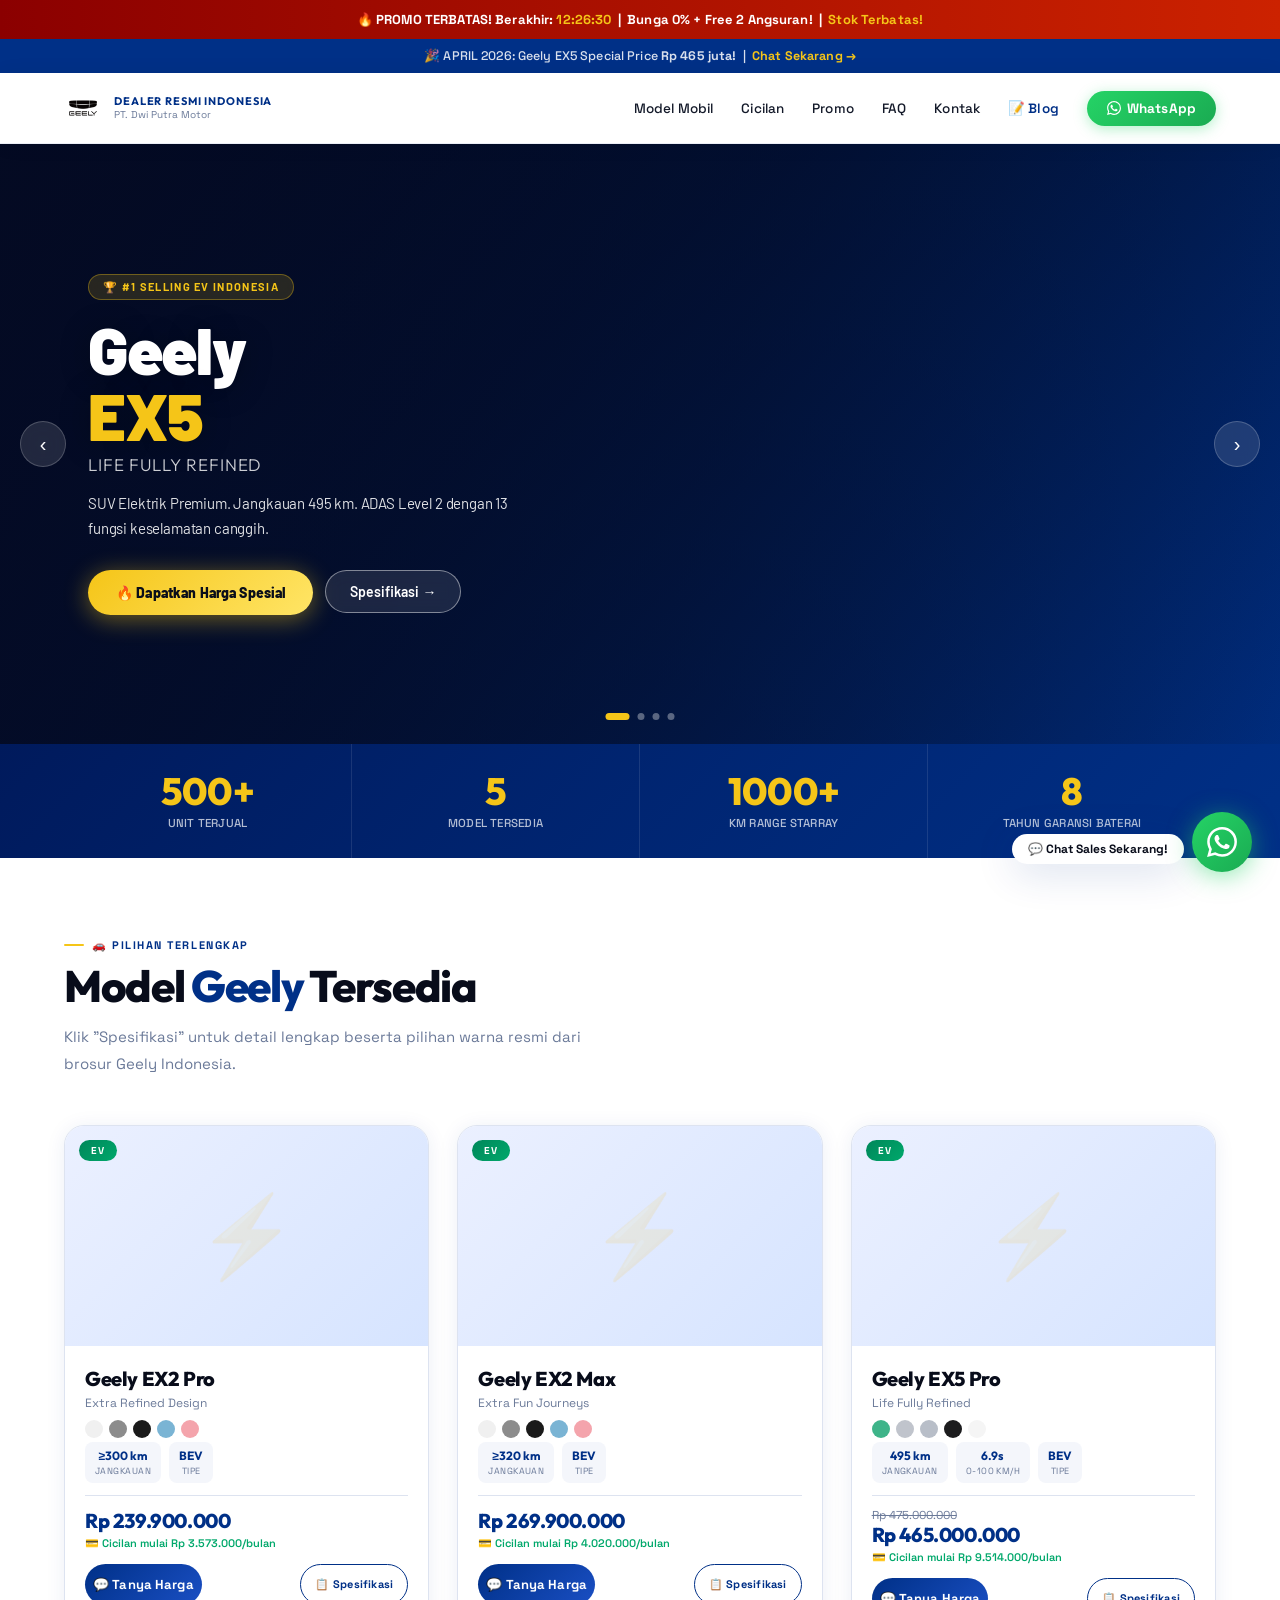
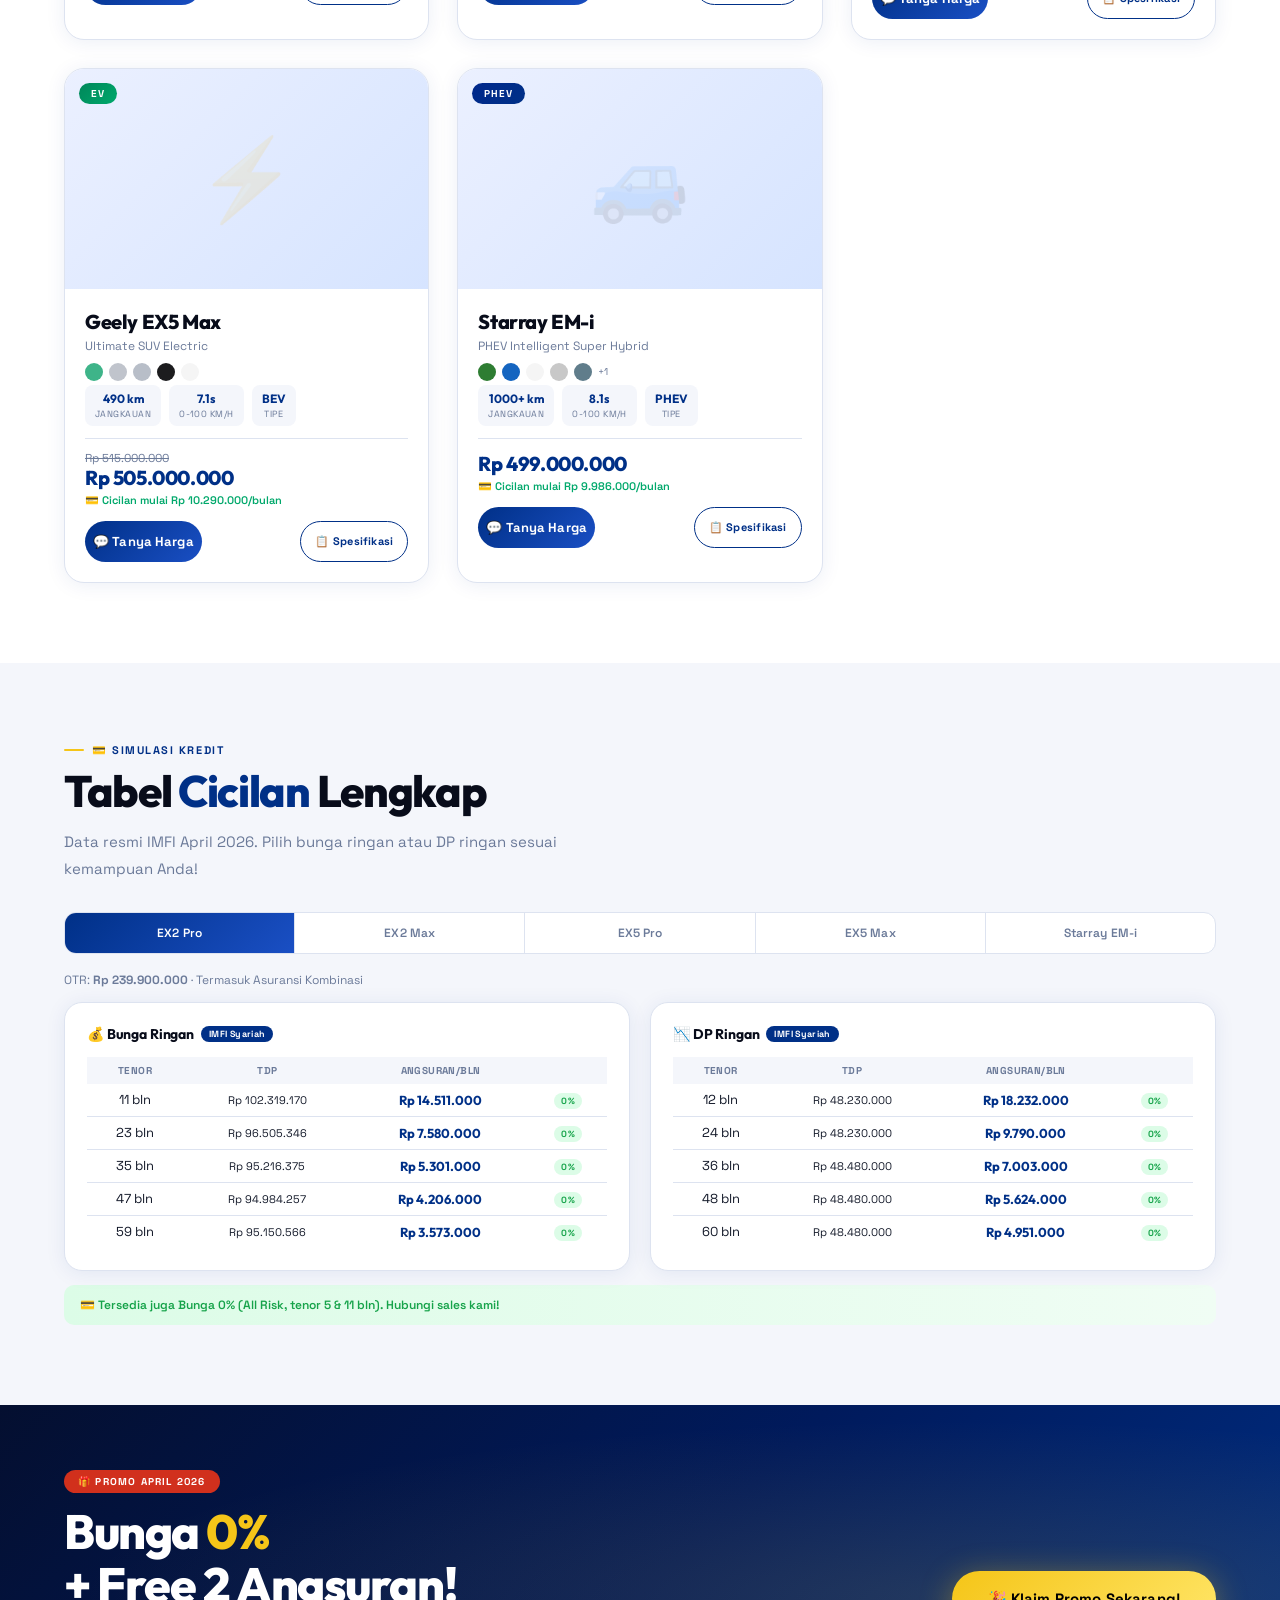
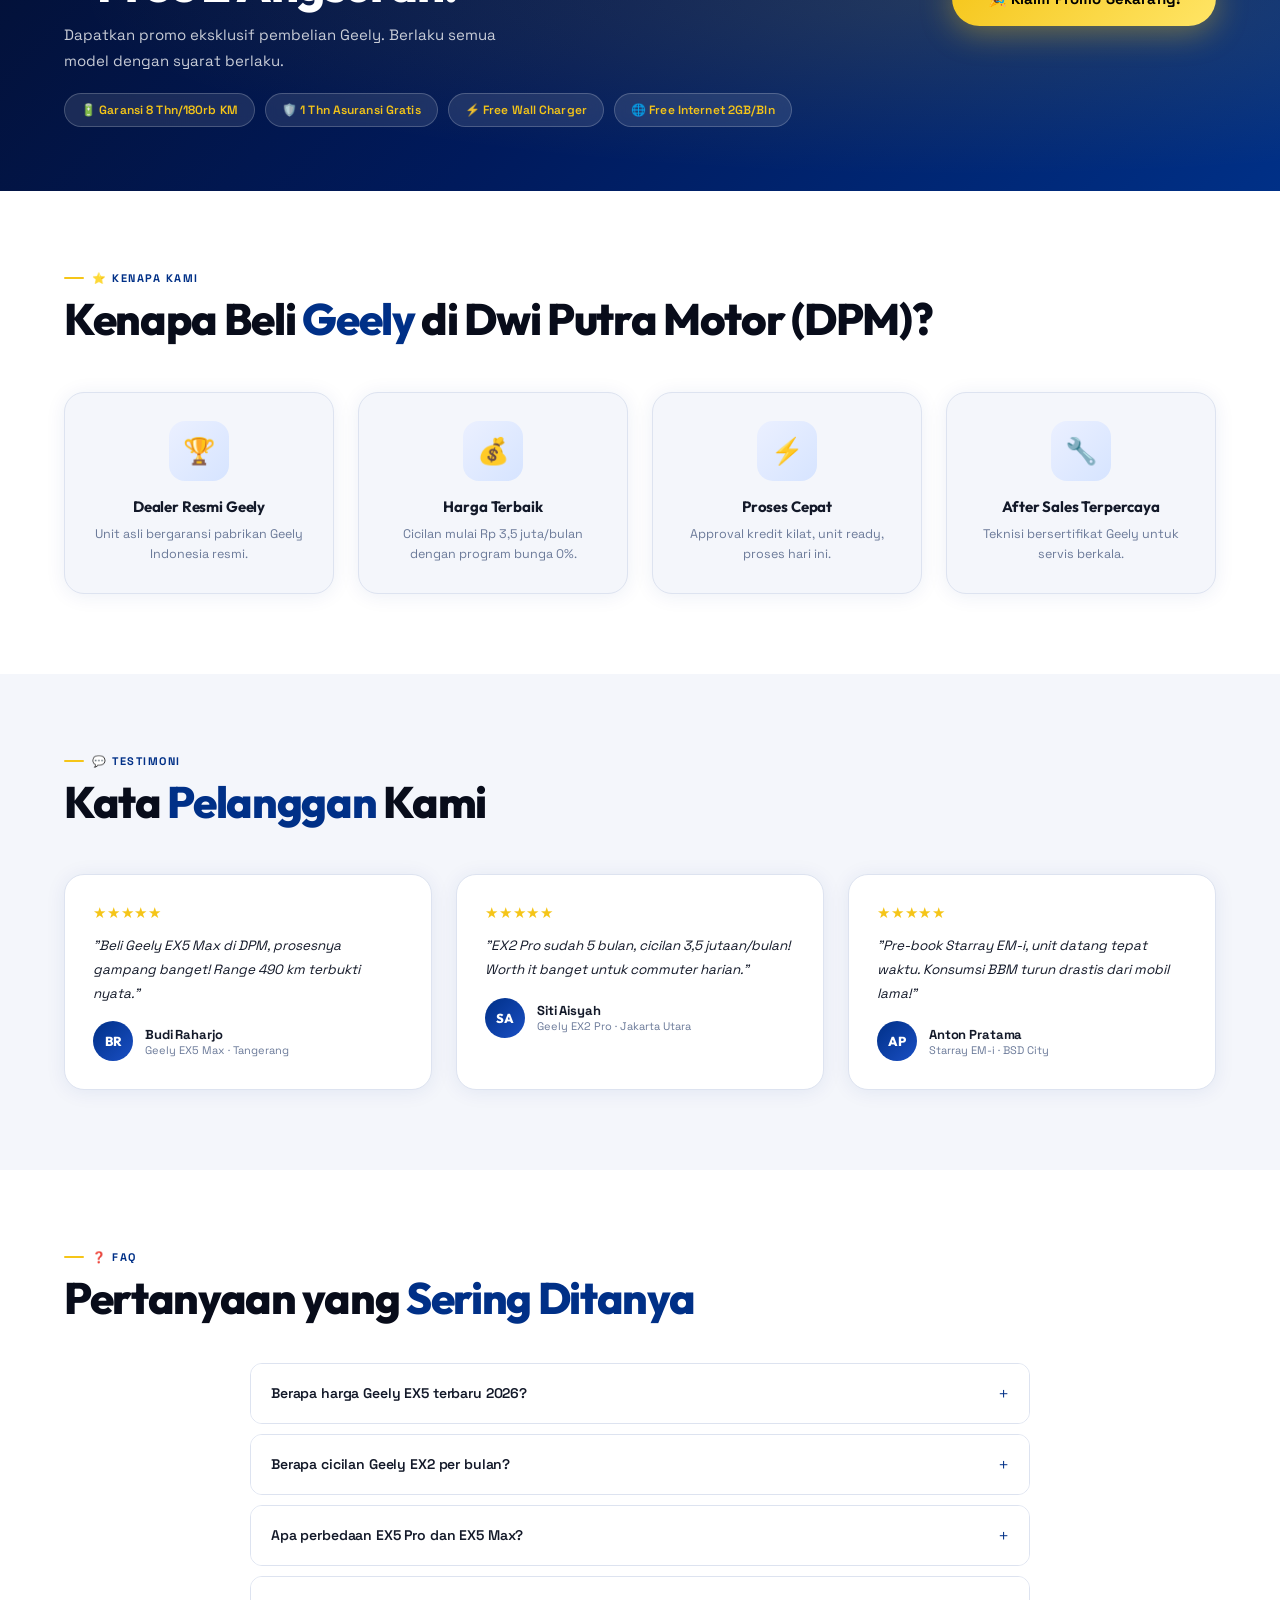
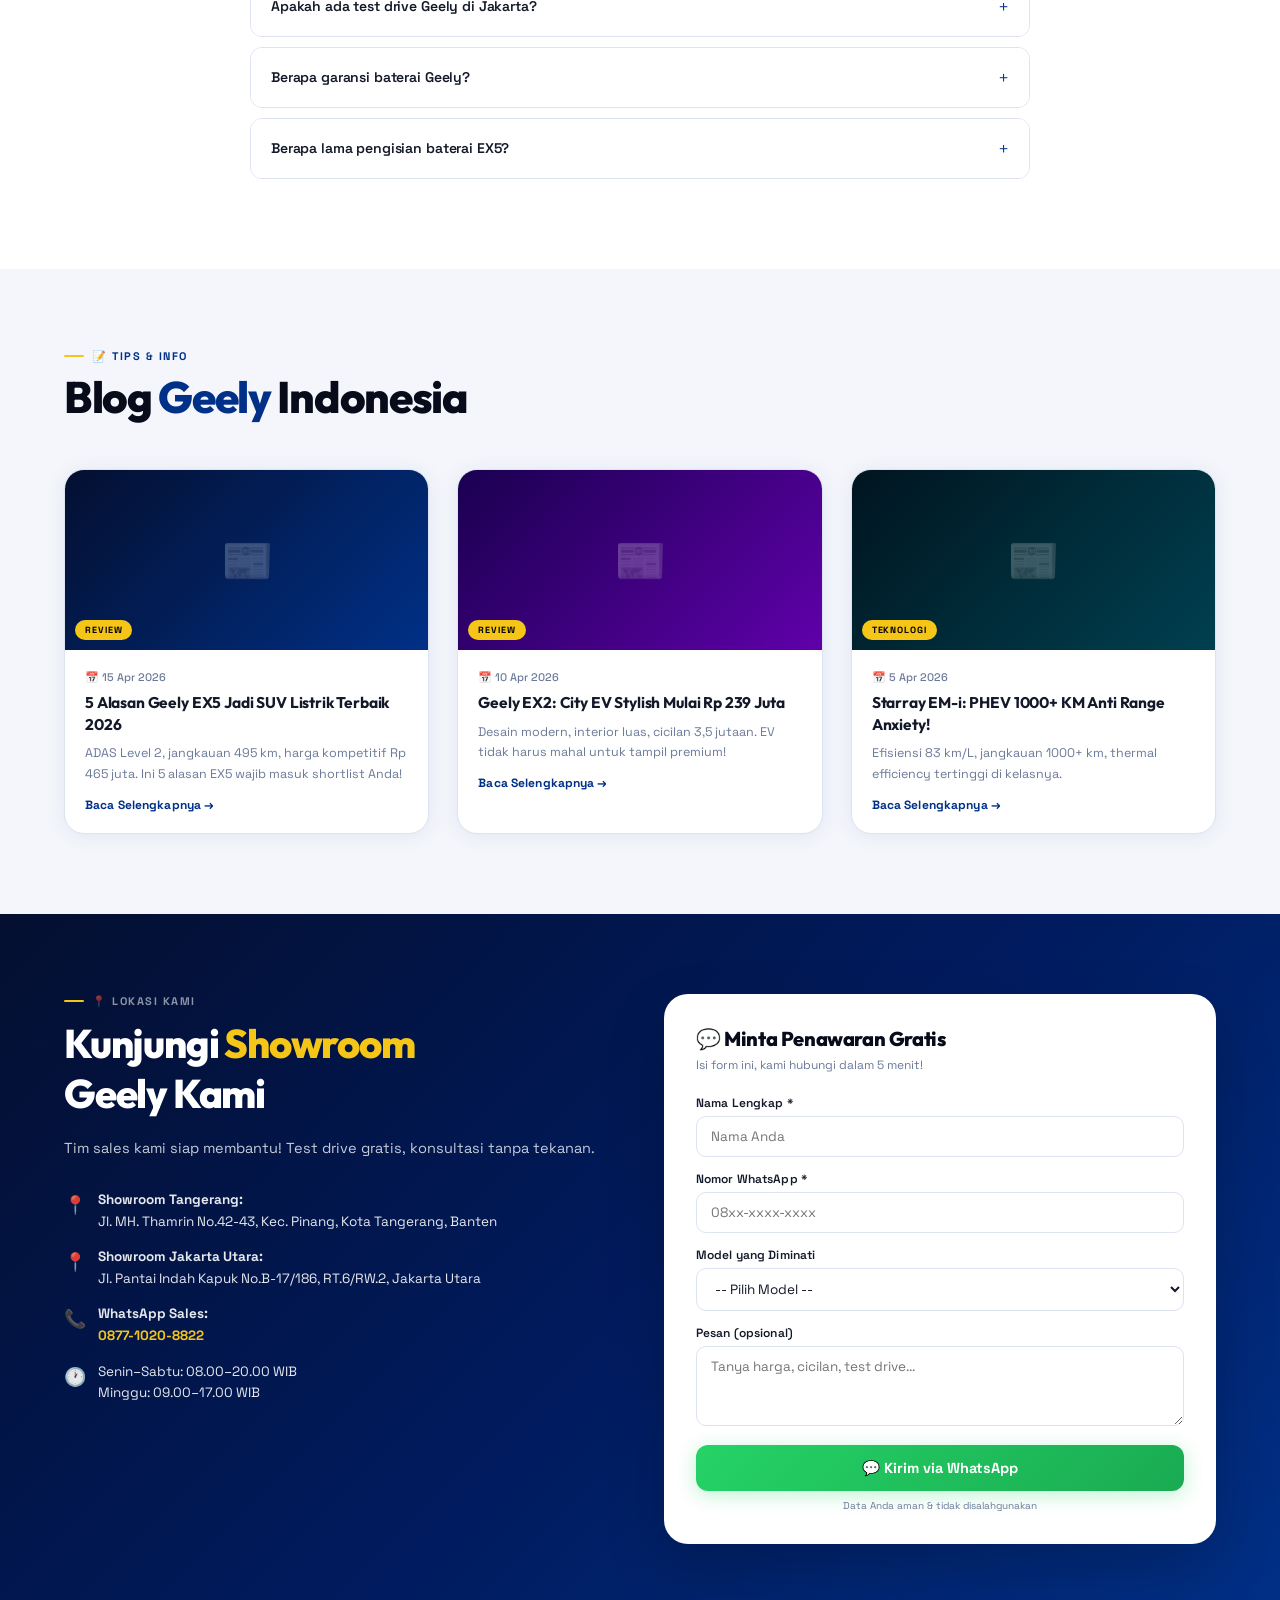
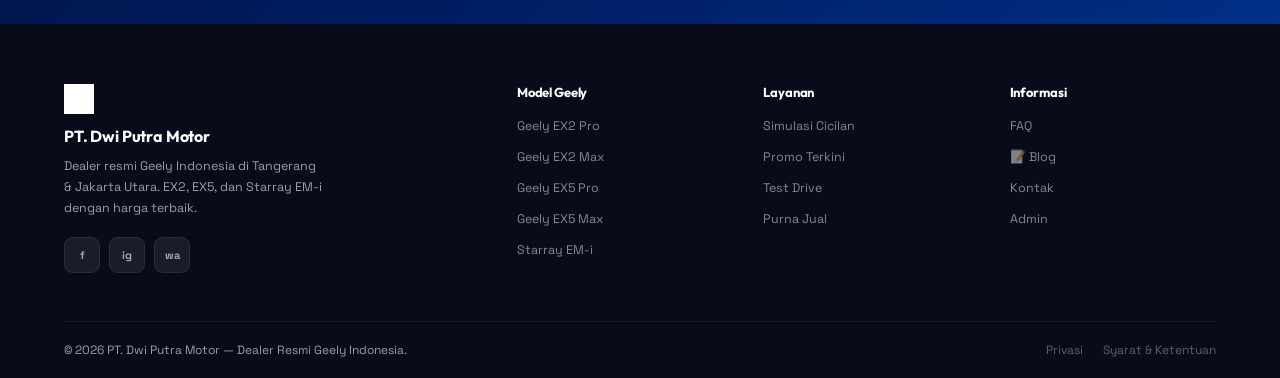
==== index.html @ 0bdcab48 "Add files via upload" ====
<!DOCTYPE html>
<html lang="id">
<head>
<meta charset="UTF-8">
<meta name="viewport" content="width=device-width, initial-scale=1.0">
<title>Geely Indonesia – Dealer Resmi EX2, EX5, Starray EM-i | PT. Dwi Putra Motor</title>
<meta name="description" content="Dealer resmi Geely Indonesia Tangerang & Jakarta. EX2 Rp239jt, EX5 Rp465jt, Starray EM-i Rp499jt. Bunga 0%, cicilan mulai Rp3,5juta/bln!">
<meta name="keywords" content="Geely Indonesia, dealer Geely Tangerang, Geely EX5, Geely EX2, Starray EM-i, mobil listrik, PHEV">
<meta name="robots" content="index,follow">
<meta name="google-site-verification" content="9gGgxhhx2_Hxkc61-1x2SbAyE_UDbtQhvjkhuqRLVvk">
<meta property="og:title" content="Geely Indonesia – Dealer Resmi | PT. Dwi Putra Motor">
<meta property="og:description" content="Geely EX2, EX5, Starray EM-i. Bunga 0% + Free 2 Angsuran!">
<meta property="og:type" content="website">
<link rel="preconnect" href="https://fonts.googleapis.com">
<link rel="preconnect" href="https://fonts.gstatic.com" crossorigin>
<link href="https://fonts.googleapis.com/css2?family=Space+Grotesk:wght@400;500;600;700&family=Outfit:wght@300;400;500;600;700;800;900&family=Barlow:ital,wght@0,400;0,500;0,600;0,700;0,800;0,900;1,400&display=swap" rel="stylesheet">
<!-- Google tag (gtag.js) -->
<script async src="https://www.googletagmanager.com/gtag/js?id=AW-18189932984"></script>
<script>
  window.dataLayer = window.dataLayer || [];
  function gtag(){dataLayer.push(arguments);}
  gtag('js', new Date());
  gtag('config', 'AW-18189932984');
</script>
<style>
:root{
  --blu:#003087;--blu2:#1a4fc4;--gld:#F5C518;--gld2:#FFE566;
  --red:#E8341A;--bg:#F4F6FB;--wh:#fff;--drk:#080C1A;
  --txt:#131929;--mut:#6B7A99;--brd:#DDE3F0;--grn:#00A86B;
  --r:18px;--r2:10px;
  --sh:0 2px 20px rgba(0,48,135,.08);--shl:0 8px 40px rgba(0,48,135,.16);
  --sh2:0 20px 60px rgba(0,0,0,.12);
}
*,*::before,*::after{box-sizing:border-box;margin:0;padding:0}
html{scroll-behavior:smooth;font-size:16px}
body{font-family:'Space Grotesk',sans-serif;background:var(--bg);color:var(--txt);overflow-x:hidden;-webkit-font-smoothing:antialiased}
h1,h2,h3,h4,h5{font-family:'Outfit',sans-serif;letter-spacing:-.02em}
.hero-font{font-family:'Barlow',sans-serif;letter-spacing:-.01em}
a{text-decoration:none;color:inherit}
img{max-width:100%;display:block}

/* URGENCY */
.urg{background:linear-gradient(90deg,#8B0000,#CC2200,#E83000,#CC2200,#8B0000);background-size:400% auto;animation:urg-a 4s linear infinite;padding:11px 0;text-align:center;color:#fff;font-weight:700;font-size:13px;letter-spacing:.01em}
@keyframes urg-a{0%{background-position:0 center}100%{background-position:400% center}}
.urg em{color:var(--gld);font-style:normal;font-weight:800}

/* TOPBAR */
.topbar{background:var(--blu);color:rgba(255,255,255,.85);text-align:center;padding:9px 16px;font-size:12.5px;font-weight:500;letter-spacing:.01em}
.topbar a{color:var(--gld);font-weight:700}

/* NAV */
nav{position:sticky;top:0;z-index:999;background:rgba(255,255,255,.96);backdrop-filter:blur(16px);-webkit-backdrop-filter:blur(16px);border-bottom:1px solid rgba(0,48,135,.08);box-shadow:0 1px 20px rgba(0,0,0,.06)}
.nav-in{max-width:1200px;margin:0 auto;display:flex;align-items:center;justify-content:space-between;padding:0 24px;height:70px}
.nav-brand{display:flex;align-items:center;gap:12px;cursor:pointer}
.nav-brand img{height:40px;width:auto;object-fit:contain}
.nav-brand-sub{display:flex;flex-direction:column;line-height:1.2}
.nav-brand-sub .d1{font-family:'Outfit',sans-serif;font-size:11px;font-weight:700;color:var(--blu);text-transform:uppercase;letter-spacing:.08em}
.nav-brand-sub .d2{font-size:10px;color:var(--mut);font-weight:400}
.nav-links{display:flex;gap:28px;align-items:center}
.nav-links a{font-size:13.5px;font-weight:500;color:var(--txt);transition:color .2s;letter-spacing:.01em}
.nav-links a:hover{color:var(--blu)}
.nav-wa{background:linear-gradient(135deg,#25D366,#1aab52);color:#fff!important;padding:9px 20px;border-radius:50px;font-weight:700!important;font-size:13px;display:flex;align-items:center;gap:6px;box-shadow:0 3px 14px rgba(37,211,102,.35);transition:all .2s}
.nav-wa:hover{transform:translateY(-2px);box-shadow:0 6px 20px rgba(37,211,102,.45)}
.ham{display:none;flex-direction:column;gap:5px;cursor:pointer;padding:4px}
.ham span{display:block;width:24px;height:2px;background:var(--blu);border-radius:2px;transition:all .3s}
.mob{display:none;position:absolute;top:100%;left:0;right:0;background:#fff;border-bottom:1px solid var(--brd);padding:18px 24px;flex-direction:column;gap:14px;box-shadow:var(--shl);z-index:998}
.mob.open{display:flex}
.mob a{font-size:15px;font-weight:500;color:var(--txt);padding:8px 0;border-bottom:1px solid var(--brd)}

/* HERO */
.hero{position:relative;overflow:hidden;height:600px}
@media(max-width:768px){.hero{height:460px}}
.slides{display:flex;height:100%;transition:transform .65s cubic-bezier(.76,0,.18,1)}
.slide{min-width:100%;position:relative;overflow:hidden;flex-shrink:0}
.slide-bg{position:absolute;inset:0;background-size:cover;background-position:center;transition:transform 8s ease}
.slide-ov{position:absolute;inset:0;background:linear-gradient(105deg,rgba(4,10,35,.9) 0%,rgba(4,10,35,.55) 55%,rgba(4,10,35,.1) 100%);display:flex;align-items:center;padding:0 88px}
@media(max-width:768px){.slide-ov{padding:0 28px}}
.slide-c{max-width:600px;color:#fff}
.s-lbl{display:inline-flex;align-items:center;gap:8px;background:rgba(245,197,24,.15);border:1px solid rgba(245,197,24,.35);color:var(--gld);font-size:11px;font-weight:700;letter-spacing:.12em;text-transform:uppercase;padding:5px 14px;border-radius:20px;margin-bottom:16px;backdrop-filter:blur(8px)}
.slide-c h1{font-family:'Barlow',sans-serif;font-size:clamp(34px,5.5vw,66px);font-weight:900;line-height:1.0;margin-bottom:6px;text-shadow:0 2px 30px rgba(0,0,0,.3)}
.slide-c h1 em{color:var(--gld);font-style:normal;display:block}
.slide-c .s-sub{font-family:'Outfit',sans-serif;font-size:clamp(13px,1.8vw,17px);font-weight:300;opacity:.8;letter-spacing:.05em;margin-bottom:16px;text-transform:uppercase}
.slide-c p{font-size:15px;line-height:1.7;opacity:.88;margin-bottom:28px;max-width:460px;font-weight:400}
.s-btns{display:flex;gap:12px;flex-wrap:wrap}
.btn-gld{background:linear-gradient(135deg,var(--gld),var(--gld2));color:#0A0E1A;padding:14px 28px;border-radius:50px;font-weight:800;font-size:14px;display:inline-flex;align-items:center;gap:8px;box-shadow:0 4px 24px rgba(245,197,24,.45);transition:all .25s;cursor:pointer;border:none;font-family:inherit;letter-spacing:.01em}
.btn-gld:hover{transform:translateY(-3px);box-shadow:0 8px 32px rgba(245,197,24,.6)}
.btn-out{background:rgba(255,255,255,.1);color:#fff;border:1.5px solid rgba(255,255,255,.45);padding:12px 24px;border-radius:50px;font-weight:600;font-size:14px;display:inline-flex;align-items:center;gap:8px;backdrop-filter:blur(8px);transition:all .25s;cursor:pointer;font-family:inherit}
.btn-out:hover{background:rgba(255,255,255,.2);border-color:rgba(255,255,255,.7)}
.h-dots{position:absolute;bottom:24px;left:50%;transform:translateX(-50%);display:flex;gap:8px}
.h-dot{width:7px;height:7px;border-radius:50%;background:rgba(255,255,255,.35);cursor:pointer;transition:all .3s}
.h-dot.on{background:var(--gld);width:24px;border-radius:4px}
.h-arr{position:absolute;top:50%;transform:translateY(-50%);background:rgba(255,255,255,.12);border:1px solid rgba(255,255,255,.2);color:#fff;width:46px;height:46px;border-radius:50%;cursor:pointer;display:flex;align-items:center;justify-content:center;backdrop-filter:blur(8px);transition:all .2s;font-size:20px;font-weight:300}
.h-arr:hover{background:var(--gld);color:#000;border-color:var(--gld)}
.h-arr.prev{left:20px}.h-arr.next{right:20px}
@media(max-width:768px){.h-arr{display:none}}

/* STATS */
.stats{background:linear-gradient(135deg,#001a5c,var(--blu));padding:0}
.stats-g{max-width:1200px;margin:0 auto;padding:0 24px;display:grid;grid-template-columns:repeat(4,1fr)}
@media(max-width:680px){.stats-g{grid-template-columns:repeat(2,1fr)}}
.stat{text-align:center;padding:28px 16px;color:#fff;border-right:1px solid rgba(255,255,255,.1);position:relative}
.stat:last-child{border-right:none}
.stat-n{font-family:'Outfit',sans-serif;font-size:38px;font-weight:800;color:var(--gld);line-height:1;letter-spacing:-.02em}
.stat-l{font-size:11.5px;opacity:.7;margin-top:6px;font-weight:500;letter-spacing:.02em;text-transform:uppercase}

/* SECTION */
section{padding:80px 0}
@media(max-width:768px){section{padding:52px 0}}
.wrap{max-width:1200px;margin:0 auto;padding:0 24px}
.slbl{font-size:11px;font-weight:700;letter-spacing:.14em;text-transform:uppercase;color:var(--blu);margin-bottom:10px;display:flex;align-items:center;gap:8px}
.slbl::before{content:'';display:block;width:20px;height:2px;background:var(--gld);border-radius:2px}
.sttl{font-size:clamp(26px,4vw,44px);font-weight:800;color:var(--drk);margin-bottom:14px;letter-spacing:-.03em;line-height:1.1}
.sttl span{color:var(--blu)}
.ssub{font-size:15px;color:var(--mut);max-width:540px;line-height:1.75;font-weight:400}

/* MODELS */
.models-sec{background:#fff}
.mg{display:grid;grid-template-columns:repeat(3,1fr);gap:28px;margin-top:48px}
@media(max-width:1024px){.mg{grid-template-columns:repeat(2,1fr)}}
@media(max-width:580px){.mg{grid-template-columns:1fr}}
.mc{background:#fff;border-radius:20px;overflow:hidden;box-shadow:var(--sh);transition:all .35s;border:1px solid var(--brd);position:relative}
.mc:hover{transform:translateY(-8px);box-shadow:var(--sh2)}
.mc-bdg{position:absolute;top:14px;left:14px;z-index:2;font-size:10px;font-weight:700;letter-spacing:.1em;text-transform:uppercase;padding:4px 12px;border-radius:20px;color:#fff;font-family:'Space Grotesk',sans-serif}
.mc-bdg.ev{background:linear-gradient(135deg,#00875a,var(--grn))}
.mc-bdg.phev{background:linear-gradient(135deg,#00288c,var(--blu))}
.mc-img{height:220px;overflow:hidden;background:linear-gradient(135deg,#EBF0FF,#D6E4FF);display:flex;align-items:center;justify-content:center;position:relative;cursor:pointer}
.mc-img img{width:100%;height:100%;object-fit:cover;transition:transform .6s cubic-bezier(.25,.46,.45,.94)}
.mc:hover .mc-img img{transform:scale(1.06)}
.mc-img-ph{font-size:80px;opacity:.12}
.mc-view{position:absolute;bottom:0;left:0;right:0;background:linear-gradient(0deg,rgba(0,48,135,.85),transparent);color:#fff;font-size:11px;font-weight:700;padding:12px 16px 10px;display:flex;align-items:center;gap:5px;opacity:0;transition:opacity .25s;letter-spacing:.02em}
.mc:hover .mc-view{opacity:1}
.sw-row{display:flex;gap:6px;margin:9px 0 4px;flex-wrap:wrap;align-items:center}
.sw{width:18px;height:18px;border-radius:50%;border:2px solid transparent;cursor:pointer;transition:all .2s;position:relative;flex-shrink:0}
.sw:hover{transform:scale(1.3);border-color:var(--blu)}
.sw-tip{position:absolute;bottom:125%;left:50%;transform:translateX(-50%);background:var(--drk);color:#fff;font-size:9px;white-space:nowrap;padding:3px 8px;border-radius:5px;opacity:0;pointer-events:none;transition:opacity .2s;z-index:10}
.sw:hover .sw-tip{opacity:1}
.mc-body{padding:20px}
.mc-name{font-family:'Outfit',sans-serif;font-size:20px;font-weight:800;color:var(--drk);letter-spacing:-.02em}
.mc-tag{font-size:12px;color:var(--mut);margin:4px 0 8px;font-weight:400}
.mc-specs{display:flex;gap:8px;flex-wrap:wrap;margin-bottom:10px}
.mc-sp{text-align:center;background:var(--bg);border-radius:8px;padding:6px 10px}
.mc-spv{font-weight:700;font-size:12px;color:var(--blu);font-family:'Outfit',sans-serif}
.mc-spk{font-size:9px;color:var(--mut);text-transform:uppercase;letter-spacing:.05em;margin-top:2px}
.mc-price{margin-top:12px;padding-top:12px;border-top:1px solid var(--brd)}
.mc-old{font-size:11.5px;color:var(--mut);text-decoration:line-through}
.mc-main{font-family:'Outfit',sans-serif;font-size:20px;font-weight:800;color:var(--blu);letter-spacing:-.02em}
.mc-cic{font-size:11px;color:var(--grn);font-weight:600;margin-top:3px}
.mc-acts{display:flex;gap:8px;margin-top:14px}
.btn-cta{flex:1;background:linear-gradient(135deg,var(--blu),var(--blu2));color:#fff;border:none;border-radius:50px;padding:12px 8px;font-weight:700;font-size:13px;cursor:pointer;display:flex;align-items:center;justify-content:center;gap:5px;transition:all .25s;font-family:inherit;letter-spacing:.01em}
.btn-cta:hover{transform:translateY(-2px);box-shadow:0 6px 20px rgba(0,48,135,.35)}
.btn-sp{background:transparent;color:var(--blu);border:1.5px solid var(--blu);border-radius:50px;padding:12px 14px;font-weight:700;font-size:11px;cursor:pointer;white-space:nowrap;transition:all .2s;font-family:inherit;letter-spacing:.02em}
.btn-sp:hover{background:var(--blu);color:#fff}

/* SPECS MODAL */
.sp-bk{display:none;position:fixed;inset:0;z-index:3000;background:rgba(0,0,0,.78);align-items:center;justify-content:center;padding:16px;backdrop-filter:blur(6px)}
.sp-bk.open{display:flex}
.sp-box{background:#fff;border-radius:24px;width:100%;max-width:680px;max-height:92vh;overflow-y:auto;box-shadow:0 24px 80px rgba(0,0,0,.35);animation:pop .3s ease}
@keyframes pop{from{transform:scale(.92);opacity:0}to{transform:scale(1);opacity:1}}
.sp-hero{position:relative;height:260px;overflow:hidden;background:linear-gradient(135deg,#dceeff,#e8f4fd);display:flex;align-items:center;justify-content:center}
.sp-hero img{width:100%;height:100%;object-fit:cover}
.sp-ph{font-size:110px;opacity:.12}
.sp-cls{position:absolute;top:14px;right:14px;background:rgba(0,0,0,.55);color:#fff;border:none;border-radius:50%;width:36px;height:36px;font-size:18px;cursor:pointer;display:flex;align-items:center;justify-content:center;z-index:1;transition:all .2s}
.sp-cls:hover{background:var(--red)}
.sp-body{padding:28px}
.sp-bdg{display:inline-block;font-size:9px;font-weight:800;letter-spacing:.12em;text-transform:uppercase;padding:4px 12px;border-radius:20px;margin-bottom:9px}
.sp-ttl{font-family:'Outfit',sans-serif;font-size:28px;font-weight:800;color:var(--drk);margin-bottom:3px;letter-spacing:-.03em}
.sp-tag{font-size:13px;color:var(--mut);margin-bottom:18px}
.sp-cols h4{font-size:10px;font-weight:700;color:var(--mut);text-transform:uppercase;letter-spacing:.08em;margin-bottom:8px}
.sp-col-row{display:flex;gap:10px;flex-wrap:wrap;margin-bottom:18px}
.sp-ci{display:flex;flex-direction:column;align-items:center;gap:4px;cursor:pointer}
.sp-cd{width:28px;height:28px;border-radius:50%;border:2px solid var(--brd);transition:all .2s}
.sp-ci:hover .sp-cd{border-color:var(--blu);transform:scale(1.15)}
.sp-cn{font-size:9px;color:var(--mut);text-align:center;max-width:50px;line-height:1.2}
.sp-tbl{width:100%;border-collapse:collapse;font-size:13px}
.sp-sec td{font-family:'Outfit',sans-serif;font-size:11px;font-weight:700;text-transform:uppercase;letter-spacing:.08em;color:var(--blu);background:linear-gradient(90deg,#EBF0FF,#F4F7FF);padding:7px 12px;border-radius:6px}
.sp-tbl tr td{padding:8px 12px;border-bottom:1px solid var(--brd)}
.sp-tbl tr:last-child td{border-bottom:none}
.sp-tbl tr td:first-child{color:var(--mut);width:50%;font-size:12px}
.sp-tbl tr td:last-child{font-weight:600;color:var(--drk)}
.btn-wa-f{background:linear-gradient(135deg,#25D366,#1aab52);color:#fff;padding:14px 22px;border-radius:50px;font-weight:800;font-size:14px;display:flex;align-items:center;justify-content:center;gap:8px;border:none;cursor:pointer;width:100%;font-family:inherit;transition:all .2s;margin-top:22px;box-shadow:0 4px 20px rgba(37,211,102,.3)}
.btn-wa-f:hover{transform:translateY(-2px);box-shadow:0 8px 28px rgba(37,211,102,.4)}

/* CICILAN */
.cic-sec{background:var(--bg)}
.cic-tabs{display:flex;margin:30px 0 0;border-radius:12px;overflow:hidden;border:1px solid var(--brd);background:#fff;flex-wrap:wrap}
.cic-tab{flex:1;padding:12px 14px;text-align:center;font-weight:600;font-size:12px;cursor:pointer;border-right:1px solid var(--brd);transition:all .2s;color:var(--mut);min-width:90px;letter-spacing:.01em}
.cic-tab:last-child{border-right:none}
.cic-tab.on{background:linear-gradient(135deg,var(--blu),var(--blu2));color:#fff}
.cic-pane{display:none;margin-top:18px}
.cic-pane.on{display:block}
.cic-g{display:grid;grid-template-columns:1fr 1fr;gap:20px}
@media(max-width:680px){.cic-g{grid-template-columns:1fr}}
.cic-card{background:#fff;border-radius:18px;padding:22px;box-shadow:var(--sh);border:1px solid var(--brd)}
.cic-ttl{font-family:'Outfit',sans-serif;font-size:14px;font-weight:700;margin-bottom:14px;color:var(--drk);display:flex;align-items:center;gap:7px;letter-spacing:-.01em}
.cic-ttl span{background:var(--blu);color:#fff;font-size:9px;padding:2px 8px;border-radius:10px;font-family:'Space Grotesk',sans-serif;letter-spacing:.04em}
.cic-tbl{width:100%;border-collapse:collapse;font-size:12px}
.cic-tbl th{background:var(--bg);padding:7px 8px;text-align:center;font-weight:700;color:var(--mut);font-size:10px;text-transform:uppercase;letter-spacing:.04em}
.cic-tbl td{padding:7px 8px;text-align:center;border-bottom:1px solid var(--brd)}
.cic-tbl tr:last-child td{border-bottom:none}
.cic-tbl td:nth-child(3){font-weight:700;color:var(--blu);font-family:'Outfit',sans-serif}
.cic-tbl tr:hover td{background:rgba(0,48,135,.03)}
.cic-bx{display:inline-block;background:#dcfce7;color:#16a34a;font-size:9px;font-weight:800;padding:2px 7px;border-radius:8px;letter-spacing:.04em}
.cic-note{margin-top:14px;padding:12px 16px;background:linear-gradient(90deg,#dcfce7,#f0fdf4);border-radius:10px;font-size:12px;color:#16a34a;font-weight:600}

/* PROMO */
.promo-sec{background:linear-gradient(135deg,#040F30,#001a5c,#003087);padding:64px 0;position:relative;overflow:hidden}
.promo-sec::before{content:'';position:absolute;inset:0;background:radial-gradient(ellipse at 75% 50%,rgba(245,197,24,.14) 0%,transparent 65%)}
.promo-in{display:grid;grid-template-columns:1fr auto;gap:40px;align-items:center;position:relative;z-index:1}
@media(max-width:768px){.promo-in{grid-template-columns:1fr;text-align:center}}
.promo-bdg{display:inline-flex;align-items:center;gap:6px;background:rgba(232,52,26,.9);color:#fff;font-size:10px;font-weight:800;letter-spacing:.12em;text-transform:uppercase;padding:5px 14px;border-radius:20px;margin-bottom:12px}
.promo-in h2{font-family:'Outfit',sans-serif;font-size:clamp(28px,4vw,48px);font-weight:800;color:#fff;margin-bottom:12px;letter-spacing:-.03em;line-height:1.1}
.promo-in h2 em{color:var(--gld);font-style:normal}
.promo-in p{color:rgba(255,255,255,.78);font-size:15px;line-height:1.7;max-width:480px}
.chips{display:flex;gap:10px;flex-wrap:wrap;margin-top:20px}
.chip{background:rgba(255,255,255,.1);border:1px solid rgba(255,255,255,.2);color:rgba(255,255,255,.9);font-size:12px;font-weight:600;padding:8px 16px;border-radius:50px;backdrop-filter:blur(6px);letter-spacing:.01em}
.chip em{color:var(--gld);font-style:normal}
.btn-promo{background:linear-gradient(135deg,var(--gld),var(--gld2));color:#000;padding:18px 36px;border-radius:50px;font-weight:900;font-size:15px;display:flex;align-items:center;gap:9px;white-space:nowrap;box-shadow:0 6px 32px rgba(245,197,24,.4);transition:all .25s;cursor:pointer;border:none;font-family:inherit;animation:pls 2s infinite;letter-spacing:.01em}
@keyframes pls{0%,100%{box-shadow:0 6px 32px rgba(245,197,24,.4)}50%{box-shadow:0 6px 48px rgba(245,197,24,.7)}}
.btn-promo:hover{transform:scale(1.04)}

/* WHY */
.why-sec{background:#fff}
.why-g{display:grid;grid-template-columns:repeat(4,1fr);gap:24px;margin-top:48px}
@media(max-width:1024px){.why-g{grid-template-columns:repeat(2,1fr)}}
@media(max-width:580px){.why-g{grid-template-columns:1fr}}
.why-c{background:var(--bg);border-radius:20px;padding:28px 24px;box-shadow:var(--sh);border:1px solid var(--brd);text-align:center;transition:all .3s}
.why-c:hover{transform:translateY(-7px);box-shadow:var(--sh2);border-color:var(--blu);background:#fff}
.why-ico{width:60px;height:60px;background:linear-gradient(135deg,#EBF0FF,#D6E4FF);border-radius:16px;display:flex;align-items:center;justify-content:center;margin:0 auto 16px;font-size:26px}
.why-ttl{font-family:'Outfit',sans-serif;font-size:15px;font-weight:700;margin-bottom:8px;letter-spacing:-.01em}
.why-dsc{font-size:12.5px;color:var(--mut);line-height:1.65}

/* TESTI */
.testi-sec{background:var(--bg)}
.testi-g{display:grid;grid-template-columns:repeat(3,1fr);gap:24px;margin-top:48px}
@media(max-width:1024px){.testi-g{grid-template-columns:repeat(2,1fr)}}
@media(max-width:580px){.testi-g{grid-template-columns:1fr}}
.tc{background:#fff;border-radius:20px;padding:28px;box-shadow:var(--sh);border:1px solid var(--brd);transition:all .3s}
.tc:hover{transform:translateY(-4px);box-shadow:var(--sh2)}
.tc-stars{color:#F5C518;font-size:15px;margin-bottom:12px;letter-spacing:.05em}
.tc-txt{font-size:13.5px;line-height:1.75;color:var(--txt);margin-bottom:16px;font-style:italic;font-weight:400}
.tc-auth{display:flex;align-items:center;gap:12px}
.tc-av{width:40px;height:40px;border-radius:50%;background:linear-gradient(135deg,var(--blu),var(--blu2));display:flex;align-items:center;justify-content:center;color:#fff;font-weight:800;font-size:13px;flex-shrink:0;font-family:'Outfit',sans-serif}
.tc-nm{font-weight:700;font-size:13px;letter-spacing:-.01em}
.tc-car{font-size:11px;color:var(--mut)}

/* FAQ */
.faq-sec{background:#fff}
.faq-list{max-width:780px;margin:40px auto 0}
.fi{border:1px solid var(--brd);border-radius:12px;margin-bottom:10px;overflow:hidden;transition:border-color .2s}
.fi.open{border-color:var(--blu)}
.fq{padding:18px 20px;font-weight:600;font-size:14px;cursor:pointer;display:flex;justify-content:space-between;align-items:center;background:#fff;transition:background .2s;gap:12px;letter-spacing:-.01em}
.fq:hover{background:var(--bg)}
.fi-ico{font-size:18px;transition:transform .3s;flex-shrink:0;color:var(--blu);font-weight:300}
.fi.open .fi-ico{transform:rotate(45deg)}
.fa{display:none;padding:0 20px 18px;font-size:13.5px;line-height:1.75;color:var(--mut)}
.fi.open .fa{display:block}

/* BLOG */
.blog-sec{background:var(--bg)}
.bg{display:grid;grid-template-columns:repeat(3,1fr);gap:28px;margin-top:48px}
@media(max-width:1024px){.bg{grid-template-columns:repeat(2,1fr)}}
@media(max-width:580px){.bg{grid-template-columns:1fr}}
.bl{background:#fff;border-radius:20px;overflow:hidden;box-shadow:var(--sh);border:1px solid var(--brd);transition:all .3s;cursor:pointer}
.bl:hover{transform:translateY(-6px);box-shadow:var(--sh2)}
.bl-img{height:180px;overflow:hidden;display:flex;align-items:center;justify-content:center;position:relative}
.bl-img img{width:100%;height:100%;object-fit:cover;transition:transform .5s}
.bl:hover .bl-img img{transform:scale(1.07)}
.bl-cat{position:absolute;bottom:10px;left:10px;background:var(--gld);color:#000;font-size:9px;font-weight:800;letter-spacing:.1em;text-transform:uppercase;padding:4px 10px;border-radius:20px}
.bl-body{padding:20px}
.bl-dt{font-size:11px;color:var(--mut);margin-bottom:8px;font-weight:500}
.bl-ttl{font-family:'Outfit',sans-serif;font-size:15.5px;font-weight:700;line-height:1.4;margin-bottom:8px;letter-spacing:-.01em}
.bl-ex{font-size:12.5px;color:var(--mut);line-height:1.65;margin-bottom:12px}
.bl-more{font-size:12px;font-weight:700;color:var(--blu);display:flex;align-items:center;gap:4px;letter-spacing:.01em}

/* CONTACT */
.contact-sec{background:linear-gradient(135deg,#040F30,#001a5c,var(--blu));padding:80px 0}
.contact-g{display:grid;grid-template-columns:1fr 1fr;gap:48px;align-items:start}
@media(max-width:768px){.contact-g{grid-template-columns:1fr}}
.ci h2{font-family:'Outfit',sans-serif;font-size:clamp(24px,3.5vw,40px);font-weight:800;color:#fff;margin-bottom:18px;letter-spacing:-.03em}
.ci h2 em{color:var(--gld);font-style:normal}
.ci p{color:rgba(255,255,255,.78);font-size:14.5px;line-height:1.75;margin-bottom:28px}
.ci-addrs{display:flex;flex-direction:column;gap:14px}
.ci-a{display:flex;align-items:flex-start;gap:12px;color:rgba(255,255,255,.9);font-size:13.5px;line-height:1.6}
.ci-a span:first-child{font-size:18px;flex-shrink:0;margin-top:2px}
.lf{background:#fff;border-radius:24px;padding:32px;box-shadow:0 24px 60px rgba(0,0,0,.2)}
.lf-ttl{font-family:'Outfit',sans-serif;font-size:20px;font-weight:800;color:var(--drk);margin-bottom:6px;letter-spacing:-.02em}
.lf-sub{font-size:12px;color:var(--mut);margin-bottom:22px}
.fg{margin-bottom:14px}
.fg label{font-size:12px;font-weight:600;color:var(--txt);display:block;margin-bottom:5px;letter-spacing:.01em}
.fg input,.fg select,.fg textarea{width:100%;border:1.5px solid var(--brd);border-radius:10px;padding:11px 14px;font-size:13.5px;color:var(--txt);font-family:inherit;transition:border-color .2s,box-shadow .2s;background:#fff}
.fg input:focus,.fg select:focus,.fg textarea:focus{outline:none;border-color:var(--blu);box-shadow:0 0 0 3px rgba(0,48,135,.08)}
.fg textarea{min-height:80px;resize:vertical}
.btn-sub{width:100%;background:linear-gradient(135deg,#25D366,#1aab52);color:#fff;border:none;border-radius:12px;padding:14px;font-weight:800;font-size:14.5px;cursor:pointer;font-family:inherit;display:flex;align-items:center;justify-content:center;gap:8px;transition:all .2s;box-shadow:0 4px 20px rgba(37,211,102,.3)}
.btn-sub:hover{transform:translateY(-2px);box-shadow:0 8px 28px rgba(37,211,102,.4)}

/* FOOTER */
footer{background:var(--drk);color:rgba(255,255,255,.6);padding:60px 0 0}
.ft-g{display:grid;grid-template-columns:2fr 1fr 1fr 1fr;gap:40px;margin-bottom:48px}
@media(max-width:1024px){.ft-g{grid-template-columns:1fr 1fr}}
@media(max-width:580px){.ft-g{grid-template-columns:1fr}}
.ft-brand h3{font-family:'Outfit',sans-serif;font-size:16px;font-weight:700;color:#fff;margin-bottom:10px;letter-spacing:-.01em}
.ft-brand p{font-size:12.5px;line-height:1.7;max-width:260px}
.ft-soc{display:flex;gap:9px;margin-top:18px}
.ft-soc a{width:36px;height:36px;background:rgba(255,255,255,.07);border-radius:9px;display:flex;align-items:center;justify-content:center;font-size:11px;font-weight:700;color:rgba(255,255,255,.6);transition:all .2s;border:1px solid rgba(255,255,255,.08)}
.ft-soc a:hover{background:var(--blu);color:#fff;border-color:var(--blu)}
.ft-col h4{font-family:'Outfit',sans-serif;font-size:13px;font-weight:700;color:#fff;margin-bottom:14px;letter-spacing:-.01em}
.ft-col ul{list-style:none}
.ft-col ul li{margin-bottom:10px}
.ft-col ul li a{font-size:12.5px;color:rgba(255,255,255,.5);transition:color .2s}
.ft-col ul li a:hover{color:var(--gld)}
.ft-bot{border-top:1px solid rgba(255,255,255,.07);padding:20px 0;display:flex;justify-content:space-between;align-items:center;flex-wrap:wrap;gap:10px}
.ft-bot p{font-size:12px}
.ft-lnks{display:flex;gap:20px}
.ft-lnks a{font-size:12px;color:rgba(255,255,255,.35);transition:color .2s}
.ft-lnks a:hover{color:rgba(255,255,255,.7)}

/* WA FLOAT */
.wa-f{position:fixed;bottom:28px;right:28px;z-index:900;width:60px;height:60px;background:linear-gradient(135deg,#25D366,#1aab52);border-radius:50%;display:flex;align-items:center;justify-content:center;box-shadow:0 4px 24px rgba(37,211,102,.5);transition:transform .2s;animation:wap 3s infinite}
@keyframes wap{0%,100%{box-shadow:0 4px 24px rgba(37,211,102,.5)}50%{box-shadow:0 4px 44px rgba(37,211,102,.75)}}
.wa-f:hover{transform:scale(1.1)}
.wa-tip{position:fixed;bottom:36px;right:96px;z-index:900;background:#fff;color:var(--drk);font-size:12px;font-weight:700;padding:7px 16px;border-radius:50px;box-shadow:var(--shl);white-space:nowrap}

/* EXIT POPUP */
.ep-bk{display:none;position:fixed;inset:0;z-index:5000;background:rgba(0,0,0,.75);align-items:center;justify-content:center;padding:18px;backdrop-filter:blur(6px)}
.ep-bk.open{display:flex}
.ep-box{background:#fff;border-radius:24px;padding:40px 36px;max-width:440px;width:100%;text-align:center;box-shadow:0 24px 80px rgba(0,0,0,.3);animation:pop .3s ease;position:relative}
.ep-cls{position:absolute;top:16px;right:16px;background:none;border:none;font-size:20px;cursor:pointer;color:var(--mut)}
.ep-box h3{font-family:'Outfit',sans-serif;font-size:22px;font-weight:800;color:var(--drk);margin:14px 0 8px;letter-spacing:-.02em}
.ep-box p{font-size:13.5px;color:var(--mut);line-height:1.65;margin-bottom:22px}
.ep-skip{margin-top:12px;font-size:11px;color:var(--mut);cursor:pointer}

/* BLOG DETAIL */
#pg-blog{display:none}
.bd-hdr{background:linear-gradient(135deg,#040F30,#001a5c,var(--blu));padding:60px 0 40px}
.bd-meta{color:rgba(255,255,255,.65);font-size:12px;margin-bottom:12px}
.bd-ttl{font-family:'Outfit',sans-serif;font-size:clamp(22px,4vw,40px);font-weight:800;color:#fff;line-height:1.2;letter-spacing:-.02em}
.bd-body{max-width:720px;margin:0 auto;padding:40px 24px 80px;font-size:15px;line-height:1.85;color:var(--txt)}
.bd-body h2{font-family:'Outfit',sans-serif;font-size:24px;font-weight:800;margin:32px 0 12px;letter-spacing:-.02em}
.bd-body h3{font-family:'Outfit',sans-serif;font-size:19px;font-weight:700;margin:26px 0 10px}
.bd-body ul{padding-left:20px;margin-bottom:20px}
.bd-body ul li{margin-bottom:8px}
.back-btn{display:inline-flex;align-items:center;gap:8px;color:var(--blu);font-weight:700;font-size:13px;margin-bottom:32px;cursor:pointer}

/* ADMIN */
#pg-admin{display:none}
.adm-wrap{display:flex;min-height:100vh}
.adm-side{width:260px;background:#0B1020;flex-shrink:0;display:flex;flex-direction:column;padding:24px 0;position:fixed;top:0;left:0;bottom:0;z-index:200;transition:transform .3s;overflow-y:auto;border-right:1px solid rgba(255,255,255,.06)}
.adm-logo{padding:0 24px 24px;border-bottom:1px solid rgba(255,255,255,.07)}
.adm-logo h2{font-family:'Outfit',sans-serif;font-size:15px;font-weight:800;color:#fff;letter-spacing:-.01em}
.adm-logo p{font-size:11px;color:rgba(255,255,255,.35);margin-top:2px}
.adm-nav{padding:16px 0;flex:1}
.adm-ni{display:flex;align-items:center;gap:11px;padding:12px 24px;color:rgba(255,255,255,.5);font-size:13.5px;font-weight:500;cursor:pointer;transition:all .2s;border-left:3px solid transparent}
.adm-ni:hover,.adm-ni.on{background:rgba(255,255,255,.06);color:#fff}
.adm-ni.on{border-left-color:var(--gld)}
.adm-ni span:first-child{font-size:18px}
.adm-main{margin-left:260px;flex:1;padding:32px;background:var(--bg);min-height:100vh}
@media(max-width:768px){.adm-side{transform:translateX(-260px)}.adm-side.open{transform:translateX(0)}.adm-main{margin-left:0}}
.adm-hdr{display:flex;justify-content:space-between;align-items:center;margin-bottom:32px;flex-wrap:wrap;gap:14px}
.adm-hdr h1{font-family:'Outfit',sans-serif;font-size:24px;font-weight:800;color:var(--drk);letter-spacing:-.02em}
.adm-s{display:none}
.adm-s.on{display:block}
.sc-cards{display:grid;grid-template-columns:repeat(4,1fr);gap:20px;margin-bottom:32px}
@media(max-width:1024px){.sc-cards{grid-template-columns:repeat(2,1fr)}}
@media(max-width:580px){.sc-cards{grid-template-columns:1fr}}
.sc{background:#fff;border-radius:16px;padding:20px;box-shadow:var(--sh);border:1px solid var(--brd)}
.sc-l{font-size:11px;color:var(--mut);text-transform:uppercase;letter-spacing:.06em;font-weight:600}
.sc-v{font-family:'Outfit',sans-serif;font-size:32px;font-weight:800;color:var(--blu);margin-top:4px;letter-spacing:-.02em}
.sc-chg{font-size:11px;color:var(--grn);margin-top:4px;font-weight:600}
.tbl-w{background:#fff;border-radius:16px;box-shadow:var(--sh);border:1px solid var(--brd);overflow:hidden;margin-top:24px}
.tbl-h{display:flex;justify-content:space-between;align-items:center;padding:20px 24px;border-bottom:1px solid var(--brd);flex-wrap:wrap;gap:10px}
.tbl-h h3{font-family:'Outfit',sans-serif;font-size:15px;font-weight:700;letter-spacing:-.01em}
.ba{background:linear-gradient(135deg,var(--blu),var(--blu2));color:#fff;border:none;padding:9px 18px;border-radius:9px;font-size:12px;font-weight:700;cursor:pointer;display:inline-flex;align-items:center;gap:5px;transition:all .2s;font-family:inherit;letter-spacing:.01em}
.ba:hover{transform:translateY(-1px);box-shadow:0 4px 14px rgba(0,48,135,.3)}
.ba.red{background:linear-gradient(135deg,#dc2626,#ef4444)}.ba.red:hover{box-shadow:0 4px 14px rgba(220,38,38,.3)}
.ba.grn{background:linear-gradient(135deg,#059669,var(--grn))}
.ba.sec{background:linear-gradient(135deg,#4b5563,#6b7280)}
table{width:100%;border-collapse:collapse}
th{background:var(--bg);font-size:11px;font-weight:700;text-transform:uppercase;letter-spacing:.06em;color:var(--mut);padding:10px 16px;text-align:left}
td{padding:12px 16px;font-size:13px;border-bottom:1px solid var(--brd);vertical-align:middle}
tr:last-child td{border-bottom:none}
tr:hover td{background:rgba(0,48,135,.02)}
.sb{font-size:10px;font-weight:700;padding:3px 10px;border-radius:20px;display:inline-block;letter-spacing:.04em}
.sb.pub{background:#dcfce7;color:#16a34a}
.sb.dft{background:#fef3c7;color:#d97706}
.afc{background:#fff;border-radius:16px;padding:26px;box-shadow:var(--sh);border:1px solid var(--brd);margin-top:24px}
.fr{display:grid;grid-template-columns:1fr 1fr;gap:18px}
@media(max-width:580px){.fr{grid-template-columns:1fr}}
.fg2{display:flex;flex-direction:column;gap:5px;margin-bottom:14px}
.fg2 label{font-size:12px;font-weight:600;color:var(--txt);letter-spacing:.01em}
.fg2 input,.fg2 textarea,.fg2 select{border:1.5px solid var(--brd);border-radius:10px;padding:10px 14px;font-size:13px;color:var(--txt);font-family:inherit;transition:border-color .2s;background:#fff}
.fg2 input:focus,.fg2 textarea:focus,.fg2 select:focus{outline:none;border-color:var(--blu);box-shadow:0 0 0 3px rgba(0,48,135,.08)}
.fg2 textarea{min-height:100px;resize:vertical}
.img-up{border:2px dashed var(--brd);border-radius:14px;padding:20px;text-align:center;cursor:pointer;transition:all .2s;background:var(--bg)}
.img-up:hover{border-color:var(--blu);background:#EBF0FF}
.img-up.has{border-style:solid;border-color:var(--grn)}
.img-prev{max-height:140px;width:100%;object-fit:contain;border-radius:10px;margin-bottom:8px;display:block}
.img-up-txt{font-size:12px;color:var(--mut)}
.img-up-txt strong{color:var(--blu)}
.cr{display:flex;flex-direction:column;gap:8px}
.cr-row{display:flex;gap:8px;align-items:center}
.cr-row input[type=text]{flex:1}
.cr-row input[type=color]{width:40px;height:36px;padding:2px;border-radius:8px;border:1.5px solid var(--brd);cursor:pointer}
.add-c{background:transparent;border:1.5px dashed var(--brd);color:var(--blu);font-size:12px;font-weight:600;padding:8px 14px;border-radius:10px;cursor:pointer;font-family:inherit;margin-top:7px;transition:all .2s}
.add-c:hover{border-color:var(--blu);background:#EBF0FF}
.sp-ta{min-height:160px!important;font-family:monospace!important;font-size:11px!important}

/* CAROUSEL ADMIN PREVIEW */
.car-prev{background:var(--bg);border-radius:14px;padding:16px;margin-top:8px;position:relative;overflow:hidden;min-height:100px}
.car-prev-bg{position:absolute;inset:0;border-radius:14px;opacity:.6}
.car-prev-content{position:relative;z-index:1}
.car-prev-badge{display:inline-block;background:rgba(245,197,24,.2);border:1px solid rgba(245,197,24,.4);color:var(--gld);font-size:9px;font-weight:700;padding:3px 9px;border-radius:12px;margin-bottom:6px}
.car-prev-title{font-family:'Outfit',sans-serif;font-size:14px;font-weight:800;color:#fff;letter-spacing:-.01em}
.car-prev-title em{color:var(--gld);font-style:normal}

/* ADMIN CAROUSEL SECTION */
.car-admin-list{display:grid;grid-template-columns:repeat(2,1fr);gap:18px;margin-top:20px}
@media(max-width:680px){.car-admin-list{grid-template-columns:1fr}}
.car-admin-item{background:#fff;border-radius:14px;overflow:hidden;box-shadow:var(--sh);border:1px solid var(--brd)}
.car-admin-thumb{height:120px;display:flex;align-items:center;justify-content:center;position:relative}
.car-admin-thumb img{width:100%;height:100%;object-fit:cover}
.car-admin-thumb-ph{font-size:36px;opacity:.3}
.car-admin-body{padding:14px}
.car-admin-title{font-family:'Outfit',sans-serif;font-size:14px;font-weight:700;margin-bottom:4px;letter-spacing:-.01em}
.car-admin-badge{font-size:10px;color:var(--mut);margin-bottom:10px}
.car-admin-actions{display:flex;gap:6px}

/* LOGIN */
#pg-login{display:none}
.lw{min-height:100vh;background:linear-gradient(135deg,#040F30,#001a5c,var(--blu));display:flex;align-items:center;justify-content:center;padding:20px}
.lc{background:#fff;border-radius:24px;padding:48px 40px;width:100%;max-width:420px;box-shadow:0 24px 60px rgba(0,0,0,.25)}
.ll{text-align:center;margin-bottom:32px}
.ll h2{font-family:'Outfit',sans-serif;font-size:22px;font-weight:800;color:var(--blu);letter-spacing:-.02em}
.ll p{font-size:12px;color:var(--mut);margin-top:4px}
.l-ttl{font-family:'Outfit',sans-serif;font-size:24px;font-weight:800;color:var(--drk);margin-bottom:24px;letter-spacing:-.02em}
.l-btn{width:100%;background:linear-gradient(135deg,var(--blu),var(--blu2));color:#fff;border:none;padding:14px;border-radius:12px;font-weight:700;font-size:14.5px;cursor:pointer;font-family:inherit;transition:all .2s;box-shadow:0 4px 20px rgba(0,48,135,.3)}
.l-btn:hover{box-shadow:0 8px 28px rgba(0,48,135,.4);transform:translateY(-1px)}
.frgt{text-align:center;margin-top:14px;font-size:12px;color:var(--blu);cursor:pointer;font-weight:600}
.frgt:hover{text-decoration:underline}
.alrt{padding:12px 16px;border-radius:10px;font-size:12px;font-weight:600;margin-bottom:14px}
.alrt.err{background:#fee2e2;color:#dc2626}
.alrt.ok{background:#dcfce7;color:#16a34a}

/* MODAL */
.mb{display:none;position:fixed;inset:0;z-index:2000;background:rgba(0,0,0,.6);align-items:center;justify-content:center;padding:20px;backdrop-filter:blur(4px)}
.mb.open{display:flex}
.mdl{background:#fff;border-radius:20px;padding:30px;width:100%;max-width:580px;max-height:92vh;overflow-y:auto;box-shadow:0 24px 60px rgba(0,0,0,.25);animation:pop .3s ease}
.mdl.lg{max-width:680px}
.mdl-h{display:flex;justify-content:space-between;align-items:center;margin-bottom:22px}
.mdl-h h3{font-family:'Outfit',sans-serif;font-size:20px;font-weight:800;letter-spacing:-.02em}
.mdl-cls{background:none;border:none;font-size:22px;cursor:pointer;color:var(--mut);transition:color .2s}
.mdl-cls:hover{color:var(--txt)}
.mdl-btns{display:flex;gap:12px;margin-top:22px;justify-content:flex-end}
.et{display:flex;gap:3px;flex-wrap:wrap;padding:8px;border:1.5px solid var(--brd);border-bottom:none;border-radius:10px 10px 0 0;background:var(--bg)}
.eb{background:none;border:1px solid transparent;border-radius:5px;padding:4px 8px;cursor:pointer;font-size:12px;font-weight:600;color:var(--txt);font-family:inherit;transition:all .15s}
.eb:hover{background:var(--brd)}
.ed{border:1.5px solid var(--brd);border-radius:0 0 10px 10px;padding:14px;min-height:130px;outline:none;font-size:13.5px;line-height:1.75;color:var(--txt)}
.ed:focus{border-color:var(--blu)}

/* ANIMATIONS */
.fu{opacity:0;transform:translateY(30px);transition:opacity .7s,transform .7s}
.fu.vis{opacity:1;transform:translateY(0)}

/* HTML EDITOR */
.html-editor-wrap{background:#1e1e2e;border-radius:12px;overflow:hidden;margin-top:16px}
.html-editor-toolbar{display:flex;gap:8px;padding:10px 14px;background:#2a2a3e;flex-wrap:wrap;align-items:center}
.html-editor-toolbar span{font-size:11px;color:rgba(255,255,255,.5);font-weight:600;text-transform:uppercase;letter-spacing:.06em}
.html-editor-toolbar button{background:rgba(255,255,255,.1);border:none;color:rgba(255,255,255,.8);padding:5px 12px;border-radius:6px;font-size:11px;cursor:pointer;font-family:inherit;font-weight:600;transition:all .2s}
.html-editor-toolbar button:hover{background:rgba(255,255,255,.2)}
.html-editor-toolbar .btn-preview{background:linear-gradient(135deg,var(--blu),var(--blu2))}
.html-editor-toolbar .btn-save{background:linear-gradient(135deg,#059669,var(--grn))}
.html-editor-area{width:100%;min-height:400px;background:#1e1e2e;color:#e2e8f0;font-family:monospace;font-size:12px;line-height:1.6;padding:16px;border:none;outline:none;resize:vertical;letter-spacing:.01em}
.html-editor-area:focus{outline:none}
.html-preview-frame{width:100%;height:500px;border:none;border-radius:0 0 12px 12px;background:#fff}
.editor-tabs{display:flex;background:#2a2a3e}
.editor-tab{padding:10px 20px;font-size:12px;font-weight:700;color:rgba(255,255,255,.5);cursor:pointer;border-bottom:2px solid transparent;transition:all .2s;letter-spacing:.02em}
.editor-tab.on{color:#fff;border-bottom-color:var(--gld)}
.section-selector{background:rgba(255,255,255,.08);border:1px solid rgba(255,255,255,.15);color:#fff;padding:6px 12px;border-radius:7px;font-size:12px;font-family:inherit;cursor:pointer}
.section-selector option{background:#2a2a3e;color:#fff}
.save-indicator{font-size:11px;color:var(--grn);margin-left:8px;opacity:0;transition:opacity .3s}
.save-indicator.show{opacity:1}

@media(max-width:768px){
  .nav-links{display:none}
  .ham{display:flex}
  .h-arr{display:none}
  .ft-g{grid-template-columns:1fr 1fr}
  .testi-g{grid-template-columns:1fr}
  .bg{grid-template-columns:1fr}
}
@media(max-width:480px){.ft-g{grid-template-columns:1fr}}
</style>
</head>
<body>

<!-- WA Float -->
<div class="wa-tip" id="waTip">💬 Chat Sales Sekarang!</div>
<a href="https://wa.me/6287710208822?text=Halo%2C%20saya%20tertarik%20Geely.%20Minta%20info%3F" target="_blank" rel="noopener" class="wa-f">
  <svg viewBox="0 0 24 24" fill="white" width="30" height="30"><path d="M17.472 14.382c-.297-.149-1.758-.867-2.03-.967-.273-.099-.471-.148-.67.15-.197.297-.767.966-.94 1.164-.173.199-.347.223-.644.075-.297-.15-1.255-.463-2.39-1.475-.883-.788-1.48-1.761-1.653-2.059-.173-.297-.018-.458.13-.606.134-.133.298-.347.446-.52.149-.174.198-.298.298-.497.099-.198.05-.371-.025-.52-.075-.149-.669-1.612-.916-2.207-.242-.579-.487-.5-.669-.51-.173-.008-.371-.01-.57-.01-.198 0-.52.074-.792.372-.272.297-1.04 1.016-1.04 2.479 0 1.462 1.065 2.875 1.213 3.074.149.198 2.096 3.2 5.077 4.487.709.306 1.262.489 1.694.625.712.227 1.36.195 1.871.118.571-.085 1.758-.719 2.006-1.413.248-.694.248-1.289.173-1.413-.074-.124-.272-.198-.57-.347m-5.421 7.403h-.004a9.87 9.87 0 01-5.031-1.378l-.361-.214-3.741.982.998-3.648-.235-.374a9.86 9.86 0 01-1.51-5.26c.001-5.45 4.436-9.884 9.888-9.884 2.64 0 5.122 1.03 6.988 2.898a9.825 9.825 0 012.893 6.994c-.003 5.45-4.437 9.884-9.885 9.884m8.413-18.297A11.815 11.815 0 0012.05 0C5.495 0 .16 5.335.157 11.892c0 2.096.547 4.142 1.588 5.945L.057 24l6.305-1.654a11.882 11.882 0 005.683 1.448h.005c6.554 0 11.89-5.335 11.893-11.893a11.821 11.821 0 00-3.48-8.413z"/></svg>
</a>

<!-- Exit Popup -->
<div class="ep-bk" id="epBk">
  <div class="ep-box">
    <button class="ep-cls" onclick="closeEP()">×</button>
    <div style="font-size:48px">🚗</div>
    <h3>Tunggu! Ada Promo Spesial!</h3>
    <p>Jangan lewatkan <strong>Bunga 0%</strong> + <strong>Free 2 Angsuran</strong>! Berlaku terbatas. Chat sekarang!</p>
    <a href="https://wa.me/6287710208822?text=Halo%2C%20mau%20klaim%20promo%20spesial%20Geely" target="_blank" rel="noopener">
      <button class="btn-wa-f">💬 Klaim Promo Sekarang!</button>
    </a>
    <div class="ep-skip" onclick="closeEP()">Tidak, terima kasih</div>
  </div>
</div>

<!-- Specs Modal -->
<div class="sp-bk" id="spBk">
  <div class="sp-box">
    <div class="sp-hero" id="spHero"></div>
    <div class="sp-body" id="spBody"></div>
  </div>
</div>

<!-- ===== MAIN PAGE ===== -->
<div id="pg-main">

<div class="urg">🔥 PROMO TERBATAS! Berakhir: <em id="urgT">20:00:00</em> &nbsp;|&nbsp; Bunga 0% + Free 2 Angsuran! &nbsp;|&nbsp; <em>Stok Terbatas!</em></div>

<div class="topbar">🎉 APRIL 2026: Geely EX5 Special Price <strong>Rp 465 juta!</strong> &nbsp;|&nbsp; <a href="https://wa.me/6287710208822?text=Halo%2C%20minta%20info%20promo" target="_blank" rel="noopener">Chat Sekarang →</a></div>

<nav>
  <div class="nav-in">
    <div class="nav-brand" onclick="showPg('main')">
      <img src="[data-uri]" alt="Geely Logo" style="height:38px;width:auto;object-fit:contain">
      <div class="nav-brand-sub">
        <span class="d1">Dealer Resmi Indonesia</span>
        <span class="d2">PT. Dwi Putra Motor</span>
      </div>
    </div>
    <div class="nav-links">
      <a href="#models">Model Mobil</a>
      <a href="#cicilan">Cicilan</a>
      <a href="#promo">Promo</a>
      <a href="#faq">FAQ</a>
      <a href="#contact">Kontak</a>
      <a href="/blog" style="color:var(--blu);font-weight:600">📝 Blog</a>
      <a href="https://wa.me/6287710208822?text=Halo%2C%20mau%20test%20drive%20Geely" target="_blank" rel="noopener" class="nav-wa">
        <svg width="14" height="14" viewBox="0 0 24 24" fill="currentColor"><path d="M17.472 14.382c-.297-.149-1.758-.867-2.03-.967-.273-.099-.471-.148-.67.15-.197.297-.767.966-.94 1.164-.173.199-.347.223-.644.075-.297-.15-1.255-.463-2.39-1.475-.883-.788-1.48-1.761-1.653-2.059-.173-.297-.018-.458.13-.606.134-.133.298-.347.446-.52.149-.174.198-.298.298-.497.099-.198.05-.371-.025-.52-.075-.149-.669-1.612-.916-2.207-.242-.579-.487-.5-.669-.51-.173-.008-.371-.01-.57-.01-.198 0-.52.074-.792.372-.272.297-1.04 1.016-1.04 2.479 0 1.462 1.065 2.875 1.213 3.074.149.198 2.096 3.2 5.077 4.487.709.306 1.262.489 1.694.625.712.227 1.36.195 1.871.118.571-.085 1.758-.719 2.006-1.413.248-.694.248-1.289.173-1.413-.074-.124-.272-.198-.57-.347m-5.421 7.403h-.004a9.87 9.87 0 01-5.031-1.378l-.361-.214-3.741.982.998-3.648-.235-.374a9.86 9.86 0 01-1.51-5.26c.001-5.45 4.436-9.884 9.888-9.884 2.64 0 5.122 1.03 6.988 2.898a9.825 9.825 0 012.893 6.994c-.003 5.45-4.437 9.884-9.885 9.884m8.413-18.297A11.815 11.815 0 0012.05 0C5.495 0 .16 5.335.157 11.892c0 2.096.547 4.142 1.588 5.945L.057 24l6.305-1.654a11.882 11.882 0 005.683 1.448h.005c6.554 0 11.89-5.335 11.893-11.893a11.821 11.821 0 00-3.48-8.413z"/></svg>
        WhatsApp
      </a>
    </div>
    <div class="ham" id="ham" onclick="togM()"><span></span><span></span><span></span></div>
  </div>
  <div class="mob" id="mob">
    <a href="#models" onclick="clsM()">🚗 Model Mobil</a>
    <a href="#cicilan" onclick="clsM()">💳 Cicilan</a>
    <a href="#promo" onclick="clsM()">🎁 Promo</a>
    <a href="#faq" onclick="clsM()">❓ FAQ</a>
    <a href="#contact" onclick="clsM()">📍 Kontak</a>
    <a href="/blog" onclick="clsM()">📝 Blog</a>
    <a href="https://wa.me/6287710208822" target="_blank" rel="noopener" style="color:#25D366;font-weight:700">💬 WhatsApp Sales</a>
  </div>
</nav>

<!-- HERO — 100% STATIC -->
<div class="hero">
  <div class="slides" id="slides">
    <div class="slide">
      <div class="slide-bg" id="slide-bg-0" style="background:linear-gradient(135deg,#020A20 0%,#001540 40%,#003087 100%)"></div>
      <div class="slide-ov">
        <div class="slide-c hero-font">
          <div class="s-lbl">🏆 #1 Selling EV Indonesia</div>
          <h1>Geely<em>EX5</em></h1>
          <div class="s-sub">Life Fully Refined</div>
          <p>SUV Elektrik Premium. Jangkauan 495 km. ADAS Level 2 dengan 13 fungsi keselamatan canggih.</p>
          <div class="s-btns">
            <a href="https://wa.me/6287710208822?text=Halo%2C%20tertarik%20Geely%20EX5.%20Info%20harga%3F" target="_blank" rel="noopener"><button class="btn-gld">🔥 Dapatkan Harga Spesial</button></a>
            <a href="#models"><button class="btn-out">Spesifikasi →</button></a>
          </div>
        </div>
      </div>
    </div>
    <div class="slide">
      <div class="slide-bg" id="slide-bg-1" style="background:linear-gradient(135deg,#150020 0%,#3a0060 40%,#7000BB 100%)"></div>
      <div class="slide-ov">
        <div class="slide-c hero-font">
          <div class="s-lbl">💫 Extra Fun Journeys</div>
          <h1>Geely<em>EX2</em></h1>
          <div class="s-sub">Extra Everything</div>
          <p>City EV penuh gaya. Interior luas, Flyme Auto. Mulai Rp 239,9 juta!</p>
          <div class="s-btns">
            <a href="https://wa.me/6287710208822?text=Halo%2C%20tertarik%20Geely%20EX2.%20Info%20harga%3F" target="_blank" rel="noopener"><button class="btn-gld">💬 Tanya Harga Sekarang</button></a>
            <a href="#models"><button class="btn-out">Selengkapnya →</button></a>
          </div>
        </div>
      </div>
    </div>
    <div class="slide">
      <div class="slide-bg" id="slide-bg-2" style="background:linear-gradient(135deg,#001520 0%,#003040 40%,#005060 100%)"></div>
      <div class="slide-ov">
        <div class="slide-c hero-font">
          <div class="s-lbl">🚀 PHEV Super Hybrid</div>
          <h1>Starray<em>EM-i</em></h1>
          <div class="s-sub">1000+ KM Range</div>
          <p>Plug-in Hybrid — efisiensi 83 km/L. Jangkauan total 1000+ km. Solusi anti range anxiety!</p>
          <div class="s-btns">
            <a href="https://wa.me/6287710208822?text=Halo%2C%20tertarik%20Starray%20EM-i.%20Info%20pre-book%3F" target="_blank" rel="noopener"><button class="btn-gld">⚡ Pre-Book Sekarang!</button></a>
            <a href="#models"><button class="btn-out">Lihat Detail →</button></a>
          </div>
        </div>
      </div>
    </div>
    <div class="slide">
      <div class="slide-bg" id="slide-bg-3" style="background:linear-gradient(135deg,#200000 0%,#6B0000 40%,#B81800 100%)"></div>
      <div class="slide-ov">
        <div class="slide-c hero-font">
          <div class="s-lbl">🎁 PROMO APRIL 2026</div>
          <h1>Bunga<em>0%</em></h1>
          <div class="s-sub">Free 2 Angsuran!</div>
          <p>Cicilan mulai Rp 3,5 juta/bulan. Garansi baterai 8 tahun/180.000 km!</p>
          <div class="s-btns">
            <a href="https://wa.me/6287710208822?text=Halo%2C%20mau%20klaim%20promo%20bunga%200%25" target="_blank" rel="noopener"><button class="btn-gld">🎉 Klaim Promo Sekarang</button></a>
            <a href="#promo"><button class="btn-out">Detail Promo →</button></a>
          </div>
        </div>
      </div>
    </div>
  </div>
  <button class="h-arr prev" onclick="sMove(-1)">&#8249;</button>
  <button class="h-arr next" onclick="sMove(1)">&#8250;</button>
  <div class="h-dots">
    <div class="h-dot on" onclick="sGo(0)"></div>
    <div class="h-dot" onclick="sGo(1)"></div>
    <div class="h-dot" onclick="sGo(2)"></div>
    <div class="h-dot" onclick="sGo(3)"></div>
  </div>
</div>

<!-- Stats -->
<div class="stats">
  <div class="stats-g">
    <div class="stat"><div class="stat-n">500+</div><div class="stat-l">Unit Terjual</div></div>
    <div class="stat"><div class="stat-n">5</div><div class="stat-l">Model Tersedia</div></div>
    <div class="stat"><div class="stat-n">1000+</div><div class="stat-l">KM Range Starray</div></div>
    <div class="stat"><div class="stat-n">8</div><div class="stat-l">Tahun Garansi Baterai</div></div>
  </div>
</div>

<!-- Models -->
<section id="models" class="models-sec">
  <div class="wrap">
    <div class="slbl">🚗 Pilihan Terlengkap</div>
    <h2 class="sttl">Model <span>Geely</span> Tersedia</h2>
    <p class="ssub">Klik "Spesifikasi" untuk detail lengkap beserta pilihan warna resmi dari brosur Geely Indonesia.</p>
    <div class="mg" id="mGrid"></div>
  </div>
</section>

<!-- Cicilan -->
<section id="cicilan" class="cic-sec">
  <div class="wrap">
    <div class="slbl">💳 Simulasi Kredit</div>
    <h2 class="sttl">Tabel <span>Cicilan</span> Lengkap</h2>
    <p class="ssub">Data resmi IMFI April 2026. Pilih bunga ringan atau DP ringan sesuai kemampuan Anda!</p>
    <div class="cic-tabs" id="cicTabs"></div>
    <div id="cicPanes"></div>
  </div>
</section>

<!-- Promo -->
<section id="promo" class="promo-sec">
  <div class="wrap">
    <div class="promo-in">
      <div>
        <div class="promo-bdg">🎁 PROMO APRIL 2026</div>
        <h2>Bunga <em>0%</em><br>+ Free 2 Angsuran!</h2>
        <p>Dapatkan promo eksklusif pembelian Geely. Berlaku semua model dengan syarat berlaku.</p>
        <div class="chips">
          <div class="chip">🔋 <em>Garansi 8 Thn/180rb KM</em></div>
          <div class="chip">🛡️ <em>1 Thn Asuransi Gratis</em></div>
          <div class="chip">⚡ <em>Free Wall Charger</em></div>
          <div class="chip">🌐 <em>Free Internet 2GB/Bln</em></div>
        </div>
      </div>
      <a href="https://wa.me/6287710208822?text=Halo%2C%20mau%20klaim%20promo%20bunga%200%25%20April%202026" target="_blank" rel="noopener">
        <button class="btn-promo">🎉 Klaim Promo Sekarang!</button>
      </a>
    </div>
  </div>
</section>

<!-- Why -->
<section class="why-sec">
  <div class="wrap">
    <div class="slbl">⭐ Kenapa Kami</div>
    <h2 class="sttl">Kenapa Beli <span>Geely</span> di Dwi Putra Motor (DPM)?</h2>
    <div class="why-g">
      <div class="why-c fu"><div class="why-ico">🏆</div><div class="why-ttl">Dealer Resmi Geely</div><div class="why-dsc">Unit asli bergaransi pabrikan Geely Indonesia resmi.</div></div>
      <div class="why-c fu"><div class="why-ico">💰</div><div class="why-ttl">Harga Terbaik</div><div class="why-dsc">Cicilan mulai Rp 3,5 juta/bulan dengan program bunga 0%.</div></div>
      <div class="why-c fu"><div class="why-ico">⚡</div><div class="why-ttl">Proses Cepat</div><div class="why-dsc">Approval kredit kilat, unit ready, proses hari ini.</div></div>
      <div class="why-c fu"><div class="why-ico">🔧</div><div class="why-ttl">After Sales Terpercaya</div><div class="why-dsc">Teknisi bersertifikat Geely untuk servis berkala.</div></div>
    </div>
  </div>
</section>

<!-- Testi -->
<section class="testi-sec">
  <div class="wrap">
    <div class="slbl">💬 Testimoni</div>
    <h2 class="sttl">Kata <span>Pelanggan</span> Kami</h2>
    <div class="testi-g">
      <div class="tc fu"><div class="tc-stars">★★★★★</div><p class="tc-txt">"Beli Geely EX5 Max di DPM, prosesnya gampang banget! Range 490 km terbukti nyata."</p><div class="tc-auth"><div class="tc-av">BR</div><div><div class="tc-nm">Budi Raharjo</div><div class="tc-car">Geely EX5 Max · Tangerang</div></div></div></div>
      <div class="tc fu"><div class="tc-stars">★★★★★</div><p class="tc-txt">"EX2 Pro sudah 5 bulan, cicilan 3,5 jutaan/bulan! Worth it banget untuk commuter harian."</p><div class="tc-auth"><div class="tc-av">SA</div><div><div class="tc-nm">Siti Aisyah</div><div class="tc-car">Geely EX2 Pro · Jakarta Utara</div></div></div></div>
      <div class="tc fu"><div class="tc-stars">★★★★★</div><p class="tc-txt">"Pre-book Starray EM-i, unit datang tepat waktu. Konsumsi BBM turun drastis dari mobil lama!"</p><div class="tc-auth"><div class="tc-av">AP</div><div><div class="tc-nm">Anton Pratama</div><div class="tc-car">Starray EM-i · BSD City</div></div></div></div>
    </div>
  </div>
</section>

<!-- FAQ -->
<section id="faq" class="faq-sec">
  <div class="wrap">
    <div class="slbl">❓ FAQ</div>
    <h2 class="sttl">Pertanyaan yang <span>Sering Ditanya</span></h2>
    <div class="faq-list">
      <div class="fi"><div class="fq" onclick="togFaq(this)"><span>Berapa harga Geely EX5 terbaru 2026?</span><span class="fi-ico">+</span></div><div class="fa">EX5 Pro harga spesial <strong>Rp 465 juta</strong> (OTR Jakarta, normal Rp 475 juta). EX5 Max spesial <strong>Rp 505 juta</strong> (normal Rp 515 juta). Hubungi WA 0877-1020-8822 untuk promo terkini.</div></div>
      <div class="fi"><div class="fq" onclick="togFaq(this)"><span>Berapa cicilan Geely EX2 per bulan?</span><span class="fi-ico">+</span></div><div class="fa">EX2 Pro mulai <strong>Rp 3.573.000/bulan</strong> (tenor 59 bln bunga ringan) atau Rp 4.951.000/bulan (tenor 60 bln DP ringan). Ada juga program bunga 0%.</div></div>
      <div class="fi"><div class="fq" onclick="togFaq(this)"><span>Apa perbedaan EX5 Pro dan EX5 Max?</span><span class="fi-ico">+</span></div><div class="fa">EX5 Max punya: Panoramic Power Sunroof, Power Tailgate, Windshield HUD, kursi pijat depan, sandaran kaki elektrik 2-way. Range EX5 Pro 495 km, Max 490 km.</div></div>
      <div class="fi"><div class="fq" onclick="togFaq(this)"><span>Apakah ada test drive Geely di Jakarta?</span><span class="fi-ico">+</span></div><div class="fa">Ya! Test drive tersedia di showroom kami. Buka Senin–Sabtu 08.00–20.00 WIB. Booking via WA 0877-1020-8822 untuk jadwal test drive gratis.</div></div>
      <div class="fi"><div class="fq" onclick="togFaq(this)"><span>Berapa garansi baterai Geely?</span><span class="fi-ico">+</span></div><div class="fa">Garansi motor listrik & baterai <strong>8 tahun / 180.000 km</strong>. Starray EM-i: garansi kendaraan 6 tahun/150.000 km + 3 tahun emergency roadside assistance.</div></div>
      <div class="fi"><div class="fq" onclick="togFaq(this)"><span>Berapa lama pengisian baterai EX5?</span><span class="fi-ico">+</span></div><div class="fa">DC Fast Charging (30–80%): hanya <strong>20 menit</strong>. AC Slow Charging (10–100%): 6,1 jam. Cocok untuk pengisian di rumah semalaman.</div></div>
    </div>
  </div>
</section>

<!-- Blog -->
<section id="blog" class="blog-sec">
  <div class="wrap">
    <div class="slbl">📝 Tips & Info</div>
    <h2 class="sttl">Blog <span>Geely</span> Indonesia</h2>
    <div class="bg" id="blGrid"></div>
  </div>
</section>

<!-- Contact -->
<section id="contact" class="contact-sec">
  <div class="wrap">
    <div class="contact-g">
      <div class="ci">
        <div class="slbl" style="color:rgba(255,255,255,.55)">📍 Lokasi Kami</div>
        <h2>Kunjungi <em>Showroom</em><br>Geely Kami</h2>
        <p>Tim sales kami siap membantu! Test drive gratis, konsultasi tanpa tekanan.</p>
        <div class="ci-addrs">
          <div class="ci-a"><span>📍</span><div><strong>Showroom Tangerang:</strong><br>Jl. MH. Thamrin No.42-43, Kec. Pinang, Kota Tangerang, Banten</div></div>
          <div class="ci-a"><span>📍</span><div><strong>Showroom Jakarta Utara:</strong><br>Jl. Pantai Indah Kapuk No.B-17/186, RT.6/RW.2, Jakarta Utara</div></div>
          <div class="ci-a"><span>📞</span><div><strong>WhatsApp Sales:</strong><br><a href="https://wa.me/6287710208822" style="color:var(--gld);font-weight:700">0877-1020-8822</a></div></div>
          <div class="ci-a"><span>🕐</span><div>Senin–Sabtu: 08.00–20.00 WIB<br>Minggu: 09.00–17.00 WIB</div></div>
        </div>
      </div>
      <div class="lf">
        <div class="lf-ttl">💬 Minta Penawaran Gratis</div>
        <div class="lf-sub">Isi form ini, kami hubungi dalam 5 menit!</div>
        <div class="fg"><label>Nama Lengkap *</label><input type="text" id="lfN" placeholder="Nama Anda"></div>
        <div class="fg"><label>Nomor WhatsApp *</label><input type="tel" id="lfP" placeholder="08xx-xxxx-xxxx"></div>
        <div class="fg"><label>Model yang Diminati</label>
          <select id="lfM"><option value="">-- Pilih Model --</option><option>Geely EX2 Pro</option><option>Geely EX2 Max</option><option>Geely EX5 Pro</option><option>Geely EX5 Max</option><option>Starray EM-i</option></select>
        </div>
        <div class="fg"><label>Pesan (opsional)</label><textarea id="lfMsg" placeholder="Tanya harga, cicilan, test drive..."></textarea></div>
        <button class="btn-sub" onclick="submitLF()">💬 Kirim via WhatsApp</button>
        <p style="font-size:10px;color:var(--mut);margin-top:8px;text-align:center">Data Anda aman & tidak disalahgunakan</p>
      </div>
    </div>
  </div>
</section>

<footer>
  <div class="wrap">
    <div class="ft-g">
      <div class="ft-brand">
        <div style="margin-bottom:12px"><img src="[data-uri]" alt="Geely" style="height:30px;width:auto;filter:brightness(0) invert(1);object-fit:contain"></div>
        <h3>PT. Dwi Putra Motor</h3>
        <p>Dealer resmi Geely Indonesia di Tangerang & Jakarta Utara. EX2, EX5, dan Starray EM-i dengan harga terbaik.</p>
        <div class="ft-soc">
          <a href="#" aria-label="Facebook">f</a>
          <a href="#" aria-label="Instagram">ig</a>
          <a href="https://wa.me/6287710208822" target="_blank" rel="noopener" aria-label="WhatsApp">wa</a>
        </div>
      </div>
      <div class="ft-col"><h4>Model Geely</h4><ul>
        <li><a href="#models">Geely EX2 Pro</a></li>
        <li><a href="#models">Geely EX2 Max</a></li>
        <li><a href="#models">Geely EX5 Pro</a></li>
        <li><a href="#models">Geely EX5 Max</a></li>
        <li><a href="#models">Starray EM-i</a></li>
      </ul></div>
      <div class="ft-col"><h4>Layanan</h4><ul>
        <li><a href="#cicilan">Simulasi Cicilan</a></li>
        <li><a href="#promo">Promo Terkini</a></li>
        <li><a href="https://wa.me/6287710208822" target="_blank" rel="noopener">Test Drive</a></li>
        <li><a href="#contact">Purna Jual</a></li>
      </ul></div>
      <div class="ft-col"><h4>Informasi</h4><ul>
        <li><a href="#faq">FAQ</a></li>
        <li><a href="/blog">📝 Blog</a></li>
        <li><a href="#contact">Kontak</a></li>
        <li><a href="#" onclick="showPg('login')">Admin</a></li>
      </ul></div>
    </div>
    <div class="ft-bot">
      <p>© 2026 PT. Dwi Putra Motor — Dealer Resmi Geely Indonesia.</p>
      <div class="ft-lnks"><a href="#">Privasi</a><a href="#">Syarat & Ketentuan</a></div>
    </div>
  </div>
</footer>
</div>

<!-- Blog Detail -->
<div id="pg-blog">
  <nav><div class="nav-in"><div class="nav-brand" onclick="showPg('main')" style="cursor:pointer">
    <img src="" id="blogNavLogo" alt="Geely" style="height:38px;object-fit:contain">
    <div class="nav-brand-sub"><span class="d1">Dealer Resmi Indonesia</span><span class="d2">PT. Dwi Putra Motor</span></div>
  </div><div class="nav-links"><a href="#" onclick="showPg('main')">← Kembali</a></div></div></nav>
  <div class="bd-hdr"><div class="wrap"><div class="bd-meta" id="bdMeta"></div><h1 class="bd-ttl" id="bdTtl"></h1></div></div>
  <div class="bd-body" id="bdBody"></div>
</div>

<!-- Login -->
<div id="pg-login">
  <div class="lw"><div class="lc">
    <div class="ll"><h2>GEELY</h2><p>Admin Panel – PT. Dwi Putra Motor</p></div>
    <h2 class="l-ttl" id="lTtl">Masuk ke Dashboard</h2>
    <div id="lAlrt"></div>
    <div id="lFrm">
      <div class="fg2" style="margin-bottom:14px"><label>Username</label><input type="text" id="lU" placeholder="Username" autocomplete="off"></div>
      <div class="fg2" style="margin-bottom:16px"><label>Password</label><input type="password" id="lP" placeholder="Password"></div>
      <button class="l-btn" onclick="doLogin()">Masuk →</button>
      <div class="frgt" onclick="showFrgt()">Lupa Password?</div>
      <div class="frgt" onclick="showPg('main')" style="color:var(--mut);margin-top:7px">← Kembali ke Website</div>
    </div>
    <div id="fFrm" style="display:none">
      <div class="fg2" style="margin-bottom:14px"><label>Username</label><input type="text" id="fU" placeholder="Username"></div>
      <div class="fg2" style="margin-bottom:14px"><label>Password Baru</label><input type="password" id="fP" placeholder="Password baru"></div>
      <div class="fg2" style="margin-bottom:14px"><label>Konfirmasi</label><input type="password" id="fP2" placeholder="Ulangi password"></div>
      <button class="l-btn" onclick="doFrgt()">Reset →</button>
      <div class="frgt" onclick="hideFrgt()" style="color:var(--mut)">← Kembali</div>
    </div>
  </div></div>
</div>

<!-- Admin -->
<div id="pg-admin">
  <div class="adm-wrap">
    <div class="adm-side" id="admSide">
      <div class="adm-logo"><h2>⚡ GEELY ADMIN</h2><p id="admU">PT. Dwi Putra Motor</p></div>
      <div class="adm-nav">
        <div class="adm-ni on" onclick="aN('dash',this)"><span>📊</span><span>Dashboard</span></div>
        <div class="adm-ni" onclick="aN('leads',this)"><span>🎯</span><span>Leads</span></div>
        <div class="adm-ni" onclick="aN('posts',this)"><span>📝</span><span>Blog Posts</span></div>
        <div class="adm-ni" onclick="aN('models',this)"><span>🚗</span><span>Model Mobil</span></div>
        <div class="adm-ni" onclick="aN('carousel',this)"><span>🖼️</span><span>Carousel Hero</span></div>
        <div class="adm-ni" onclick="aN('html-editor',this)"><span>💻</span><span>HTML Editor</span></div>
        <div class="adm-ni" onclick="aN('settings',this)"><span>⚙️</span><span>Pengaturan</span></div>
      </div>
      <div style="padding:18px 24px;border-top:1px solid rgba(255,255,255,.07)">
        <div class="adm-ni" onclick="doLogout()" style="padding:9px 0"><span>🚪</span><span>Logout</span></div>
        <div class="adm-ni" onclick="showPg('main')" style="padding:9px 0"><span>🌐</span><span>Lihat Website</span></div>
      </div>
    </div>
    <div class="adm-main">
      <!-- Dashboard -->
      <div class="adm-s on" id="adm-dash">
        <div class="adm-hdr"><h1>📊 Dashboard</h1><a href="https://wa.me/6287710208822" target="_blank"><button class="ba grn">💬 WA Sales</button></a></div>
        <div class="sc-cards">
          <div class="sc"><div class="sc-l">Total Leads</div><div class="sc-v" id="dcL">0</div><div class="sc-chg">↑ Prospek baru</div></div>
          <div class="sc"><div class="sc-l">Blog Posts</div><div class="sc-v" id="dcP">0</div><div class="sc-chg">↑ Aktif</div></div>
          <div class="sc"><div class="sc-l">Model Mobil</div><div class="sc-v" id="dcM">0</div><div class="sc-chg">↑ Tersedia</div></div>
          <div class="sc"><div class="sc-l">Slide Carousel</div><div class="sc-v" id="dcC">0</div><div class="sc-chg">↑ Aktif</div></div>
        </div>
        <div class="tbl-w"><div class="tbl-h"><h3>Leads Terbaru</h3><button class="ba" onclick="aN('leads',null)">Lihat Semua</button></div><div id="dcLT"></div></div>
      </div>
      <!-- Leads -->
      <div class="adm-s" id="adm-leads">
        <div class="adm-hdr"><h1>🎯 Leads / Prospek</h1><button class="ba red" onclick="clrLeads()">🗑️ Hapus Semua</button></div>
        <div class="tbl-w"><div class="tbl-h"><h3>Semua Leads</h3><span id="lCnt" style="font-size:12px;color:var(--mut)"></span></div><div id="lTbl"></div></div>
      </div>
      <!-- Posts -->
      <div class="adm-s" id="adm-posts">
        <div class="adm-hdr"><h1>📝 Blog Posts</h1><button class="ba" onclick="openPM()">+ Tambah Post</button></div>
        <div class="tbl-w"><div class="tbl-h"><h3>Semua Post</h3></div><div id="pTbl"></div></div>
      </div>
      <!-- Models -->
      <div class="adm-s" id="adm-models">
        <div class="adm-hdr"><h1>🚗 Model Mobil</h1><button class="ba" onclick="openMM()">+ Tambah Model</button></div>
        <div class="tbl-w"><div class="tbl-h"><h3>Semua Model</h3></div><div id="mTbl"></div></div>
      </div>
      <!-- CAROUSEL EDITOR -->
      <div class="adm-s" id="adm-carousel">
        <div class="adm-hdr"><h1>🖼️ Carousel Hero</h1><button class="ba" onclick="openCM()">+ Tambah Slide</button></div>
        <p style="font-size:13px;color:var(--mut);margin-bottom:16px">Edit slide hero carousel. Setiap slide bisa punya gambar latar, teks, dan tombol sendiri.</p>
        <div class="car-admin-list" id="carAdminList"></div>
      </div>
      <!-- HTML EDITOR -->
      <div class="adm-s" id="adm-html-editor">
        <div class="adm-hdr">
          <h1>💻 HTML Editor</h1>
          <div style="display:flex;gap:8px;align-items:center">
            <span class="save-indicator" id="saveIndicator">✅ Tersimpan!</span>
            <button class="ba" onclick="previewHTML()">👁️ Preview</button>
            <button class="ba grn" onclick="saveHTMLChanges()">💾 Simpan & Terapkan</button>
          </div>
        </div>
        <div class="afc" style="padding:16px">
          <p style="font-size:13px;color:var(--mut);margin-bottom:16px">Edit HTML section website langsung dari sini. Perubahan akan tersimpan ke localStorage dan langsung terlihat di website.</p>
          <div class="fg2">
            <label>Pilih Section yang Ingin Diedit</label>
            <select class="section-selector" id="sectionSelector" onchange="loadSectionHTML()">
              <option value="urgency">🔥 Urgency Bar (Teks Promo Atas)</option>
              <option value="topbar">📢 Topbar (Informasi Harga)</option>
              <option value="hero_text">🖼️ Hero Slide - Teks & Tombol</option>
              <option value="promo_section">🎁 Section Promo</option>
              <option value="why_section">⭐ Section Kenapa Kami</option>
              <option value="faq_section">❓ Section FAQ</option>
              <option value="contact_info">📍 Info Kontak & Alamat</option>
              <option value="footer_text">📝 Teks Footer</option>
              <option value="custom_css">🎨 Custom CSS Tambahan</option>
            </select>
          </div>
          <div class="html-editor-wrap">
            <div class="html-editor-toolbar">
              <span>Code Editor</span>
              <button onclick="formatHTML()">✨ Format</button>
              <button onclick="copyEditorContent()">📋 Copy</button>
              <button onclick="resetSection()">↩️ Reset</button>
            </div>
            <div class="editor-tabs">
              <div class="editor-tab on" onclick="switchEditorTab('code',this)">📝 HTML Code</div>
              <div class="editor-tab" onclick="switchEditorTab('preview',this)">👁️ Preview</div>
            </div>
            <textarea class="html-editor-area" id="htmlEditorArea" spellcheck="false" placeholder="Pilih section di atas untuk mulai edit..."></textarea>
            <iframe class="html-preview-frame" id="htmlPreviewFrame" style="display:none"></iframe>
          </div>
          <div style="margin-top:16px;padding:14px;background:linear-gradient(90deg,#fef3c7,#fffbeb);border-radius:10px;font-size:12px;color:#92400e">
            ⚠️ <strong>Tips:</strong> Edit dengan hati-hati. Jangan hapus class/id penting. Gunakan Preview sebelum Simpan. Tekan Reset untuk kembali ke versi asli.
          </div>
        </div>
      </div>

      <!-- Settings -->
      <div class="adm-s" id="adm-settings">
        <div class="adm-hdr"><h1>⚙️ Pengaturan</h1></div>
        <div class="afc">
          <h3 style="font-family:'Outfit',sans-serif;font-size:17px;font-weight:700;margin-bottom:20px">Pengaturan Umum</h3>
          <div class="fg2"><label>Nomor WhatsApp</label><input type="text" id="sWa" placeholder="62877..."></div>
          <div class="fg2"><label>Nama Dealer</label><input type="text" id="sNm"></div>
          <div class="fg2"><label>Alamat 1</label><input type="text" id="sA1"></div>
          <div class="fg2"><label>Alamat 2</label><input type="text" id="sA2"></div>
          <button class="ba" onclick="saveSet()">💾 Simpan</button>
        </div>
        <div class="afc" style="margin-top:24px">
          <h3 style="font-family:'Outfit',sans-serif;font-size:17px;font-weight:700;margin-bottom:20px">Ubah Kredensial Login</h3>
          <div class="fr">
            <div class="fg2"><label>Username Baru</label><input type="text" id="nU"></div>
            <div class="fg2"><label>Password Saat Ini</label><input type="password" id="cP"></div>
          </div>
          <div class="fr">
            <div class="fg2"><label>Password Baru</label><input type="password" id="nP"></div>
            <div class="fg2"><label>Konfirmasi</label><input type="password" id="nP2"></div>
          </div>
          <div id="sAlrt"></div>
          <button class="ba" onclick="saveCreds()">🔑 Update</button>
        </div>
      </div>
    </div>
  </div>
</div>

<!-- POST MODAL -->
<div class="mb" id="pMdl">
  <div class="mdl">
    <div class="mdl-h"><h3 id="pMTtl">Tambah Blog Post</h3><button class="mdl-cls" onclick="clsMdl('pMdl')">×</button></div>
    <input type="hidden" id="pId">
    <div class="fg2"><label>Judul</label><input type="text" id="pTtl" placeholder="Judul artikel..."></div>
    <div class="fg2"><label>Kategori</label><select id="pCat"><option>Tips EV</option><option>Review</option><option>Promo</option><option>Berita</option><option>Teknologi</option></select></div>
    <div class="fg2"><label>Gambar Cover (URL)</label><input type="text" id="pImg" placeholder="https://..."></div>
    <div class="fg2"><label>Ringkasan</label><textarea id="pEx" style="min-height:65px" placeholder="Deskripsi singkat..."></textarea></div>
    <div class="fg2"><label>Konten Artikel</label>
      <div class="et"><button class="eb" onclick="eC('bold')"><b>B</b></button><button class="eb" onclick="eC('italic')"><i>I</i></button><button class="eb" onclick="eC('insertOrderedList')">OL</button><button class="eb" onclick="eC('insertUnorderedList')">UL</button><button class="eb" onclick="eC('formatBlock','h2')">H2</button><button class="eb" onclick="eC('formatBlock','h3')">H3</button><button class="eb" onclick="eC('removeFormat')">Tx</button></div>
      <div class="ed" id="pCont" contenteditable="true"></div>
    </div>
    <div class="fg2"><label>Status</label><select id="pStat"><option value="published">Publik</option><option value="draft">Draft</option></select></div>
    <div class="mdl-btns"><button class="ba sec" onclick="clsMdl('pMdl')">Batal</button><button class="ba" onclick="savePost()">💾 Simpan</button></div>
  </div>
</div>

<!-- MODEL MODAL -->
<div class="mb" id="mMdl">
  <div class="mdl lg">
    <div class="mdl-h"><h3 id="mMTtl">Tambah Model Mobil</h3><button class="mdl-cls" onclick="clsMdl('mMdl')">×</button></div>
    <input type="hidden" id="mId">
    <div class="fr">
      <div class="fg2"><label>Nama Model *</label><input type="text" id="mNm" placeholder="Geely EX5 Pro"></div>
      <div class="fg2"><label>Tipe</label><select id="mTp"><option value="ev">EV (Full Electric)</option><option value="phev">PHEV (Hybrid)</option></select></div>
    </div>
    <div class="fr">
      <div class="fg2"><label>Harga OTR (Rp) *</label><input type="text" id="mPr" placeholder="475000000"></div>
      <div class="fg2"><label>Harga Spesial (Rp) – opsional</label><input type="text" id="mPS" placeholder="465000000"></div>
    </div>
    <div class="fr">
      <div class="fg2"><label>Jangkauan (km)</label><input type="text" id="mRg" placeholder="495"></div>
      <div class="fg2"><label>Akselerasi 0-100</label><input type="text" id="mAc" placeholder="6.9s"></div>
    </div>
    <div class="fg2"><label>Tagline</label><input type="text" id="mTg" placeholder="Life Fully Refined"></div>
    <div class="fg2"><label>Info Cicilan (teks)</label><input type="text" id="mCc" placeholder="Cicilan mulai Rp 9.514.000/bulan"></div>
    <div class="fg2">
      <label>📷 Gambar Mobil</label>
      <div class="img-up" id="mIA" onclick="document.getElementById('mIF').click()">
        <img id="mIPv" class="img-prev" style="display:none" alt="Preview">
        <div class="img-up-txt" id="mITxt"><strong>🖼️ Klik untuk pilih gambar</strong><br><span style="font-size:10px;color:var(--mut)">JPG / PNG / WEBP · Rekomendasi 800×450px</span></div>
      </div>
      <input type="file" id="mIF" accept="image/*" style="display:none" onchange="hImgUp(this)">
      <input type="text" id="mIU" placeholder="atau masukkan URL gambar" style="margin-top:8px;width:100%;border:1.5px solid var(--brd);border-radius:10px;padding:10px 14px;font-size:13px;font-family:inherit" onblur="prvImgUrl(this.value)">
      <input type="hidden" id="mID">
    </div>
    <div class="fg2">
      <label>🎨 Pilihan Warna (nama + kode hex)</label>
      <div class="cr" id="colorRows"></div>
      <button type="button" class="add-c" onclick="addCR()">+ Tambah Warna</button>
    </div>
    <div class="fg2">
      <label>📋 Spesifikasi (JSON format)</label>
      <textarea class="sp-ta" id="mSp" placeholder='{&#10;  "Motor & Baterai": {&#10;    "Daya Maksimal": "160 kW",&#10;    "Torsi": "320 Nm"&#10;  }&#10;}'></textarea>
      <div style="font-size:10px;color:var(--mut);margin-top:4px">Format: {{"Kategori":{{"Label":"Nilai"}}}}</div>
    </div>
    <div class="mdl-btns"><button class="ba sec" onclick="clsMdl('mMdl')">Batal</button><button class="ba" onclick="saveModel()">💾 Simpan</button></div>
  </div>
</div>

<!-- CAROUSEL MODAL - WITH IMAGE UPLOAD -->
<div class="mb" id="cMdl">
  <div class="mdl lg">
    <div class="mdl-h"><h3 id="cMTtl">Tambah Slide Carousel</h3><button class="mdl-cls" onclick="clsMdl('cMdl')">×</button></div>
    <input type="hidden" id="cId">
    <div class="fg2"><label>Badge (teks kecil di atas)</label><input type="text" id="cBadge" placeholder="🏆 #1 Selling EV Indonesia"></div>
    <div class="fr">
      <div class="fg2"><label>Judul Baris 1</label><input type="text" id="cT1" placeholder="Geely"></div>
      <div class="fg2"><label>Judul Baris 2 (warna emas)</label><input type="text" id="cT2" placeholder="EX5"></div>
    </div>
    <div class="fg2"><label>Sub Judul</label><input type="text" id="cSub" placeholder="Life Fully Refined"></div>
    <div class="fg2"><label>Deskripsi</label><textarea id="cDesc" style="min-height:70px" placeholder="Deskripsi singkat..."></textarea></div>
    <div class="fg2"><label>Teks Tombol Utama</label><input type="text" id="cBtn" placeholder="🔥 Dapatkan Harga Spesial"></div>
    <div class="fg2">
      <label>🖼️ Gambar Background Slide</label>
      <div class="img-up" id="cIA" onclick="document.getElementById('cIF').click()">
        <img id="cIPv" class="img-prev" style="display:none" alt="Preview">
        <div class="img-up-txt" id="cITxt"><strong>🖼️ Klik untuk pilih gambar</strong><br><span style="font-size:10px;color:var(--mut)">JPG / PNG · Rekomendasi 1920×600px (landscape)</span></div>
      </div>
      <input type="file" id="cIF" accept="image/*" style="display:none" onchange="hCarImgUp(this)">
      <input type="text" id="cIU" placeholder="atau masukkan URL gambar background" style="margin-top:8px;width:100%;border:1.5px solid var(--brd);border-radius:10px;padding:10px 14px;font-size:13px;font-family:inherit" onblur="prvCarImgUrl(this.value)">
      <input type="hidden" id="cID">
    </div>
    <div class="fg2"><label>Warna Background (CSS gradient) – digunakan jika tidak ada gambar</label><input type="text" id="cBg" placeholder="linear-gradient(135deg,#001a5c,#003087)"></div>
    <div class="fg2"><label>Preview Slide</label>
      <div class="car-prev" id="cPrev">
        <div class="car-prev-bg" id="cPrevBg"></div>
        <div class="car-prev-content">
          <div class="car-prev-badge" id="cPrevBadge">Badge</div>
          <div class="car-prev-title"><span id="cPrevT1">Judul</span> <em id="cPrevT2">Highlight</em></div>
        </div>
      </div>
    </div>
    <div class="mdl-btns"><button class="ba sec" onclick="clsMdl('cMdl')">Batal</button><button class="ba" onclick="saveCar()">💾 Simpan Slide</button></div>
  </div>
</div>

<script>
// ====== SUPABASE CONFIG ======
var SB_URL='https://ypzrpbrxxytywbwiwsiy.supabase.co';
var SB_KEY='eyJhbGciOiJIUzI1NiIsInR5cCI6IkpXVCJ9.eyJpc3MiOiJzdXBhYmFzZSIsInJlZiI6InlwenJwYnJ4eHl0eXdid2l3c2l5Iiwicm9sZSI6ImFub24iLCJpYXQiOjE3Nzk5Mzk4MDksImV4cCI6MjA5NTUxNTgwOX0.B4TZhQbLyp40H6Klnvr33kbRjkYQm81NfDveYN4k3cE';

var SBH={'Content-Type':'application/json','apikey':SB_KEY,'Authorization':'Bearer '+SB_KEY};

async function sbGet(table){
  try{
    var r=await fetch(SB_URL+'/rest/v1/'+table+'?order=id.asc',{headers:SBH});
    return await r.json()||[];
  }catch(e){console.error('sbGet',e);return[];}
}
async function sbGetSingle(table){
  try{
    var r=await fetch(SB_URL+'/rest/v1/'+table+'?id=eq.1',{headers:SBH});
    var rows=await r.json();
    return(rows&&rows[0])?rows[0].data:null;
  }catch(e){return null;}
}
async function sbSetSingle(table,data){
  try{
    await fetch(SB_URL+'/rest/v1/'+table,{
      method:'POST',
      headers:{...SBH,'Prefer':'resolution=merge-duplicates'},
      body:JSON.stringify({id:1,data:data,updated_at:new Date().toISOString()})
    });
  }catch(e){console.error('sbSet',e);}
}
async function sbInsert(table,row){
  try{
    var r=await fetch(SB_URL+'/rest/v1/'+table,{
      method:'POST',
      headers:{...SBH,'Prefer':'return=representation'},
      body:JSON.stringify(row)
    });
    return await r.json();
  }catch(e){console.error('sbInsert',e);return null;}
}
async function sbDelete(table,id){
  try{
    await fetch(SB_URL+'/rest/v1/'+table+'?id=eq.'+id,{method:'DELETE',headers:SBH});
  }catch(e){console.error('sbDelete',e);}
}

// UPSERT: insert or update based on id (most reliable approach)
async function sbUpsert(table,row){
  try{
    var r=await fetch(SB_URL+'/rest/v1/'+table,{
      method:'POST',
      headers:Object.assign({},SBH,{'Prefer':'resolution=merge-duplicates,return=representation'}),
      body:JSON.stringify(row)
    });
    var result=await r.json();
    if(!r.ok){console.error('sbUpsert error:',result);}
    return result;
  }catch(e){console.error('sbUpsert',e);throw e;}
}
async function sbUpdateSingleArray(table,arr){
  // Store entire array as data in row id=1
  try{
    await fetch(SB_URL+'/rest/v1/'+table,{
      method:'POST',
      headers:{...SBH,'Prefer':'resolution=merge-duplicates'},
      body:JSON.stringify({id:1,data:arr,updated_at:new Date().toISOString()})
    });
  }catch(e){console.error('sbUpdateArr',e);}
}

// LOCAL DB — hanya untuk auth (tetap lokal, lebih aman)
var DB={
  get:function(k,d){try{var v=localStorage.getItem('gv4_'+k);return v?JSON.parse(v):d;}catch(e){return d;}},
  set:function(k,v){try{localStorage.setItem('gv4_'+k,JSON.stringify(v));}catch(e){}}
};

// CACHE
var CACHE={models:null,posts:null,carousel:null,settings:null};

function showLoad(el){if(el)el.innerHTML='<div style="padding:40px;text-align:center;color:var(--mut);font-size:13px">⏳ Memuat data...</div>';}

var DM=[
  {id:1,name:'Geely EX2 Pro',type:'ev',tagline:'Extra Refined Design',price:239900000,priceS:0,range:'≥300',accel:'N/A',cicilan:'Cicilan mulai Rp 3.573.000/bulan',img:'',imgData:'',
   colors:[{name:'Cloudy White',hex:'#F0F0F0'},{name:'Cosmic Grey',hex:'#8C8C8C'},{name:'Starry Black',hex:'#1A1A1A'},{name:'Sky Blue',hex:'#7AB4D4'},{name:'Blossom Pink',hex:'#F4A4AC'}],
   specs:{"Dimensi":{"P x L x T":"4020 x 1822 x 1549 mm","Wheelbase":"2600 mm"},"Baterai":{"Tipe":"LFP","Jangkauan":"≥300 km (NEDC)"},"Fitur":{"Layar":"15.4\" HD + 10.2\" Cluster","Sistem":"Flyme Auto","Ambient Light":"256 Warna"}}},
  {id:2,name:'Geely EX2 Max',type:'ev',tagline:'Extra Fun Journeys',price:269900000,priceS:0,range:'≥320',accel:'N/A',cicilan:'Cicilan mulai Rp 4.020.000/bulan',img:'',imgData:'',
   colors:[{name:'Cloudy White',hex:'#F0F0F0'},{name:'Cosmic Grey',hex:'#8C8C8C'},{name:'Starry Black',hex:'#1A1A1A'},{name:'Sky Blue',hex:'#7AB4D4'},{name:'Blossom Pink',hex:'#F4A4AC'}],
   specs:{"Dimensi":{"P x L x T":"4020 x 1822 x 1549 mm"},"Baterai":{"Tipe":"LFP","Jangkauan":"≥320 km (NEDC)"},"Fitur Tambahan":{"Sunroof":"Ada","Sistem":"Flyme Auto","Ambient Light":"256 Warna"}}},
  {id:3,name:'Geely EX5 Pro',type:'ev',tagline:'Life Fully Refined',price:475000000,priceS:465000000,range:'495',accel:'6.9s',cicilan:'Cicilan mulai Rp 9.514.000/bulan',img:'',imgData:'',
   colors:[{name:'Turquoise Green',hex:'#3EB489'},{name:'Moonlight Silver',hex:'#C0C4CC'},{name:'Frost Grey',hex:'#B8BEC8'},{name:'Carbon Black',hex:'#1C1C1E'},{name:'Snowy White',hex:'#F5F5F5'}],
   specs:{"Dimensi":{"P x L x T":"4615 x 1901 x 1680 mm","Wheelbase":"2750 mm","Kapasitas Bagasi":"520 L / 1600 L"},"Motor & Baterai":{"Daya Maksimal":"160 kW","Torsi Maksimal":"320 N·m","Baterai":"60.22 kWh LFP","Jangkauan NEDC":"495 km","DC Fast Charging 30-80%":"20 menit","AC Slow Charging 10-100%":"6.1 jam"},"Performa":{"0-100 km/h":"6.9 detik","Top Speed":"180 km/h"},"Keselamatan":{"ADAS":"Level 2 (13 Fungsi)","ACC":"✓","LKA":"✓","BSD":"✓","AEB":"✓","RCTA":"✓"},"Interior":{"Layar":"15.4\" HD + 10.2\" Cluster","Speaker":"16 Speaker Flyme Sound","Kursi Pengemudi":"6-way Power","Ambient Light":"256 Warna"}}},
  {id:4,name:'Geely EX5 Max',type:'ev',tagline:'Ultimate SUV Electric',price:515000000,priceS:505000000,range:'490',accel:'7.1s',cicilan:'Cicilan mulai Rp 10.290.000/bulan',img:'',imgData:'',
   colors:[{name:'Turquoise Green',hex:'#3EB489'},{name:'Moonlight Silver',hex:'#C0C4CC'},{name:'Frost Grey',hex:'#B8BEC8'},{name:'Carbon Black',hex:'#1C1C1E'},{name:'Snowy White',hex:'#F5F5F5'}],
   specs:{"Dimensi":{"P x L x T":"4615 x 1901 x 1680 mm","Wheelbase":"2750 mm"},"Motor & Baterai":{"Daya Maksimal":"160 kW","Torsi Maksimal":"320 N·m","Baterai":"60.22 kWh LFP","Jangkauan NEDC":"490 km","DC Fast Charging 30-80%":"20 menit"},"Performa":{"0-100 km/h":"7.1 detik","Top Speed":"180 km/h"},"Eksklusif vs Pro":{"Panoramic Sunroof":"✓","Power Tailgate":"✓","Windshield HUD":"✓","Kursi Pijat":"✓","Sandaran Kaki 2-way":"✓"},"Interior":{"Layar":"15.4\" HD + Windshield HUD","Speaker":"16 Speaker Flyme Sound","Ambient Light":"256 Warna"}}},
  {id:5,name:'Starray EM-i',type:'phev',tagline:'PHEV Intelligent Super Hybrid',price:499000000,priceS:0,range:'1000+',accel:'8.1s',cicilan:'Cicilan mulai Rp 9.986.000/bulan',img:'',imgData:'',
   colors:[{name:'Supersonic Green',hex:'#2E7D32'},{name:'Bright Blue',hex:'#1565C0'},{name:'Snowy White',hex:'#F5F5F5'},{name:'Pearl Silver',hex:'#C8C8C8'},{name:'Twilight Gray',hex:'#607D8B'},{name:'Marble Black',hex:'#212121'}],
   specs:{"Dimensi":{"P x L x T":"4740 x 1905 x 1685 mm","Bagasi":"528–2085 L","Tangki BBM":"51 L"},"Powertrain":{"Tipe":"Plug-in Hybrid (PHEV)","Mesin":"1.5L 4-Cyl 73 kW","Motor Listrik":"160 kW / 282 N·m","Mode":"Pure / Hybrid / Power"},"Baterai":{"Kapasitas":"18.4 kWh LFP","DC Fast 30-80%":"<20 menit","AC 25-100%":"<3 jam"},"Performa":{"Jangkauan Kombi":"1000+ km (NEDC)","Jangkauan Listrik":"105 km","Efisiensi":"1.2 L/100km","0-100 km/h":"8.1 detik","Top Speed":"170 km/h"},"Teknologi":{"ADAS":"Level 2 (14 Fungsi)","Thermal Efficiency":"46.5%","Layar":"15.4\" HD","Speaker":"16 Speaker + 2 Headrest"}}}
];

var DP=[
  {id:1,title:'5 Alasan Geely EX5 Jadi SUV Listrik Terbaik 2026',category:'Review',excerpt:'ADAS Level 2, jangkauan 495 km, harga kompetitif Rp 465 juta. Ini 5 alasan EX5 wajib masuk shortlist Anda!',content:'<h2>Geely EX5: SUV Listrik Premium Terjangkau</h2><p>Harga spesial Rp 465 juta dengan fitur kelas premium.</p><h3>1. ADAS Level 2 – 13 Fungsi</h3><p>ACC, LKA, BSD, AEB dan lainnya untuk keselamatan maksimal.</p><h3>2. Jangkauan 495 km</h3><p>Baterai 60.22 kWh LFP. DC Fast Charging hanya 20 menit.</p><h3>3. Interior Premium</h3><p>256 warna ambient, audio 16 speaker Flyme Sound, layar 15.4".</p><h3>4. Promo April 2026</h3><p>Bunga 0%, cicilan mulai Rp 9.514.000/bulan!</p>',status:'published',date:'2026-04-15',img:''},
  {id:2,title:'Geely EX2: City EV Stylish Mulai Rp 239 Juta',category:'Review',excerpt:'Desain modern, interior luas, cicilan 3,5 jutaan. EV tidak harus mahal untuk tampil premium!',content:'<h2>Geely EX2: Urban EV yang Memukau</h2><p>Mulai Rp 239,9 juta – EV city car terbaik di kelasnya.</p><h3>Desain Refined</h3><p>Extra Refined Design – modern dan premium untuk city car.</p><h3>Cicilan Super Terjangkau</h3><p>EX2 Pro mulai Rp 3.573.000/bulan dengan bunga 0%!</p>',status:'published',date:'2026-04-10',img:''},
  {id:3,title:'Starray EM-i: PHEV 1000+ KM Anti Range Anxiety!',category:'Teknologi',excerpt:'Efisiensi 83 km/L, jangkauan 1000+ km, thermal efficiency tertinggi di kelasnya.',content:'<h2>Starray EM-i: Plug-in Hybrid Terdepan</h2><p>Jangkauan 1000+ km kombinasi – tidak perlu khawatir kehabisan!</p><h3>Efisiensi 83 km/L</h3><p>Thermal efficiency 46.5% terbaik di kelasnya di dunia.</p><h3>ADAS Level 2 – 14 Fungsi</h3><p>Fitur keselamatan paling lengkap di segmennya.</p>',status:'published',date:'2026-04-05',img:''}
];

var DC=[
  {id:1,badge:'🏆 #1 Selling EV Indonesia',t1:'Geely',t2:'EX5',sub:'Life Fully Refined',desc:'SUV Elektrik Premium. Jangkauan 495 km. ADAS Level 2 – 13 fungsi keselamatan canggih.',btn:'🔥 Dapatkan Harga Spesial',bg:'linear-gradient(135deg,#020A20 0%,#001540 40%,#003087 100%)',imgData:'',img:''},
  {id:2,badge:'💫 Extra Fun Journeys',t1:'Geely',t2:'EX2',sub:'Extra Everything',desc:'City EV penuh gaya. Interior luas, Flyme Auto. Mulai Rp 239,9 juta!',btn:'💬 Tanya Harga Sekarang',bg:'linear-gradient(135deg,#150020 0%,#3a0060 40%,#7000BB 100%)',imgData:'',img:''},
  {id:3,badge:'🚀 PHEV Super Hybrid',t1:'Starray',t2:'EM-i',sub:'1000+ KM Range',desc:'Plug-in Hybrid – efisiensi 83 km/L. Jangkauan 1000+ km. Anti range anxiety!',btn:'⚡ Pre-Book Sekarang!',bg:'linear-gradient(135deg,#001520 0%,#003040 40%,#005060 100%)',imgData:'',img:''},
  {id:4,badge:'🎁 PROMO APRIL 2026',t1:'Bunga',t2:'0%',sub:'Free 2 Angsuran!',desc:'Cicilan mulai Rp 3,5 juta/bulan. Garansi baterai 8 tahun/180.000 km!',btn:'🎉 Klaim Promo Sekarang',bg:'linear-gradient(135deg,#200000 0%,#6B0000 40%,#B81800 100%)',imgData:'',img:''}
];

var CIC={
  'EX2 Pro':{otr:239900000,br:[{t:11,dp:102319170,a:14511000},{t:23,dp:96505346,a:7580000},{t:35,dp:95216375,a:5301000},{t:47,dp:94984257,a:4206000},{t:59,dp:95150566,a:3573000}],dr:[{t:12,dp:48230000,a:18232000},{t:24,dp:48230000,a:9790000},{t:36,dp:48480000,a:7003000},{t:48,dp:48480000,a:5624000},{t:60,dp:48480000,a:4951000}]},
  'EX2 Max':{otr:269900000,br:[{t:11,dp:114283170,a:16326000},{t:23,dp:107492034,a:8528000},{t:35,dp:106028363,a:5963000},{t:47,dp:105755645,a:4732000},{t:59,dp:105930404,a:4020000}],dr:[{t:12,dp:54230000,a:20442000},{t:24,dp:54480000,a:10965000},{t:36,dp:54480000,a:7843000},{t:48,dp:54480000,a:6298000},{t:60,dp:54480000,a:5544000}]},
  'EX5 Pro':{otr:475000000,br:[{t:11,dp:192143500,a:28731000},{t:23,dp:180115500,a:15007000},{t:35,dp:177100000,a:10495000},{t:47,dp:176229000,a:8327000},{t:59,dp:176173250,a:7074000}],dr:[{t:12,dp:95500000,a:35175000},{t:24,dp:95500000,a:18865000},{t:36,dp:95500000,a:13480000},{t:48,dp:95900000,a:10816000},{t:60,dp:95900000,a:9514000}]},
  'EX5 Max':{otr:515000000,br:[{t:11,dp:207743500,a:31151000},{t:23,dp:194199500,a:16271000},{t:35,dp:190920600,a:11378000},{t:47,dp:189968400,a:9028000},{t:59,dp:189900050,a:7670000}],dr:[{t:12,dp:103500000,a:38089000},{t:24,dp:103500000,a:20405000},{t:36,dp:103900000,a:14580000},{t:48,dp:103900000,a:11698000},{t:60,dp:103900000,a:10290000}]},
  'Starray EM-i':{otr:499000000,br:[{t:11,dp:201503500,a:30183000},{t:23,dp:188863140,a:15766000},{t:35,dp:185689200,a:11025000},{t:47,dp:184769680,a:8748000},{t:59,dp:184706370,a:7432000}],dr:[{t:12,dp:100300000,a:36923000},{t:24,dp:100300000,a:19803000},{t:36,dp:100700000,a:14150000},{t:48,dp:100700000,a:11353000},{t:60,dp:100700000,a:9986000}]}
};

function rp(n){return'Rp '+parseInt(n).toLocaleString('id-ID');}
function fd(d){if(!d)return'';var M=['Jan','Feb','Mar','Apr','Mei','Jun','Jul','Ags','Sep','Okt','Nov','Des'],dt=new Date(d);return dt.getDate()+' '+M[dt.getMonth()]+' '+dt.getFullYear();}

// SYNC: instant load from localStorage cache or defaults
function initDB_sync(){
  if(!DB.get('auth',null))DB.set('auth',{u:'admin',p:'admin'});
  // One-time cleanup: clear old duplicate data (version check)
  if(!DB.get('data_version_4',null)){
    DB.set('sb_models',null);DB.set('sb_posts',null);DB.set('sb_carousel',null);
    DB.set('data_version_4','1');
  }
  // Try localStorage cache first (very fast)
  var lsModels=DB.get('sb_models',null);
  var lsPosts=DB.get('sb_posts',null);
  var lsCarousel=DB.get('sb_carousel',null);
  var lsSettings=DB.get('sb_settings',null);
  CACHE.models=lsModels||DM;
  CACHE.posts=lsPosts||DP;
  CACHE.carousel=lsCarousel||DC;
  CACHE.settings=lsSettings||{wa:'6287710208822',name:'PT. Dwi Putra Motor',a1:'Kav. Commercial de Park, Jl. Boulevard Utara No.lot 2 no.17, Lengkong Wetan, Kec. Pagedangan, Kabupaten Tangerang, Banten 15331',a2:'Jl. Pantai Indah Kapuk No.B-17/186, Jakarta Utara'};
  // Apply locally cached HTML edits instantly
  var cachedEdits = DB.get('all_html_edits', {});
  if(Object.keys(cachedEdits).length > 1) {
    // Defer slightly so DOM is ready
    setTimeout(function(){ applyHTMLEdits(cachedEdits); }, 50);
  }
}

// ASYNC: background sync from Supabase + update localStorage cache
async function initDB_async(){
  try{
    var [mRows,pRows,cRows,sData]=await Promise.all([
      sbGet('models'),sbGet('posts'),sbGet('carousel'),sbGetSingle('settings')
    ]);
    var changed=false;

    if(mRows&&mRows.length){
      // Deduplicate by id
      var seen={};
      var newM=[];
      mRows.forEach(function(r){
        if(r&&r.data&&r.data.id&&!seen[r.data.id]){
          seen[r.data.id]=true;newM.push(r.data);
        }
      });
      newM.sort(function(a,b){return a.id-b.id;});
      var oldStr=JSON.stringify(CACHE.models);
      var newStr=JSON.stringify(newM);
      if(oldStr!==newStr){CACHE.models=newM;DB.set('sb_models',newM);changed=true;}
    } else {
      for(var i=0;i<DM.length;i++){await sbInsert('models',{data:DM[i]});}
      DB.set('sb_models',DM);
    }

    if(pRows&&pRows.length){
      var seenP={};var newP=[];
      pRows.forEach(function(r){
        if(r&&r.data&&r.data.id&&!seenP[r.data.id]){seenP[r.data.id]=true;newP.push(r.data);}
      });
      var oldPStr=JSON.stringify(CACHE.posts);
      var newPStr=JSON.stringify(newP);
      if(oldPStr!==newPStr){CACHE.posts=newP;DB.set('sb_posts',newP);changed=true;}
    } else {
      for(var i=0;i<DP.length;i++){await sbInsert('posts',{data:DP[i]});}
      DB.set('sb_posts',DP);
    }

    if(cRows&&cRows.length){
      var seenC={};var newC=[];
      cRows.forEach(function(r){
        if(r&&r.data&&r.data.id&&!seenC[r.data.id]){seenC[r.data.id]=true;newC.push(r.data);}
      });
      var oldCStr=JSON.stringify(CACHE.carousel);
      var newCStr=JSON.stringify(newC);
      if(oldCStr!==newCStr){CACHE.carousel=newC;DB.set('sb_carousel',newC);changed=true;}
    } else {
      for(var i=0;i<DC.length;i++){await sbInsert('carousel',{data:DC[i]});}
      DB.set('sb_carousel',DC);
    }

    if(sData){CACHE.settings=sData;DB.set('sb_settings',sData);}
    return changed;
  }catch(e){
    console.warn('Background Supabase sync failed:',e);
    return false;
  }
}

// Keep old initDB for admin panel (needs fresh data)
async function initDB(){
  initDB_sync();
  await initDB_async();
}

// CAROUSEL
var sIdx=0,sT,sTOT=4;
function sUpd(){
  var el=document.getElementById('slides');if(!el)return;
  el.style.transform='translateX(-'+(sIdx*100)+'%)';
  document.querySelectorAll('.h-dot').forEach(function(d,i){d.classList.toggle('on',i===sIdx);});
}
function sMove(d){sIdx=(sIdx+d+sTOT)%sTOT;sUpd();sRst();}
function sGo(i){sIdx=i;sUpd();sRst();}
function sRst(){clearInterval(sT);sT=setInterval(function(){sMove(1);},5500);}

// Apply carousel data from DB to static HTML slides
function applyCarouselData(){
  var cars=CACHE.carousel||DC;
  cars.forEach(function(s,i){
    // Update background
    var bg=document.getElementById('slide-bg-'+i);
    if(!bg)return;
    var imgSrc=s.imgData||s.img||'';
    if(imgSrc){
      bg.style.background='url('+imgSrc+') center/cover no-repeat';
    } else {
      bg.style.background=s.bg||'linear-gradient(135deg,#001a5c,#003087)';
    }
  });
}

// CICILAN
function renderCicilan(){
  var ks=Object.keys(CIC);
  var tabs=document.getElementById('cicTabs');
  var panes=document.getElementById('cicPanes');
  if(!tabs||!panes)return;
  tabs.innerHTML=ks.map(function(k,i){return'<div class="cic-tab'+(i===0?' on':'')+'" onclick="swCic(\''+k+'\',this)">'+k+'</div>';}).join('');
  panes.innerHTML=ks.map(function(k,i){
    var d=CIC[k];
    function rows(arr){return arr.map(function(r){return'<tr><td>'+r.t+' bln</td><td style="font-size:11px">'+rp(r.dp)+'</td><td>'+rp(r.a)+'</td><td><span class="cic-bx">0%</span></td></tr>';}).join('');}
    return'<div class="cic-pane'+(i===0?' on':'')+'" id="cp_'+k.replace(/\s/g,'_')+'">'+
      '<div style="font-size:12px;color:var(--mut);margin-bottom:14px">OTR: <strong>'+rp(d.otr)+'</strong> · Termasuk Asuransi Kombinasi</div>'+
      '<div class="cic-g">'+
        '<div class="cic-card"><div class="cic-ttl">💰 Bunga Ringan <span>IMFI Syariah</span></div><table class="cic-tbl"><thead><tr><th>Tenor</th><th>TDP</th><th>Angsuran/Bln</th><th></th></tr></thead><tbody>'+rows(d.br)+'</tbody></table></div>'+
        '<div class="cic-card"><div class="cic-ttl">📉 DP Ringan <span>IMFI Syariah</span></div><table class="cic-tbl"><thead><tr><th>Tenor</th><th>TDP</th><th>Angsuran/Bln</th><th></th></tr></thead><tbody>'+rows(d.dr)+'</tbody></table></div>'+
      '</div>'+
      '<div class="cic-note">💳 Tersedia juga Bunga 0% (All Risk, tenor 5 & 11 bln). Hubungi sales kami!</div>'+
    '</div>';
  }).join('');
}
function swCic(k,el){document.querySelectorAll('.cic-tab').forEach(function(t){t.classList.remove('on');});document.querySelectorAll('.cic-pane').forEach(function(p){p.classList.remove('on');});if(el)el.classList.add('on');var p=document.getElementById('cp_'+k.replace(/\s/g,'_'));if(p)p.classList.add('on');}

// MODELS
function renderModels(){
  var models=CACHE.models||DM;var g=document.getElementById('mGrid');if(!g)return;
  var wa=(CACHE.settings&&CACHE.settings.wa)||'6287710208822';
  g.innerHTML=models.map(function(m){
    var price=m.priceS>0?m.priceS:m.price,pOld=m.priceS>0?m.price:0;
    var img=m.imgData||m.img||'';
    var imgH=img?'<img src="'+img+'" alt="'+m.name+'" style="width:100%;height:100%;object-fit:cover">':'<div class="mc-img-ph">'+(m.type==='phev'?'🚙':'⚡')+'</div>';
    var colors=m.colors||[];
    var sw=colors.length?'<div class="sw-row">'+colors.slice(0,5).map(function(c){return'<div class="sw" style="background:'+c.hex+'"><span class="sw-tip">'+c.name+'</span></div>';}).join('')+(colors.length>5?'<span style="font-size:10px;color:var(--mut)">+'+( colors.length-5)+'</span>':'')+'</div>':'';
    return'<article class="mc">'+
      '<div class="mc-bdg '+(m.type==='phev'?'phev':'ev')+'">'+(m.type==='phev'?'PHEV':'EV')+'</div>'+
      '<div class="mc-img" onclick="openSp('+m.id+')">'+imgH+'<div class="mc-view">🔍 Lihat Spesifikasi Lengkap</div></div>'+
      '<div class="mc-body">'+
        '<div class="mc-name">'+m.name+'</div>'+
        '<div class="mc-tag">'+m.tagline+'</div>'+sw+
        '<div class="mc-specs">'+
          (m.range?'<div class="mc-sp"><div class="mc-spv">'+m.range+' km</div><div class="mc-spk">Jangkauan</div></div>':'')+
          (m.accel&&m.accel!='N/A'?'<div class="mc-sp"><div class="mc-spv">'+m.accel+'</div><div class="mc-spk">0-100 km/h</div></div>':'')+
          '<div class="mc-sp"><div class="mc-spv">'+(m.type==='phev'?'PHEV':'BEV')+'</div><div class="mc-spk">Tipe</div></div>'+
        '</div>'+
        '<div class="mc-price">'+
          (pOld>0?'<div class="mc-old">'+rp(pOld)+'</div>':'')+
          '<div class="mc-main">'+rp(price)+'</div>'+
          '<div class="mc-cic">💳 '+m.cicilan+'</div>'+
        '</div>'+
        '<div class="mc-acts">'+
          '<a href="https://wa.me/'+wa+'?text='+encodeURIComponent('Halo, saya tertarik '+m.name+'. Info harga & promo?')+'" target="_blank" rel="noopener" style="flex:1;display:block"><button class="btn-cta">💬 Tanya Harga</button></a>'+
          '<button class="btn-sp" onclick="openSp('+m.id+')">📋 Spesifikasi</button>'+
        '</div>'+
      '</div></article>';
  }).join('');
  obFu();
}

// SPECS MODAL
function openSp(id){
  var models=CACHE.models||DM,m=models.find(function(x){return x.id===id;});if(!m)return;
  var wa=(CACHE.settings&&CACHE.settings.wa)||'6287710208822',price=m.priceS>0?m.priceS:m.price;
  var img=m.imgData||m.img||'';
  var bc=m.type==='phev'?{bg:'#EBF0FF',c:'#003087'}:{bg:'#dcfce7',c:'#16a34a'};
  document.getElementById('spHero').innerHTML='<button class="sp-cls" onclick="closeSp()">×</button>'+(img?'<img src="'+img+'" alt="'+m.name+'" style="width:100%;height:100%;object-fit:cover">':'<div class="sp-ph">'+(m.type==='phev'?'🚙':'⚡')+'</div>');
  var colors=m.colors||[];
  var colH=colors.length?'<div class="sp-cols"><h4>Pilihan Warna</h4><div class="sp-col-row">'+colors.map(function(c){return'<div class="sp-ci"><div class="sp-cd" style="background:'+c.hex+'"></div><div class="sp-cn">'+c.name+'</div></div>';}).join('')+'</div></div>':'';
  var specs=m.specs||{},tH='';
  for(var cat in specs){tH+='<tr class="sp-sec"><td colspan="2">'+cat+'</td></tr>';var its=specs[cat];for(var lb in its){tH+='<tr><td>'+lb+'</td><td>'+its[lb]+'</td></tr>';}}
  document.getElementById('spBody').innerHTML='<span class="sp-bdg" style="background:'+bc.bg+';color:'+bc.c+'">'+(m.type==='phev'?'PHEV':'EV')+'</span><div class="sp-ttl">'+m.name+'</div><div class="sp-tag">'+m.tagline+'</div>'+colH+(tH?'<table class="sp-tbl">'+tH+'</table>':'<p style="color:var(--mut);font-size:13px">Spesifikasi belum tersedia.</p>')+'<a href="https://wa.me/'+wa+'?text='+encodeURIComponent('Halo, tertarik '+m.name+' ('+rp(price)+'). Info lebih lanjut?')+'" target="_blank" rel="noopener"><button class="btn-wa-f">💬 Tanya Harga & Promo – '+rp(price)+'</button></a>';
  document.getElementById('spBk').classList.add('open');document.body.style.overflow='hidden';
}
function closeSp(){document.getElementById('spBk').classList.remove('open');document.body.style.overflow='';}

// BLOG
function renderBlog(){
  var posts=(CACHE.posts||DP).filter(function(p){return p.status==='published';});
  var g=document.getElementById('blGrid');if(!g)return;
  var cols=['linear-gradient(135deg,#040F30,#003087)','linear-gradient(135deg,#1a0050,#6000aa)','linear-gradient(135deg,#001520,#004050)','linear-gradient(135deg,#200000,#8B0000)'];
  g.innerHTML=posts.map(function(p,i){return'<article class="bl fu" onclick="showBlog('+p.id+')"><div class="bl-img" style="background:'+cols[i%cols.length]+'">'+(p.img?'<img src="'+p.img+'" alt="'+p.title+'" style="width:100%;height:100%;object-fit:cover">':'<div style="font-size:42px;opacity:.25">📰</div>')+'<div class="bl-cat">'+p.category+'</div></div><div class="bl-body"><div class="bl-dt">📅 '+fd(p.date)+'</div><div class="bl-ttl">'+p.title+'</div><div class="bl-ex">'+p.excerpt+'</div><div class="bl-more">Baca Selengkapnya →</div></div></article>';}).join('');
  obFu();
}
function showBlog(id){
  var p=(CACHE.posts||DP).find(function(x){return x.id===id;});if(!p)return;
  var wa=(CACHE.settings&&CACHE.settings.wa)||'6287710208822';
  document.getElementById('bdMeta').textContent='📅 '+fd(p.date)+' · '+p.category;
  document.getElementById('bdTtl').textContent=p.title;
  document.getElementById('bdBody').innerHTML='<p class="back-btn" onclick="showPg(\'main\')">← Kembali ke Blog</p>'+p.content+'<div style="margin-top:44px;padding:28px;background:linear-gradient(135deg,#040F30,var(--blu));border-radius:18px;text-align:center"><p style="color:#fff;font-family:\'Outfit\',sans-serif;font-size:18px;font-weight:700;margin-bottom:12px">Tertarik? Chat Sales Kami!</p><a href="https://wa.me/'+wa+'?text='+encodeURIComponent('Halo, baca artikel: '+p.title+'. Mau info lebih lanjut')+'" target="_blank" rel="noopener"><button class="btn-gld" style="margin:0 auto">💬 Chat WhatsApp Sekarang</button></a></div>';
  showPg('blog');window.scrollTo(0,0);
}

// LEAD FORM
function submitLF(){
  var n=document.getElementById('lfN').value.trim(),p=document.getElementById('lfP').value.trim();
  var m=document.getElementById('lfM').value,msg=document.getElementById('lfMsg').value.trim();
  if(!n||!p){alert('Nama dan nomor WA wajib diisi!');return;}
  // Save to Supabase
  sbInsert('leads',{name:n,phone:p,model:m,msg:msg,created_at:new Date().toISOString()});
  var wa=(CACHE.settings&&CACHE.settings.wa)||'6287710208822';
  window.open('https://wa.me/'+wa+'?text='+encodeURIComponent('Halo, saya '+n+' (WA: '+p+').\nTertarik '+(m||'Geely')+'.\n'+(msg?'Pesan: '+msg:'Mohon info harga & promo.')),'_blank');
  document.getElementById('lfN').value='';document.getElementById('lfP').value='';
  document.getElementById('lfM').value='';document.getElementById('lfMsg').value='';
  alert('✅ Terima kasih! Kami segera membalas.');
}

// FAQ
function togFaq(el){var fi=el.closest('.fi'),was=fi.classList.contains('open');document.querySelectorAll('.fi').forEach(function(i){i.classList.remove('open');});if(!was)fi.classList.add('open');}

// URGENCY
function startTimer(){
  var end=new Date();end.setHours(20,0,0,0);if(new Date()>end)end.setDate(end.getDate()+1);
  function tick(){var now=new Date(),diff=end-now;if(diff<=0){var e=document.getElementById('urgT');if(e)e.textContent='00:00:00';return;}var h=Math.floor(diff/3600000).toString().padStart(2,'0'),m=Math.floor(diff%3600000/60000).toString().padStart(2,'0'),s=Math.floor(diff%60000/1000).toString().padStart(2,'0');var e=document.getElementById('urgT');if(e)e.textContent=h+':'+m+':'+s;}
  tick();setInterval(tick,1000);
}

// EXIT POPUP
var epD=false;
function setupEP(){if(typeof sessionStorage!=='undefined'&&sessionStorage.getItem('ep'))return;document.addEventListener('mouseleave',function(e){if(e.clientY<10&&!epD)showEP();});setTimeout(function(){if(!epD)showEP();},90000);}
function showEP(){if(epD)return;epD=true;if(typeof sessionStorage!=='undefined')sessionStorage.setItem('ep','1');document.getElementById('epBk').classList.add('open');document.body.style.overflow='hidden';}
function closeEP(){document.getElementById('epBk').classList.remove('open');document.body.style.overflow='';}

// PAGE
function showPg(pg){['main','blog','login','admin'].forEach(function(p){var e=document.getElementById('pg-'+p);if(e)e.style.display='none';});var t=document.getElementById('pg-'+pg);if(t)t.style.display='block';window.scrollTo(0,0);}

// AUTH
function doLogin(){var u=document.getElementById('lU').value.trim(),p=document.getElementById('lP').value,auth=DB.get('auth',{u:'admin',p:'admin'}),al=document.getElementById('lAlrt');if(u===auth.u&&p===auth.p){DB.set('sess',{ok:true,u:u,t:Date.now()});al.innerHTML='';showAdmin();}else{al.innerHTML='<div class="alrt err">Username atau password salah.</div>';}}
function doFrgt(){var u=document.getElementById('fU').value.trim(),np=document.getElementById('fP').value,cp=document.getElementById('fP2').value,auth=DB.get('auth',{u:'admin',p:'admin'}),al=document.getElementById('lAlrt');if(u!==auth.u){al.innerHTML='<div class="alrt err">Username tidak ditemukan.</div>';return;}if(!np||np.length<4){al.innerHTML='<div class="alrt err">Password minimal 4 karakter.</div>';return;}if(np!==cp){al.innerHTML='<div class="alrt err">Password tidak cocok.</div>';return;}DB.set('auth',{u:auth.u,p:np});al.innerHTML='<div class="alrt ok">Password berhasil direset!</div>';hideFrgt();}
function showFrgt(){document.getElementById('lFrm').style.display='none';document.getElementById('fFrm').style.display='block';document.getElementById('lTtl').textContent='Reset Password';document.getElementById('lAlrt').innerHTML='';}
function hideFrgt(){document.getElementById('lFrm').style.display='block';document.getElementById('fFrm').style.display='none';document.getElementById('lTtl').textContent='Masuk ke Dashboard';}
function doLogout(){DB.set('sess',null);showPg('main');}
function hasSess(){var s=DB.get('sess',null);return s&&s.ok;}
function showAdmin(){if(!hasSess()){showPg('login');return;}var s=DB.get('sess',{});document.getElementById('admU').textContent='👤 '+(s.u||'admin');showPg('admin');loadAdmin();}

// ADMIN
function loadAdmin(){updDash();renderPTbl();renderMTbl();renderCarAdminList();renderLTbl();loadSet();}
async function updDash(){
  var leads=[],posts=CACHE.posts||DP,models=CACHE.models||DM,cars=CACHE.carousel||DC;
  try{var lRows=await sbGet('leads');leads=lRows||[];}catch(e){leads=[];}
  var s;s=document.getElementById('dcL');if(s)s.textContent=leads.length;
  s=document.getElementById('dcP');if(s)s.textContent=posts.filter(function(p){return p.status==='published';}).length;
  s=document.getElementById('dcM');if(s)s.textContent=models.length;
  s=document.getElementById('dcC');if(s)s.textContent=cars.length;
  var r=document.getElementById('dcLT');
  if(r){var ll=leads.slice(0,5);if(!ll.length){r.innerHTML='<p style="padding:18px;color:var(--mut);text-align:center">Belum ada leads.</p>';return;}r.innerHTML='<table><thead><tr><th>Nama</th><th>WA</th><th>Model</th><th>Aksi</th></tr></thead><tbody>'+ll.map(function(l){return'<tr><td style="font-weight:600">'+l.name+'</td><td>'+l.phone+'</td><td>'+(l.model||'-')+'</td><td><a href="https://wa.me/'+l.phone.replace(/\D/g,'')+'?text='+encodeURIComponent('Halo '+l.name+'!')+'" target="_blank"><button class="ba grn" style="padding:5px 10px;font-size:11px">💬</button></a></td></tr>';}).join('')+'</tbody></table>';}
}
async function renderLTbl(){
  var c=document.getElementById('lTbl');if(!c)return;
  showLoad(c);
  var leads=[];
  try{var rows=await sbGet('leads');leads=rows||[];}catch(e){leads=[];}
  var cnt=document.getElementById('lCnt');if(cnt)cnt.textContent='Total: '+leads.length+' leads';
  if(!leads.length){c.innerHTML='<p style="padding:18px;text-align:center;color:var(--mut)">Belum ada leads.</p>';return;}
  // Sort newest first
  leads.sort(function(a,b){return new Date(b.created_at)-new Date(a.created_at);});
  c.innerHTML='<table><thead><tr><th>Nama</th><th>WA</th><th>Model</th><th>Pesan</th><th>Tgl</th><th>Aksi</th></tr></thead><tbody>'+leads.map(function(l){
    var phone=(l.phone||'').replace(/\D/g,'');
    return'<tr><td style="font-weight:600">'+(l.name||'-')+'</td><td>'+(l.phone||'-')+'</td><td>'+(l.model||'-')+'</td><td style="max-width:140px;font-size:11px;color:var(--mut)">'+(l.msg||'-')+'</td><td style="font-size:11px">'+fd(l.created_at)+'</td><td style="display:flex;gap:4px"><a href="https://wa.me/'+phone+'?text='+encodeURIComponent('Halo '+(l.name||'')+', saya dari DPM Geely!')+'" target="_blank"><button class="ba grn" style="padding:5px 10px;font-size:11px">💬 WA</button></a><button class="ba red" style="padding:5px 10px;font-size:11px" onclick="delLead('+l.id+')">🗑️</button></td></tr>';
  }).join('')+'</tbody></table>';
}
async function delLead(id){if(!confirm('Hapus lead ini?'))return;await sbDelete('leads',id);renderLTbl();updDash();}
async function clrLeads(){
  if(!confirm('Hapus SEMUA leads? Tidak bisa dibatalkan!'))return;
  try{
    var rows=await sbGet('leads');
    for(var i=0;i<rows.length;i++){await sbDelete('leads',rows[i].id);}
    renderLTbl();updDash();
  }catch(e){alert('Gagal hapus leads: '+e.message);}
}
function renderPTbl(){var posts=CACHE.posts||DP,c=document.getElementById('pTbl');if(!c)return;if(!posts.length){c.innerHTML='<p style="padding:18px;text-align:center;color:var(--mut)">Belum ada post.</p>';return;}c.innerHTML='<table><thead><tr><th>Judul</th><th>Kat</th><th>Status</th><th>Aksi</th></tr></thead><tbody>'+posts.map(function(p){return'<tr><td style="font-weight:600;max-width:200px">'+p.title+'</td><td>'+p.category+'</td><td><span class="sb '+(p.status==='published'?'pub':'dft')+'">'+(p.status==='published'?'Publik':'Draft')+'</span></td><td style="display:flex;gap:5px"><button class="ba" style="padding:5px 10px;font-size:11px" onclick="editP('+p.id+')">✏️</button><button class="ba red" style="padding:5px 10px;font-size:11px" onclick="delP('+p.id+')">🗑️</button></td></tr>';}).join('')+'</tbody></table>';}
function renderMTbl(){var models=CACHE.models||DM,c=document.getElementById('mTbl');if(!c)return;c.innerHTML='<table><thead><tr><th>Foto</th><th>Nama</th><th>Tipe</th><th>Harga</th><th>Warna</th><th>Aksi</th></tr></thead><tbody>'+models.map(function(m){var img=m.imgData||m.img||'';return'<tr><td>'+(img?'<img src="'+img+'" style="width:56px;height:38px;object-fit:cover;border-radius:7px">':'<div style="width:56px;height:38px;background:var(--bg);border-radius:7px;display:flex;align-items:center;justify-content:center;font-size:18px">'+(m.type==='phev'?'🚙':'⚡')+'</div>')+'</td><td style="font-weight:600">'+m.name+'</td><td><span class="sb '+(m.type==='ev'?'pub':'dft')+'">'+m.type.toUpperCase()+'</span></td><td style="font-size:12px">'+rp(m.price)+'</td><td style="font-size:11px">'+(m.colors||[]).length+' warna</td><td style="display:flex;gap:5px"><button class="ba" style="padding:5px 10px;font-size:11px" onclick="editM('+m.id+')">✏️ Edit</button><button class="ba red" style="padding:5px 10px;font-size:11px" onclick="delM('+m.id+')">🗑️</button></td></tr>';}).join('')+'</tbody></table>';}

// CAROUSEL ADMIN
function renderCarAdminList(){
  var cars=CACHE.carousel||DC,c=document.getElementById('carAdminList');if(!c)return;
  c.innerHTML=cars.map(function(s,i){
    var img=s.imgData||s.img||'';
    return'<div class="car-admin-item">'+
      '<div class="car-admin-thumb" style="background:'+(img?'url('+img+') center/cover':s.bg||'#003087')+'">'+(img?'':'<div class="car-admin-thumb-ph">'+(i===0?'⚡':'🚗')+'</div>')+'</div>'+
      '<div class="car-admin-body">'+
        '<div class="car-admin-title">'+s.t1+' '+s.t2+' – '+s.sub+'</div>'+
        '<div class="car-admin-badge">'+s.badge+'</div>'+
        '<div class="car-admin-actions">'+
          '<button class="ba" style="padding:6px 12px;font-size:11px" onclick="editCar('+s.id+')">✏️ Edit</button>'+
          '<button class="ba red" style="padding:6px 12px;font-size:11px" onclick="delCar('+s.id+')">🗑️</button>'+
          (i>0?'<button class="ba sec" style="padding:6px 10px;font-size:11px" onclick="moveCarUp('+i+')">↑</button>':'')+
          (i<cars.length-1?'<button class="ba sec" style="padding:6px 10px;font-size:11px" onclick="moveCarDown('+i+')">↓</button>':'')+
        '</div>'+
      '</div>'+
    '</div>';
  }).join('');
  // update total count
  var dc=document.getElementById('dcC');if(dc)dc.textContent=cars.length;
}
function moveCarUp(i){var cars=CACHE.carousel||DC;if(i<=0)return;var tmp=cars[i];cars[i]=cars[i-1];cars[i-1]=tmp;CACHE.carousel=cars;renderCarAdminList();}
function moveCarDown(i){var cars=CACHE.carousel||DC;if(i>=cars.length-1)return;var tmp=cars[i];cars[i]=cars[i+1];cars[i+1]=tmp;CACHE.carousel=cars;renderCarAdminList();}

function loadSet(){var s=CACHE.settings||{};document.getElementById('sWa').value=s.wa||'';document.getElementById('sNm').value=s.name||'';document.getElementById('sA1').value=s.a1||'';document.getElementById('sA2').value=s.a2||'';}
async function saveSet(){
  var s={wa:document.getElementById('sWa').value.trim(),name:document.getElementById('sNm').value.trim(),a1:document.getElementById('sA1').value.trim(),a2:document.getElementById('sA2').value.trim()};
  try{
    await sbUpsert('settings',{id:1,data:s,updated_at:new Date().toISOString()});
    CACHE.settings=s;
    DB.set('sb_settings',s);
    updDash();
    alert('✅ Pengaturan tersimpan dan langsung aktif!');
  }catch(e){alert('Gagal simpan pengaturan: '+e.message);}
}
function saveCreds(){var auth=DB.get('auth',{u:'admin',p:'admin'}),nu=document.getElementById('nU').value.trim(),cp=document.getElementById('cP').value,np=document.getElementById('nP').value,cnp=document.getElementById('nP2').value,al=document.getElementById('sAlrt');if(cp!==auth.p){al.innerHTML='<div class="alrt err">Password saat ini salah.</div>';return;}if(np&&np!==cnp){al.innerHTML='<div class="alrt err">Password baru tidak cocok.</div>';return;}if(np&&np.length<4){al.innerHTML='<div class="alrt err">Minimal 4 karakter.</div>';return;}var na={u:nu||auth.u,p:np||auth.p};DB.set('auth',na);DB.set('sess',{ok:true,u:na.u,t:Date.now()});document.getElementById('admU').textContent='👤 '+na.u;al.innerHTML='<div class="alrt ok">✅ Berhasil diperbarui!</div>';['cP','nP','nP2'].forEach(function(id){document.getElementById(id).value='';});}
function aN(sec,el){
  document.querySelectorAll('.adm-s').forEach(function(s){s.classList.remove('on');});
  document.querySelectorAll('.adm-ni').forEach(function(i){i.classList.remove('on');});
  document.getElementById('adm-'+sec).classList.add('on');
  if(el)el.classList.add('on');
  // Auto-load section HTML when opening editor
  if(sec==='html-editor'){
    setTimeout(function(){loadSectionHTML();},50);
  }
}

// POST CRUD
function openPM(){document.getElementById('pMTtl').textContent='Tambah Post';document.getElementById('pId').value='';['pTtl','pImg','pEx'].forEach(function(id){document.getElementById(id).value='';});document.getElementById('pCont').innerHTML='';document.getElementById('pStat').value='published';opMdl('pMdl');}
function editP(id){var p=(CACHE.posts||DP).find(function(x){return x.id===id;});if(!p)return;document.getElementById('pMTtl').textContent='Edit Post';document.getElementById('pId').value=id;document.getElementById('pTtl').value=p.title;document.getElementById('pCat').value=p.category;document.getElementById('pImg').value=p.img||'';document.getElementById('pEx').value=p.excerpt;document.getElementById('pCont').innerHTML=p.content;document.getElementById('pStat').value=p.status;opMdl('pMdl');}
async function savePost(){
  var posts=CACHE.posts||DP;
  var id=parseInt(document.getElementById('pId').value);
  var data={title:document.getElementById('pTtl').value.trim(),category:document.getElementById('pCat').value,img:document.getElementById('pImg').value.trim(),excerpt:document.getElementById('pEx').value.trim(),content:document.getElementById('pCont').innerHTML,status:document.getElementById('pStat').value,date:new Date().toISOString().split('T')[0]};
  if(!data.title){alert('Judul wajib diisi');return;}
  try{
    if(id){
      data.id=id;
      var i=posts.findIndex(function(p){return p.id===id;});
      if(i>-1)posts[i]=data; else posts.push(data);
      await sbUpsert('posts',{id:id,data:data});
    }else{
      var nid=posts.length?Math.max.apply(null,posts.map(function(p){return p.id;}))+1:1;
      data.id=nid;
      posts.push(data);
      await sbUpsert('posts',{id:nid,data:data});
    }
    CACHE.posts=posts;
    DB.set('sb_posts',posts);
    clsMdl('pMdl');renderPTbl();renderBlog();
    alert('✅ Post tersimpan!');
  }catch(e){alert('Gagal menyimpan post: '+e.message);}
}
async function delP(id){
  if(!confirm('Hapus post ini?'))return;
  try{
    await sbDelete('posts',id);
    CACHE.posts=(CACHE.posts||DP).filter(function(p){return p.id!==id;});
    DB.set('sb_posts',CACHE.posts);
    renderPTbl();renderBlog();
  }catch(e){alert('Gagal hapus post: '+e.message);}
}

// MODEL CRUD
function openMM(){document.getElementById('mMTtl').textContent='Tambah Model Baru';document.getElementById('mId').value='';['mNm','mPr','mPS','mRg','mAc','mTg','mCc','mIU','mSp'].forEach(function(id){var e=document.getElementById(id);if(e)e.value='';});document.getElementById('mTp').value='ev';document.getElementById('mID').value='';document.getElementById('mIPv').style.display='none';document.getElementById('mIA').classList.remove('has');document.getElementById('mITxt').style.display='block';rCR([]);opMdl('mMdl');}
function editM(id){var m=(CACHE.models||DM).find(function(x){return x.id===id;});if(!m)return;document.getElementById('mMTtl').textContent='Edit Model: '+m.name;document.getElementById('mId').value=id;document.getElementById('mNm').value=m.name;document.getElementById('mTp').value=m.type;document.getElementById('mPr').value=m.price;document.getElementById('mPS').value=m.priceS||'';document.getElementById('mRg').value=m.range||'';document.getElementById('mAc').value=m.accel||'';document.getElementById('mTg').value=m.tagline||'';document.getElementById('mCc').value=m.cicilan||'';document.getElementById('mIU').value=m.img||'';document.getElementById('mID').value=m.imgData||'';document.getElementById('mSp').value=m.specs?JSON.stringify(m.specs,null,2):'';var img=m.imgData||m.img||'';if(img){var pv=document.getElementById('mIPv');pv.src=img;pv.style.display='block';document.getElementById('mIA').classList.add('has');document.getElementById('mITxt').style.display='none';}else{document.getElementById('mIPv').style.display='none';document.getElementById('mIA').classList.remove('has');document.getElementById('mITxt').style.display='block';}rCR(m.colors||[]);opMdl('mMdl');}
function hImgUp(input){var f=input.files[0];if(!f)return;if(f.size>2097152){alert('Ukuran gambar terlalu besar! Maksimal 2MB.');return;}var r=new FileReader();r.onload=function(e){document.getElementById('mID').value=e.target.result;document.getElementById('mIU').value='';var pv=document.getElementById('mIPv');pv.src=e.target.result;pv.style.display='block';document.getElementById('mIA').classList.add('has');document.getElementById('mITxt').style.display='none';};r.readAsDataURL(f);}
function prvImgUrl(url){if(!url)return;document.getElementById('mID').value='';var pv=document.getElementById('mIPv');pv.src=url;pv.style.display='block';document.getElementById('mIA').classList.add('has');document.getElementById('mITxt').style.display='none';}
function rCR(colors){document.getElementById('colorRows').innerHTML='';colors.forEach(function(c){addCR(c.hex,c.name);});}
function addCR(hex,name){hex=hex||'#3087CC';name=name||'';var row=document.createElement('div');row.className='cr-row';row.innerHTML='<input type="color" value="'+hex+'"><input type="text" placeholder="Nama warna contoh: Snowy White" value="'+name+'" style="border-left:4px solid '+hex+'"><button type="button" class="ba red" style="padding:6px 10px;font-size:11px" onclick="this.closest(\'.cr-row\').remove()">✕</button>';var ci=row.querySelector('input[type=color]'),ti=row.querySelector('input[type=text]');ci.addEventListener('input',function(){ti.style.borderLeft='4px solid '+this.value;});document.getElementById('colorRows').appendChild(row);}
function gColors(){return Array.from(document.querySelectorAll('#colorRows .cr-row')).map(function(row){var ins=row.querySelectorAll('input');return{hex:ins[0].value,name:ins[1].value.trim()||'Warna'};});}
async function saveModel(){
  var models=CACHE.models||DM;
  var id=parseInt(document.getElementById('mId').value);
  var specs={};
  try{var sv=document.getElementById('mSp').value;if(sv.trim())specs=JSON.parse(sv);}catch(e){alert('Format JSON specs tidak valid!');return;}
  var imgD=document.getElementById('mID').value,imgU=document.getElementById('mIU').value.trim();
  var data={name:document.getElementById('mNm').value.trim(),type:document.getElementById('mTp').value,price:parseInt(document.getElementById('mPr').value.replace(/[^0-9]/g,''))||0,priceS:parseInt(document.getElementById('mPS').value.replace(/[^0-9]/g,''))||0,range:document.getElementById('mRg').value.trim(),accel:document.getElementById('mAc').value.trim(),tagline:document.getElementById('mTg').value.trim(),cicilan:document.getElementById('mCc').value.trim(),imgData:imgD,img:imgD?'':imgU,colors:gColors(),specs:specs};
  if(!data.name){alert('Nama model wajib diisi');return;}
  var btn=document.querySelector('#mMdl .ba:not(.sec)');
  if(btn){btn.textContent='⏳ Menyimpan...';btn.disabled=true;}
  try{
    if(id){
      // UPDATE existing
      var i=models.findIndex(function(m){return m.id===id;});
      data.id=id;
      if(i>-1)models[i]=data; else models.push(data);
      await sbUpsert('models',{id:id,data:data});
    }else{
      // INSERT new
      var nid=models.length?Math.max.apply(null,models.map(function(m){return m.id;}))+1:1;
      data.id=nid;
      models.push(data);
      await sbUpsert('models',{id:nid,data:data});
    }
    // Update cache AND localStorage immediately
    CACHE.models=models;
    DB.set('sb_models',models);
    clsMdl('mMdl');renderMTbl();renderModels();
    alert('✅ Model tersimpan! Tampil di semua device.');
  }catch(e){
    alert('Gagal menyimpan: '+e.message);
  }finally{
    if(btn){btn.textContent='💾 Simpan';btn.disabled=false;}
  }
}
async function delM(id){
  if(!confirm('Hapus model ini?'))return;
  try{
    await sbDelete('models',id);
    CACHE.models=(CACHE.models||DM).filter(function(m){return m.id!==id;});
    DB.set('sb_models',CACHE.models);
    renderMTbl();renderModels();
    alert('✅ Model dihapus!');
  }catch(e){alert('Gagal hapus: '+e.message);}
}

// CAROUSEL CRUD
function openCM(){
  document.getElementById('cMTtl').textContent='Tambah Slide Carousel';
  document.getElementById('cId').value='';
  ['cBadge','cT1','cT2','cSub','cDesc','cBtn','cBg','cIU'].forEach(function(id){document.getElementById(id).value='';});
  document.getElementById('cID').value='';
  document.getElementById('cIPv').style.display='none';
  document.getElementById('cIA').classList.remove('has');
  document.getElementById('cITxt').style.display='block';
  updCarPrev();
  opMdl('cMdl');
}
function editCar(id){
  var cars=CACHE.carousel||DC,s=cars.find(function(x){return x.id===id;});if(!s)return;
  document.getElementById('cMTtl').textContent='Edit Slide: '+s.t1+' '+s.t2;
  document.getElementById('cId').value=id;
  document.getElementById('cBadge').value=s.badge;
  document.getElementById('cT1').value=s.t1;
  document.getElementById('cT2').value=s.t2;
  document.getElementById('cSub').value=s.sub;
  document.getElementById('cDesc').value=s.desc;
  document.getElementById('cBtn').value=s.btn;
  document.getElementById('cBg').value=s.bg||'';
  document.getElementById('cIU').value=s.img||'';
  document.getElementById('cID').value=s.imgData||'';
  var img=s.imgData||s.img||'';
  if(img){var pv=document.getElementById('cIPv');pv.src=img;pv.style.display='block';document.getElementById('cIA').classList.add('has');document.getElementById('cITxt').style.display='none';}
  else{document.getElementById('cIPv').style.display='none';document.getElementById('cIA').classList.remove('has');document.getElementById('cITxt').style.display='block';}
  updCarPrev();
  opMdl('cMdl');
}
function hCarImgUp(input){var f=input.files[0];if(!f)return;if(f.size>3145728){alert('Ukuran gambar terlalu besar! Maksimal 3MB untuk carousel.');return;}var r=new FileReader();r.onload=function(e){document.getElementById('cID').value=e.target.result;document.getElementById('cIU').value='';var pv=document.getElementById('cIPv');pv.src=e.target.result;pv.style.display='block';document.getElementById('cIA').classList.add('has');document.getElementById('cITxt').style.display='none';updCarPrev();};r.readAsDataURL(f);}
function prvCarImgUrl(url){if(!url)return;document.getElementById('cID').value='';var pv=document.getElementById('cIPv');pv.src=url;pv.style.display='block';document.getElementById('cIA').classList.add('has');document.getElementById('cITxt').style.display='none';updCarPrev();}
function updCarPrev(){
  var bg=document.getElementById('cBg').value||'linear-gradient(135deg,#001a5c,#003087)';
  var imgD=document.getElementById('cID').value,imgU=document.getElementById('cIU').value;
  var img=imgD||imgU||'';
  var prev=document.getElementById('cPrev'),prevBg=document.getElementById('cPrevBg');
  if(img){prevBg.style.background='url('+img+') center/cover';prevBg.style.position='absolute';prevBg.style.inset='0';prevBg.style.borderRadius='14px';}
  else{prevBg.style.background=bg;prevBg.style.position='absolute';prevBg.style.inset='0';prevBg.style.borderRadius='14px';}
  var b=document.getElementById('cPrevBadge');if(b)b.textContent=document.getElementById('cBadge').value||'Badge';
  var t1=document.getElementById('cPrevT1');if(t1)t1.textContent=document.getElementById('cT1').value||'Judul';
  var t2=document.getElementById('cPrevT2');if(t2)t2.textContent=document.getElementById('cT2').value||'Highlight';
}
// Live preview update
['cBadge','cT1','cT2','cBg'].forEach(function(id){var el=document.getElementById(id);if(el)el.addEventListener('input',updCarPrev);});

async function saveCar(){
  var cars=CACHE.carousel||DC;
  var id=parseInt(document.getElementById('cId').value);
  var imgD=document.getElementById('cID').value,imgU=document.getElementById('cIU').value.trim();
  var data={badge:document.getElementById('cBadge').value.trim(),t1:document.getElementById('cT1').value.trim(),t2:document.getElementById('cT2').value.trim(),sub:document.getElementById('cSub').value.trim(),desc:document.getElementById('cDesc').value.trim(),btn:document.getElementById('cBtn').value.trim()||'Chat Sekarang',bg:document.getElementById('cBg').value.trim()||'linear-gradient(135deg,#001a5c,#003087)',imgData:imgD,img:imgD?'':imgU};
  if(!data.t1&&!data.t2){alert('Judul wajib diisi');return;}
  var btn=document.querySelector('#cMdl .ba:not(.sec)');
  if(btn){btn.textContent='⏳ Menyimpan...';btn.disabled=true;}
  try{
    if(id){
      data.id=id;
      var i=cars.findIndex(function(s){return s.id===id;});
      if(i>-1)cars[i]=data; else cars.push(data);
      await sbUpsert('carousel',{id:id,data:data});
    }else{
      var nid=cars.length?Math.max.apply(null,cars.map(function(s){return s.id;}))+1:1;
      data.id=nid;
      cars.push(data);
      await sbUpsert('carousel',{id:nid,data:data});
    }
    CACHE.carousel=cars;
    DB.set('sb_carousel',cars);
    clsMdl('cMdl');renderCarAdminList();applyCarouselData();
    alert('✅ Slide tersimpan! Tampil di semua device.');
  }catch(e){alert('Gagal menyimpan slide: '+e.message);}
  finally{if(btn){btn.textContent='💾 Simpan Slide';btn.disabled=false;}}
}
async function delCar(id){
  if(!confirm('Hapus slide ini?'))return;
  try{
    await sbDelete('carousel',id);
    CACHE.carousel=(CACHE.carousel||DC).filter(function(s){return s.id!==id;});
    DB.set('sb_carousel',CACHE.carousel);
    renderCarAdminList();
  }catch(e){alert('Gagal hapus slide: '+e.message);}
}

// MODAL
function opMdl(id){document.getElementById(id).classList.add('open');document.body.style.overflow='hidden';}
function clsMdl(id){document.getElementById(id).classList.remove('open');document.body.style.overflow='';}
document.querySelectorAll('.mb').forEach(function(b){b.addEventListener('click',function(e){if(e.target===b){b.classList.remove('open');document.body.style.overflow='';}});});

// EDITOR (blog post)
function eC(cmd,val){document.getElementById('pCont').focus();document.execCommand(cmd,false,val||null);}

// ====== HTML SECTION EDITOR ======
var HTML_SECTIONS = {
  urgency: {
    label: 'Urgency Bar',
    selector: '.urg',
    defaultHTML: '<div class="urg">🔥 PROMO TERBATAS! Berakhir: <em id="urgT">20:00:00</em> &nbsp;|&nbsp; Bunga 0% + Free 2 Angsuran! &nbsp;|&nbsp; <em>Stok Terbatas!</em></div>'
  },
  topbar: {
    label: 'Topbar',
    selector: '.topbar',
    defaultHTML: '<div class="topbar">🎉 APRIL 2026: Geely EX5 Special Price <strong>Rp 465 juta!</strong> &nbsp;|&nbsp; <a href="https://wa.me/6287710208822?text=Halo%2C%20minta%20info%20promo" target="_blank" rel="noopener">Chat Sekarang →</a></div>'
  },
  promo_section: {
    label: 'Section Promo',
    selector: '.promo-in',
    defaultHTML: ''
  },
  why_section: {
    label: 'Section Kenapa Kami',
    selector: '.why-g',
    defaultHTML: ''
  },
  faq_section: {
    label: 'Section FAQ',
    selector: '.faq-list',
    defaultHTML: ''
  },
  contact_info: {
    label: 'Info Kontak',
    selector: '.ci-addrs',
    defaultHTML: ''
  },
  footer_text: {
    label: 'Teks Footer Brand',
    selector: '.ft-brand',
    defaultHTML: ''
  },
  custom_css: {
    label: 'Custom CSS',
    selector: null,
    defaultHTML: '/* Tambahkan CSS kustom Anda di sini */'
  },
  hero_text: {
    label: 'Hero Slide Teks',
    selector: '.slides',
    defaultHTML: ''
  }
};

function loadSectionHTML() {
  var sel = document.getElementById('sectionSelector');
  var key = sel.value;
  var area = document.getElementById('htmlEditorArea');
  var section = HTML_SECTIONS[key];
  if (!section) return;

  // Check Supabase-synced edits first
  var allEdits = DB.get('all_html_edits', {});
  if (allEdits[key]) {
    area.value = allEdits[key];
    return;
  }

  // Fallback: localStorage
  var saved = DB.get('html_edit_' + key, null);
  if (saved) { area.value = saved; return; }

  if (key === 'custom_css') {
    area.value = DB.get('custom_css', section.defaultHTML);
    return;
  }

  // Get current HTML from DOM
  if (section.selector) {
    var el = document.querySelector(section.selector);
    if (el) {
      area.value = formatHTMLString(el.outerHTML);
    } else {
      area.value = '<!-- Element tidak ditemukan di halaman -->';
    }
  } else {
    area.value = section.defaultHTML;
  }
}

function formatHTMLString(str) {
  var indent = 0;
  var result = '';
  var lines = str.replace(/></g, '>\n<').split('\n');
  lines.forEach(function(line) {
    line = line.trim();
    if (!line) return;
    if (line.match(/^<\/[^>]+>/)) indent = Math.max(0, indent - 1);
    result += '  '.repeat(indent) + line + '\n';
    if (line.match(/^<[^/][^>]*>$/) && !line.match(/^<(br|hr|img|input|meta|link)/i)) {
      if (!line.match(/<\/[^>]+>$/)) indent++;
    }
  });
  return result.trim();
}

function formatHTML() {
  var area = document.getElementById('htmlEditorArea');
  area.value = formatHTMLString(area.value);
}

function copyEditorContent() {
  var area = document.getElementById('htmlEditorArea');
  area.select();
  document.execCommand('copy');
  alert('✅ Code berhasil di-copy!');
}

async function resetSection() {
  var key = document.getElementById('sectionSelector').value;
  if (!confirm('Reset section ini ke versi asli? Perubahan akan dihapus dari semua device.')) return;

  // Remove from localStorage
  DB.set('html_edit_' + key, null);
  var allEdits = DB.get('all_html_edits', {});
  delete allEdits[key];
  allEdits['_updated'] = new Date().toISOString();
  DB.set('all_html_edits', allEdits);

  // Remove from Supabase
  try {
    await sbUpsert('settings', { id: 99, data: allEdits, updated_at: new Date().toISOString() });
  } catch(e) { console.warn('Reset sync failed:', e); }

  if (key === 'custom_css') {
    DB.set('custom_css', '');
    document.getElementById('htmlEditorArea').value = HTML_SECTIONS.custom_css.defaultHTML;
    var ex = document.getElementById('custom-css-injected');
    if (ex) ex.remove();
    alert('✅ Custom CSS direset!');
    return;
  }
  var section = HTML_SECTIONS[key];
  if (section && section.selector) {
    var el = document.querySelector(section.selector);
    if (el) document.getElementById('htmlEditorArea').value = formatHTMLString(el.outerHTML);
  }
  alert('✅ Section direset! Refresh halaman untuk melihat versi asli.');
}

async function saveHTMLChanges() {
  var key = document.getElementById('sectionSelector').value;
  var code = document.getElementById('htmlEditorArea').value.trim();
  if (!code) { alert('Editor kosong!'); return; }

  var btn = document.querySelector('.btn-save');
  if(btn){btn.textContent='⏳ Menyimpan...';btn.disabled=true;}

  try {
    // 1. Save to localStorage
    DB.set('html_edit_' + key, code);

    // 2. Save to Supabase — store all html edits as JSON in settings table
    var allEdits = DB.get('all_html_edits', {});
    allEdits[key] = code;
    allEdits['_updated'] = new Date().toISOString();
    DB.set('all_html_edits', allEdits);

    // Upsert to Supabase with id=99 (reserved for html edits)
    await sbUpsert('settings', {
      id: 99,
      data: allEdits,
      updated_at: new Date().toISOString()
    });

    // 3. Apply to DOM immediately
    if (key === 'custom_css') {
      var existing = document.getElementById('custom-css-injected');
      if (existing) existing.remove();
      var style = document.createElement('style');
      style.id = 'custom-css-injected';
      style.textContent = code;
      document.head.appendChild(style);
      showSaveIndicator();
      alert('✅ Custom CSS tersimpan & langsung aktif di semua device!');
    } else {
      var section = HTML_SECTIONS[key];
      if (section && section.selector) {
        var el = document.querySelector(section.selector);
        if (el) {
          var temp = document.createElement('div');
          temp.innerHTML = code;
          var newEl = temp.firstElementChild;
          if (newEl) {
            el.parentNode.replaceChild(newEl, el);
            showSaveIndicator();
            alert('✅ HTML tersimpan ke Supabase & langsung aktif di semua device!');
          } else {
            alert('Format HTML tidak valid. Pastikan ada satu elemen root.');
          }
        }
      }
    }
  } catch(e) {
    alert('Gagal sync ke Supabase: ' + e.message + '. Tersimpan lokal saja.');
  } finally {
    if(btn){btn.textContent='💾 Simpan & Terapkan';btn.disabled=false;}
  }
}

function previewHTML() {
  var code = document.getElementById('htmlEditorArea').value;
  var frame = document.getElementById('htmlPreviewFrame');
  var fullHTML = '<!DOCTYPE html><html><head><style>body{font-family:sans-serif;padding:16px;background:#F4F6FB}' +
    document.querySelector('style').textContent.substring(0, 5000) + '</style></head><body>' + code + '</body></html>';
  frame.srcdoc = fullHTML;
  switchEditorTab('preview', document.querySelectorAll('.editor-tab')[1]);
}

function switchEditorTab(tab, el) {
  document.querySelectorAll('.editor-tab').forEach(function(t){t.classList.remove('on');});
  if(el)el.classList.add('on');
  var area = document.getElementById('htmlEditorArea');
  var frame = document.getElementById('htmlPreviewFrame');
  if (tab === 'preview') {
    previewHTML();
    area.style.display = 'none';
    frame.style.display = 'block';
  } else {
    area.style.display = 'block';
    frame.style.display = 'none';
  }
}

function showSaveIndicator() {
  var ind = document.getElementById('saveIndicator');
  if (!ind) return;
  ind.classList.add('show');
  setTimeout(function() { ind.classList.remove('show'); }, 3000);
}

// Apply saved custom CSS on load
function applyCustomCSS() {
  var css = DB.get('custom_css', '');
  if (!css || css.includes('/* Tambahkan')) return;
  var style = document.createElement('style');
  style.id = 'custom-css-injected';
  style.textContent = css;
  document.head.appendChild(style);
}

// Apply all saved HTML edits (from Supabase or localStorage)
function applyHTMLEdits(edits) {
  if (!edits) return;
  Object.keys(edits).forEach(function(key) {
    if (key === '_updated') return;
    var code = edits[key];
    if (!code) return;

    if (key === 'custom_css') {
      var existing = document.getElementById('custom-css-injected');
      if (existing) existing.remove();
      var style = document.createElement('style');
      style.id = 'custom-css-injected';
      style.textContent = code;
      document.head.appendChild(style);
      // Also save to localStorage for next visit
      DB.set('custom_css', code);
      return;
    }

    var section = HTML_SECTIONS[key];
    if (section && section.selector) {
      var el = document.querySelector(section.selector);
      if (el) {
        try {
          var temp = document.createElement('div');
          temp.innerHTML = code;
          var newEl = temp.firstElementChild;
          if (newEl) {
            el.parentNode.replaceChild(newEl, el);
            // Re-attach timer if urgency bar was replaced
            if (key === 'urgency') startTimer();
          }
        } catch(e) { console.warn('HTML edit apply failed for', key, e); }
      }
    }
    // Save to localStorage cache
    DB.set('html_edit_' + key, code);
  });
}

// Load HTML edits from Supabase in background
async function loadHTMLEditsFromSupabase() {
  try {
    var r = await fetch(SB_URL + '/rest/v1/settings?id=eq.99', { headers: SBH });
    var rows = await r.json();
    if (rows && rows[0] && rows[0].data) {
      var remoteEdits = rows[0].data;
      var localEdits = DB.get('all_html_edits', {});
      // Use remote if newer
      var remoteTime = remoteEdits._updated ? new Date(remoteEdits._updated) : new Date(0);
      var localTime = localEdits._updated ? new Date(localEdits._updated) : new Date(0);
      if (remoteTime >= localTime) {
        DB.set('all_html_edits', remoteEdits);
        applyHTMLEdits(remoteEdits);
      }
    }
  } catch(e) {
    console.warn('HTML edits sync failed:', e);
    // Fallback: apply from localStorage
    var localEdits = DB.get('all_html_edits', {});
    if (Object.keys(localEdits).length > 0) applyHTMLEdits(localEdits);
  }
}

// NAV
function togM(){document.getElementById('mob').classList.toggle('open');}
function clsM(){document.getElementById('mob').classList.remove('open');}

// SCROLL ANIM
function obFu(){if(!window.IntersectionObserver)return;var els=document.querySelectorAll('.fu:not(.vis)');var obs=new IntersectionObserver(function(entries){entries.forEach(function(e,i){if(e.isIntersecting){setTimeout(function(){e.target.classList.add('vis');},i*100);obs.unobserve(e.target);}});},{threshold:0.08});els.forEach(function(el){obs.observe(el);});}

// INIT
document.addEventListener('DOMContentLoaded',function(){
  // STEP 1: Render immediately with default data — NO waiting!
  initDB_sync();
  applyCarouselData();
  sRst();
  renderModels();
  renderBlog();
  renderCicilan();
  obFu();
  startTimer();
  setupEP();
  setTimeout(function(){var t=document.getElementById('waTip');if(t)t.style.display='none';},5000);
  var spBk=document.getElementById('spBk');
  if(spBk)spBk.addEventListener('click',function(e){if(e.target===this)closeSp();});
  applyCustomCSS(); // apply any saved custom CSS
  window.addEventListener('hashchange',function(){if(location.hash==='#admin')showPg('login');});

  // STEP 2: Load from Supabase in background — only update if data changed
  setTimeout(function(){
    // Load HTML edits first (fast, no re-render needed)
    loadHTMLEditsFromSupabase();

    // Then load model/post/carousel data
    initDB_async().then(function(changed){
      if(changed){
        applyCarouselData();
        renderModels();
        renderBlog();
      }
    }).catch(function(e){
      console.warn('Background Supabase sync failed:',e);
    });
  }, 800);
});
</script>
</body>
</html>
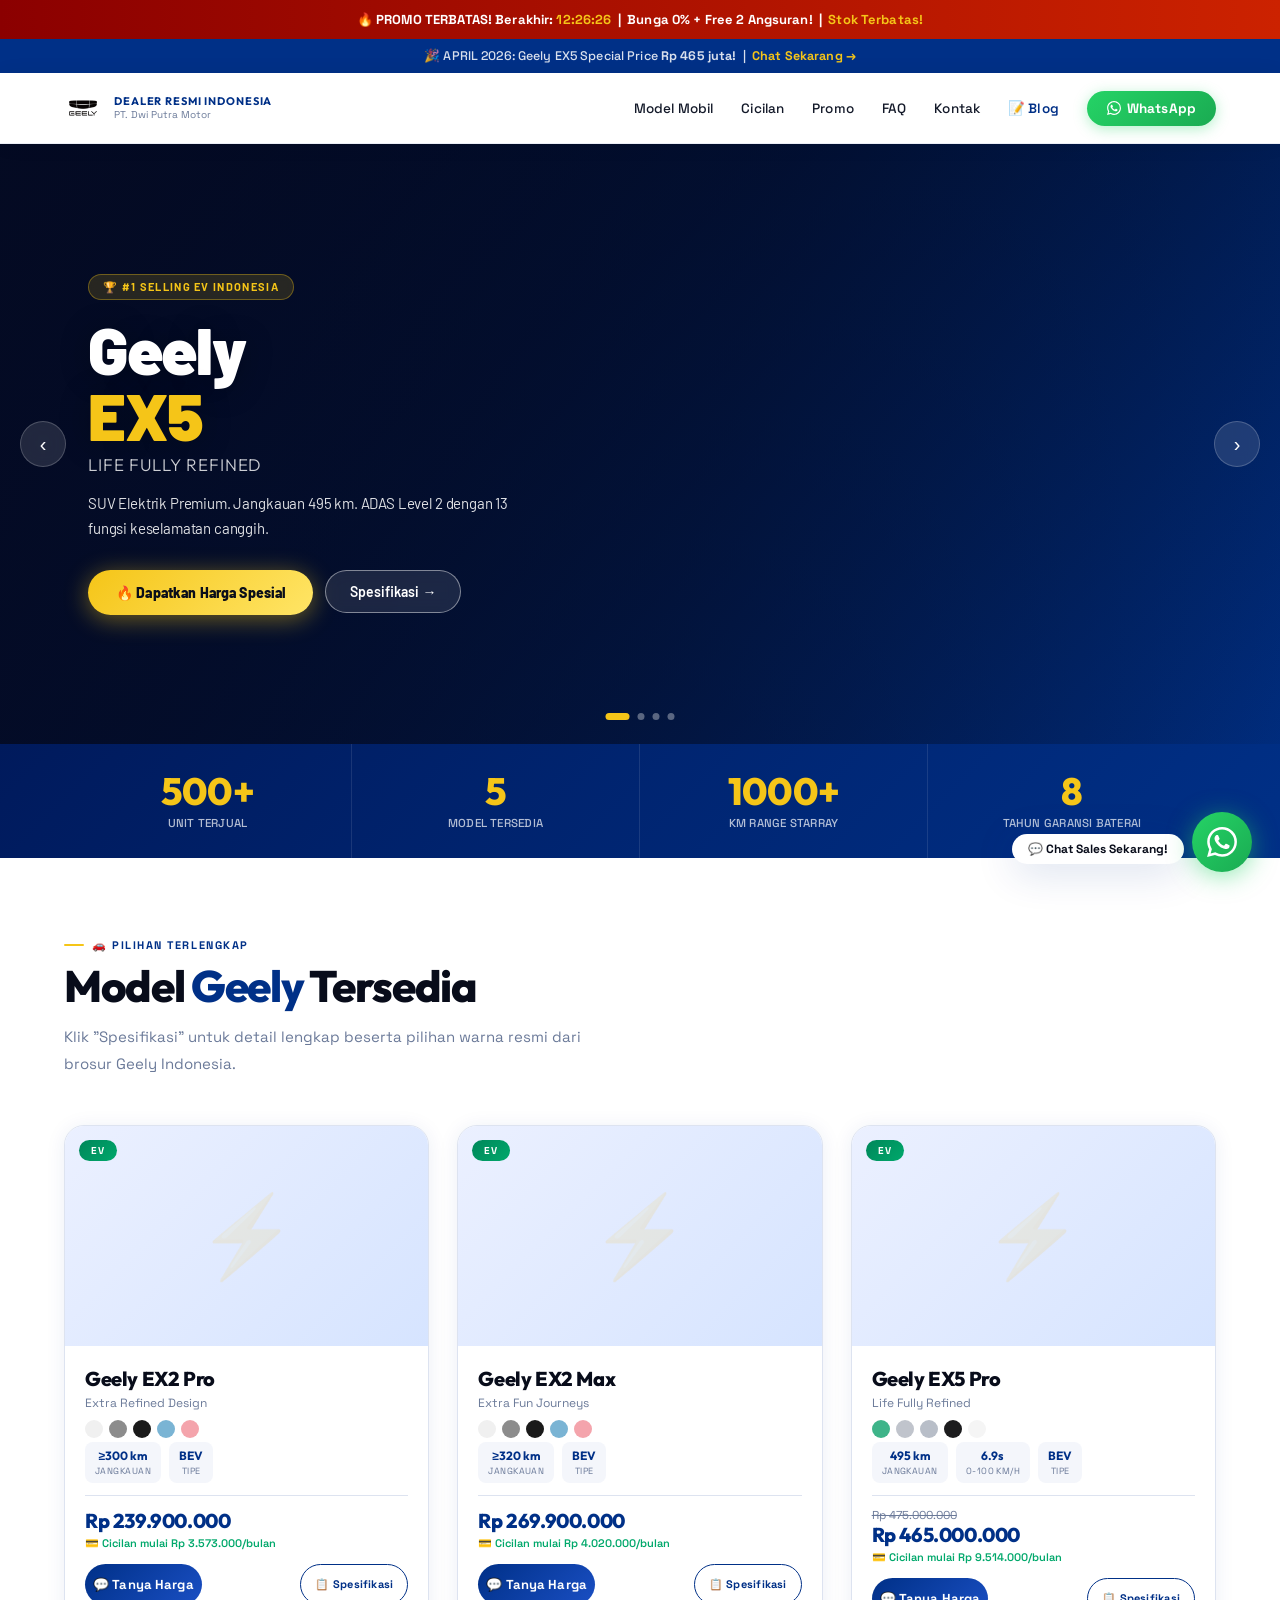
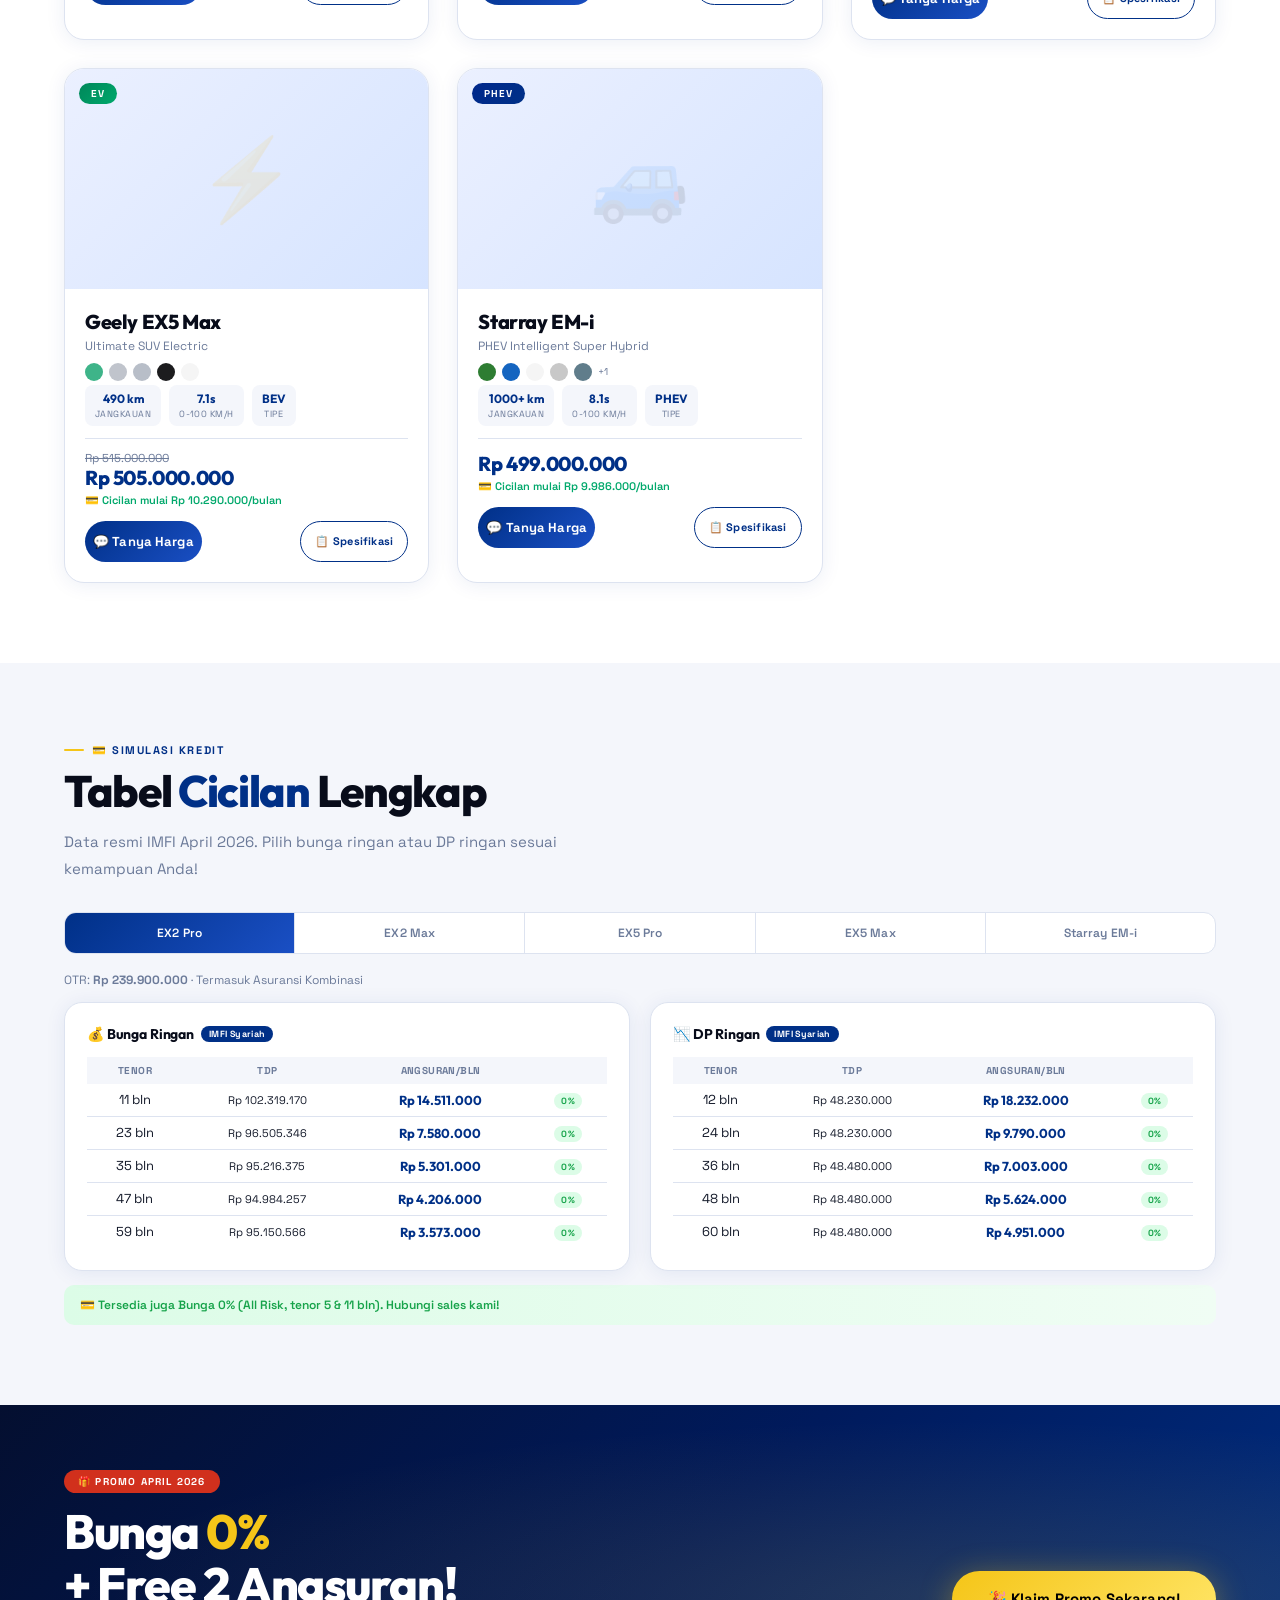
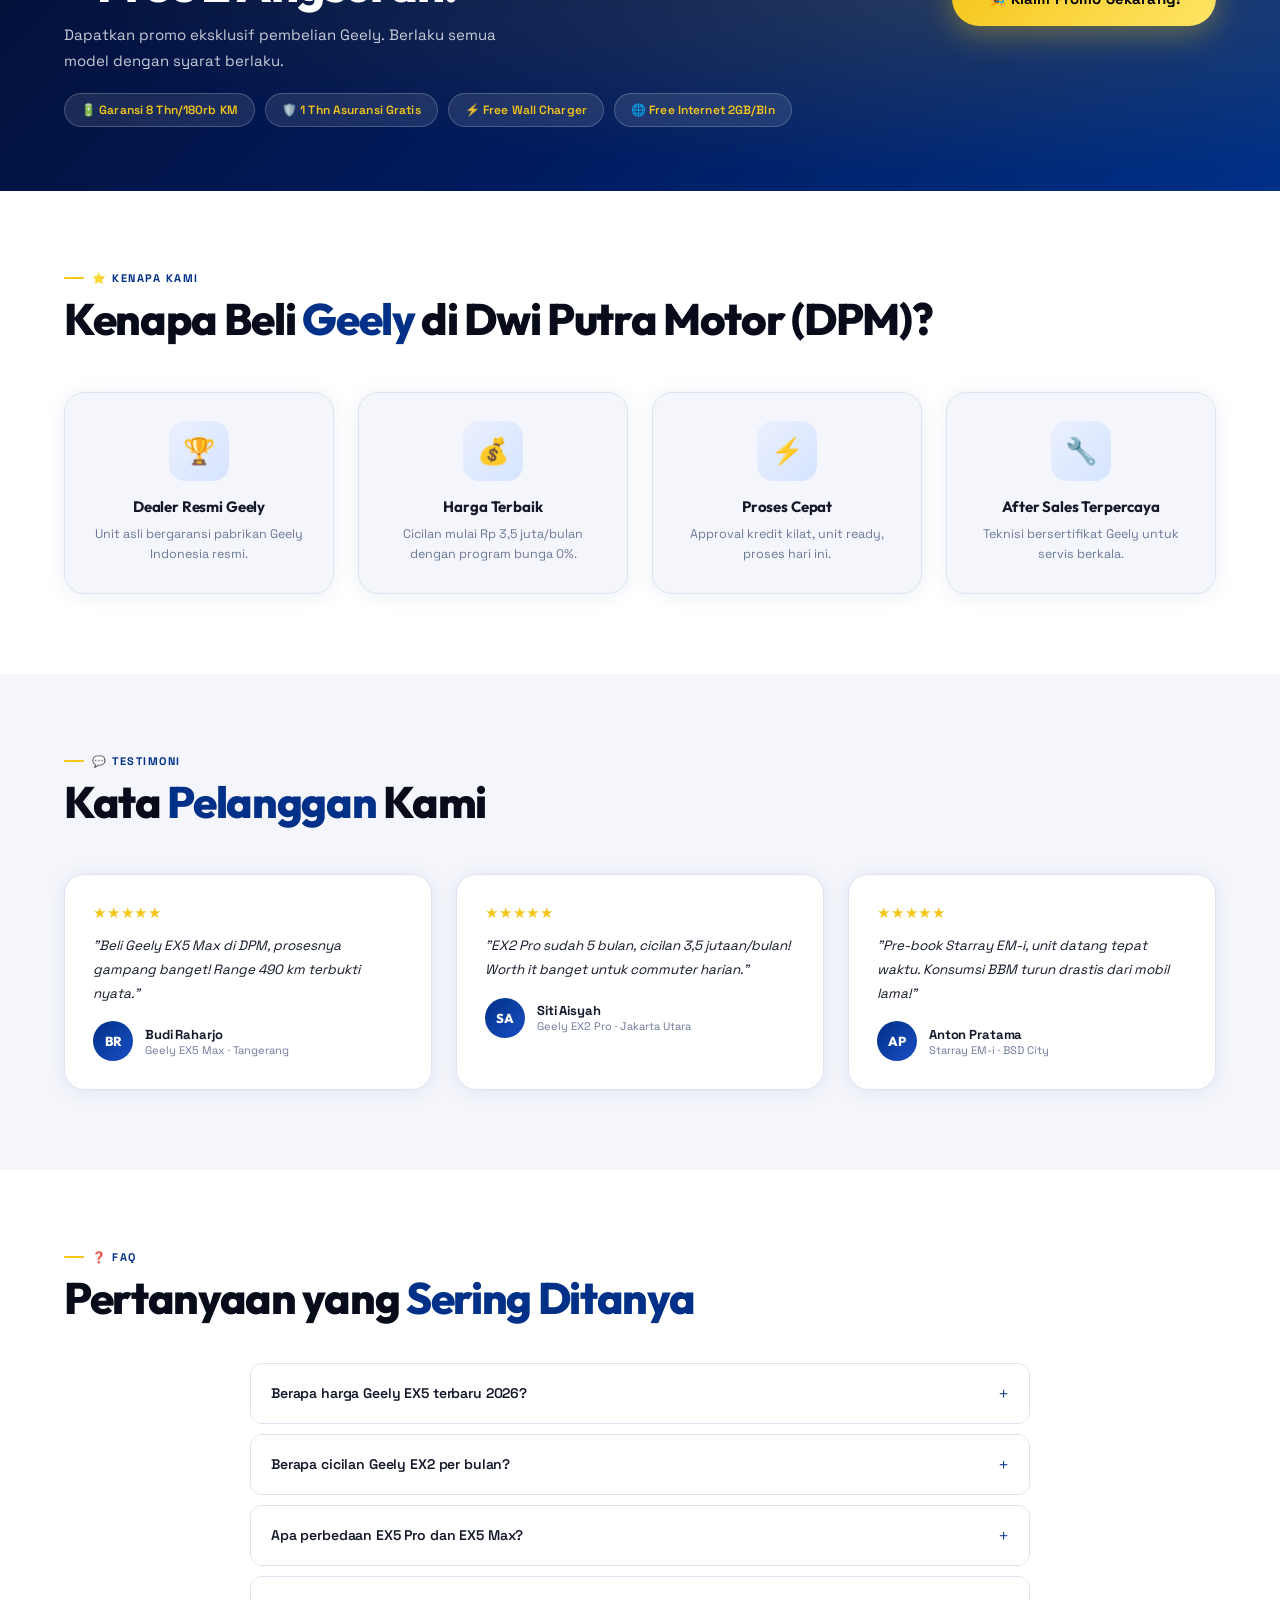
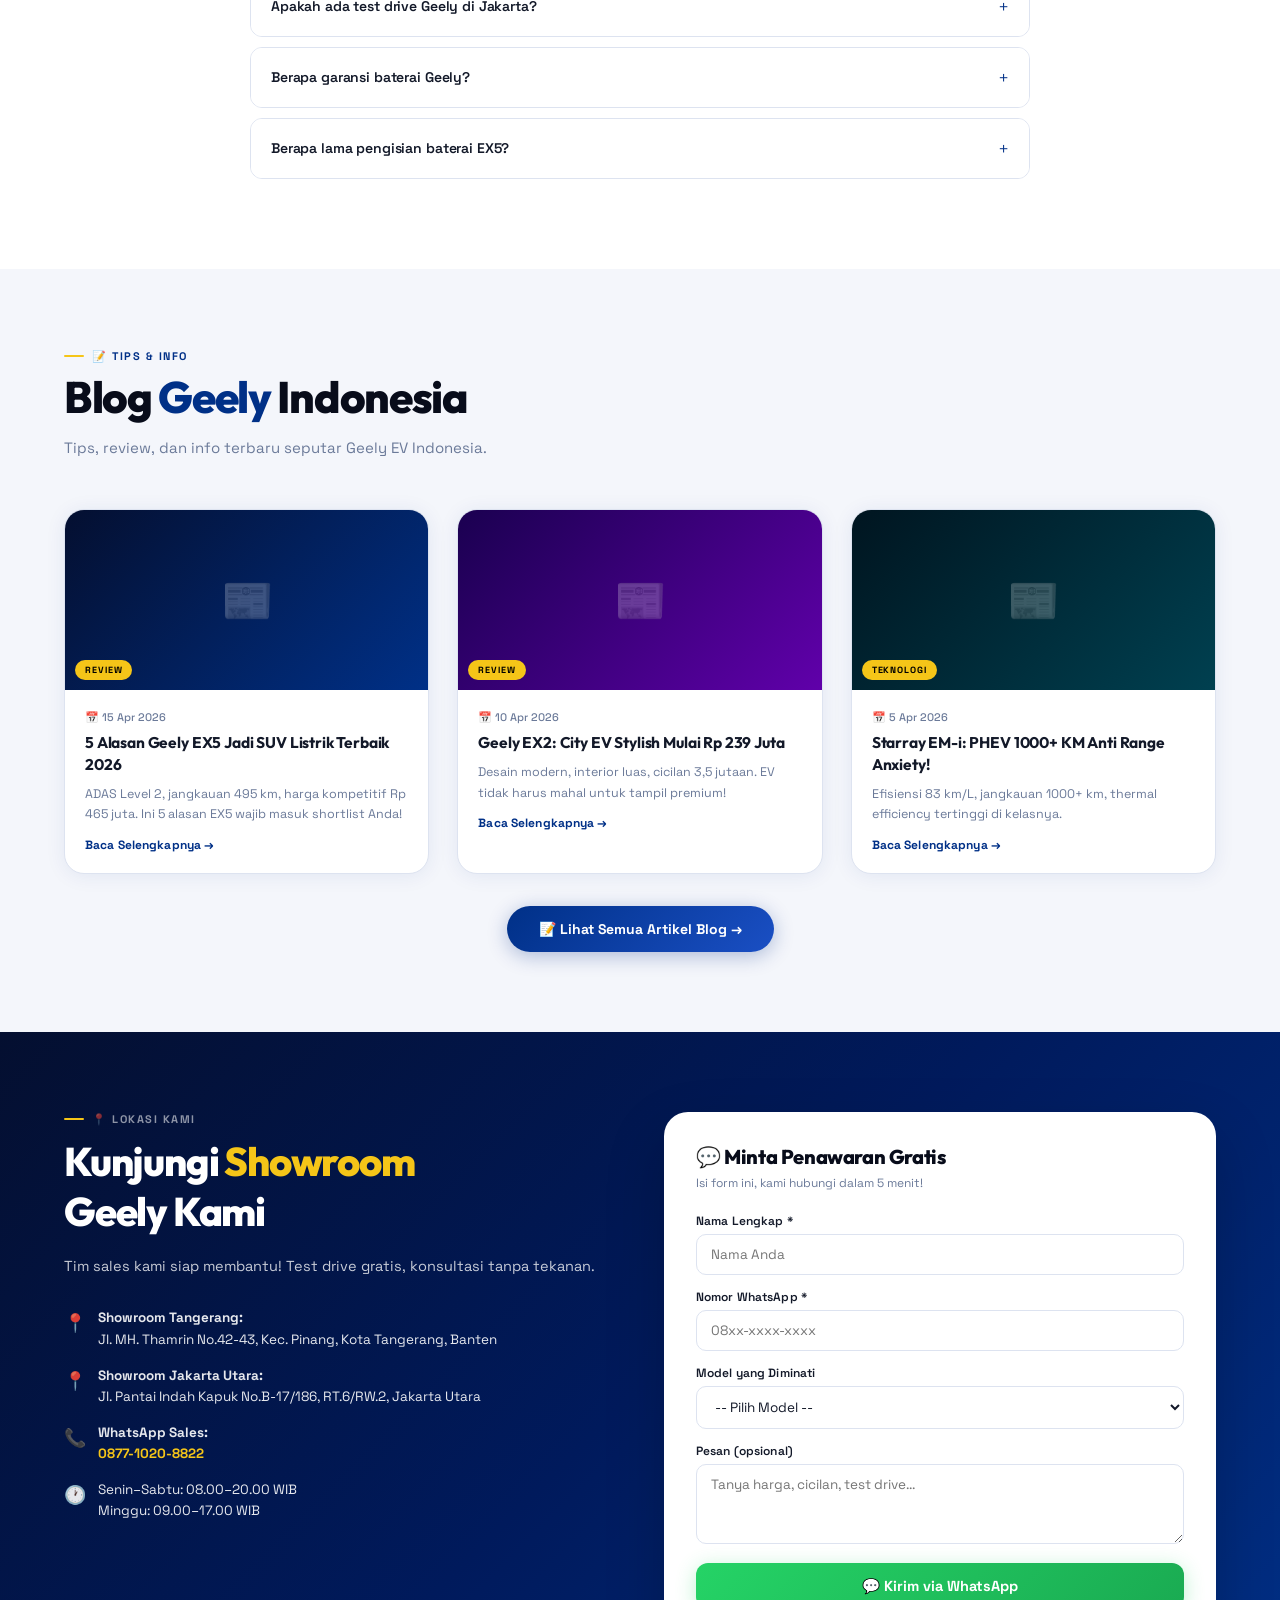
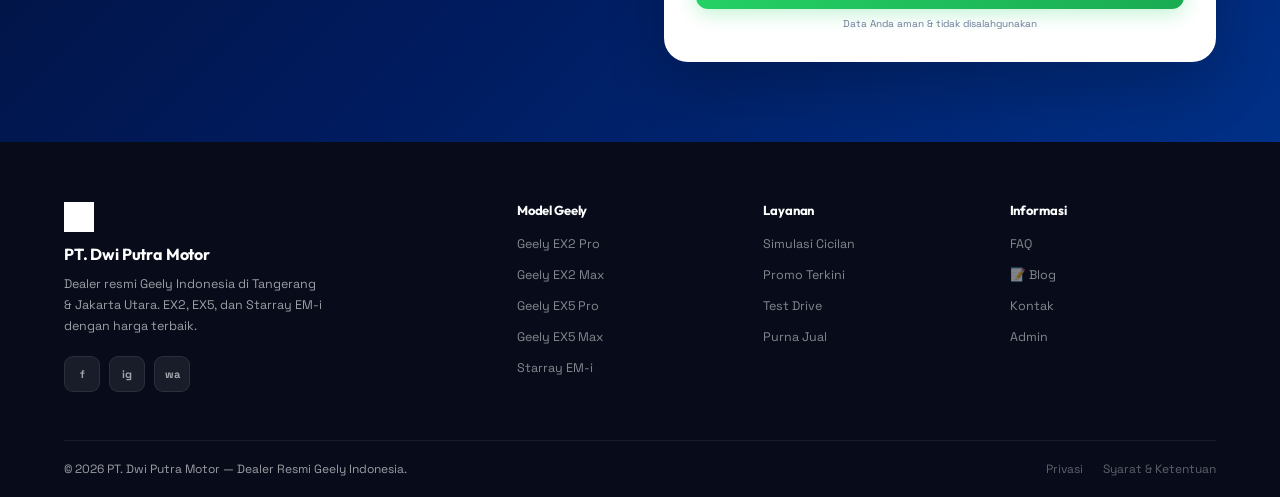
==== commit c6c252a2: "Add files via upload" ====
--- a/index.html
+++ b/index.html
@@ -736,7 +736,18 @@
   <div class="wrap">
     <div class="slbl">📝 Tips & Info</div>
     <h2 class="sttl">Blog <span>Geely</span> Indonesia</h2>
-    <div class="bg" id="blGrid"></div>
+    <p class="ssub">Tips, review, dan info terbaru seputar Geely EV Indonesia.</p>
+    <div class="bg" id="blGrid">
+      <div style="grid-column:1/-1;padding:40px;text-align:center;color:var(--mut);font-size:13px">
+        <div style="font-size:24px;margin-bottom:8px">⏳</div>
+        Memuat artikel terbaru...
+      </div>
+    </div>
+    <div style="text-align:center;margin-top:32px">
+      <a href="/blog" style="display:inline-flex;align-items:center;gap:8px;background:linear-gradient(135deg,var(--blu),var(--blu2));color:#fff;padding:14px 32px;border-radius:50px;font-weight:700;font-size:14px;box-shadow:0 4px 20px rgba(0,48,135,.3);transition:all .25s;text-decoration:none" onmouseover="this.style.transform='translateY(-2px)'" onmouseout="this.style.transform='translateY(0)'">
+        📝 Lihat Semua Artikel Blog →
+      </a>
+    </div>
   </div>
 </section>
 
@@ -945,27 +956,70 @@
 
       <!-- Settings -->
       <div class="adm-s" id="adm-settings">
-        <div class="adm-hdr"><h1>⚙️ Pengaturan</h1></div>
+        <div class="adm-hdr"><h1>⚙️ Pengaturan</h1>
+          <div id="setStatusMsg" style="font-size:13px;padding:8px 16px;border-radius:8px;display:none"></div>
+        </div>
+
+        <!-- Pengaturan Umum -->
         <div class="afc">
-          <h3 style="font-family:'Outfit',sans-serif;font-size:17px;font-weight:700;margin-bottom:20px">Pengaturan Umum</h3>
-          <div class="fg2"><label>Nomor WhatsApp</label><input type="text" id="sWa" placeholder="62877..."></div>
-          <div class="fg2"><label>Nama Dealer</label><input type="text" id="sNm"></div>
-          <div class="fg2"><label>Alamat 1</label><input type="text" id="sA1"></div>
-          <div class="fg2"><label>Alamat 2</label><input type="text" id="sA2"></div>
-          <button class="ba" onclick="saveSet()">💾 Simpan</button>
+          <h3 style="font-family:'Outfit',sans-serif;font-size:17px;font-weight:700;margin-bottom:6px">🏢 Pengaturan Dealer</h3>
+          <p style="font-size:12px;color:var(--mut);margin-bottom:18px">Semua perubahan disimpan ke Supabase — aktif di semua device</p>
+          <div class="fr">
+            <div class="fg2"><label>Nomor WhatsApp</label><input type="text" id="sWa" placeholder="6287710208822"></div>
+            <div class="fg2"><label>Nama Dealer</label><input type="text" id="sNm" placeholder="PT. Dwi Putra Motor"></div>
+          </div>
+          <div class="fg2"><label>Alamat Showroom 1</label><input type="text" id="sA1" placeholder="Jl. MH. Thamrin No.42-43, Tangerang"></div>
+          <div class="fg2"><label>Alamat Showroom 2</label><input type="text" id="sA2" placeholder="Jl. Pantai Indah Kapuk, Jakarta Utara"></div>
+          <div class="fr">
+            <div class="fg2"><label>Instagram Handle</label><input type="text" id="sIg" placeholder="@geelywins"></div>
+            <div class="fg2"><label>Jam Operasional</label><input type="text" id="sHour" placeholder="Senin-Sabtu 08.00-20.00 WIB"></div>
+          </div>
+          <div class="fg2"><label>Teks Urgency Bar 🔥</label><input type="text" id="sUrg" placeholder="PROMO TERBATAS! Bunga 0% + Free 2 Angsuran!"></div>
+          <div class="fg2"><label>Teks Topbar</label><input type="text" id="sTop" placeholder="APRIL 2026: Geely EX5 Special Price Rp 465 juta!"></div>
+          <button class="ba" onclick="saveSet()" id="saveSetBtn">💾 Simpan ke Supabase</button>
         </div>
-        <div class="afc" style="margin-top:24px">
-          <h3 style="font-family:'Outfit',sans-serif;font-size:17px;font-weight:700;margin-bottom:20px">Ubah Kredensial Login</h3>
+
+        <!-- Blog Settings -->
+        <div class="afc" style="margin-top:20px">
+          <h3 style="font-family:'Outfit',sans-serif;font-size:17px;font-weight:700;margin-bottom:6px">📝 Pengaturan Blog</h3>
+          <p style="font-size:12px;color:var(--mut);margin-bottom:18px">Konfigurasi integrasi blog artikel</p>
           <div class="fr">
-            <div class="fg2"><label>Username Baru</label><input type="text" id="nU"></div>
-            <div class="fg2"><label>Password Saat Ini</label><input type="password" id="cP"></div>
+            <div class="fg2"><label>URL Blog Admin</label><input type="text" id="sBlogUrl" placeholder="promogeelyauto.com/geely-blog-admin"></div>
+            <div class="fg2"><label>Jumlah Artikel di Homepage</label>
+              <select id="sBlogCount">
+                <option value="3">3 artikel</option>
+                <option value="6">6 artikel</option>
+                <option value="0">Sembunyikan blog</option>
+              </select>
+            </div>
+          </div>
+          <div style="background:#dcfce7;border-radius:10px;padding:12px 16px;font-size:12px;color:#16a34a;font-weight:600;margin-bottom:14px">
+            ✅ Blog sudah terhubung ke Supabase. Artikel yang dipublish di admin blog otomatis tersimpan di database yang sama.
+          </div>
+          <button class="ba" onclick="saveSet()">💾 Simpan Blog Settings</button>
+        </div>
+
+        <!-- Ubah Password -->
+        <div class="afc" style="margin-top:20px">
+          <h3 style="font-family:'Outfit',sans-serif;font-size:17px;font-weight:700;margin-bottom:6px">🔑 Keamanan & Login</h3>
+          <p style="font-size:12px;color:var(--mut);margin-bottom:18px">Username dan password disimpan ke Supabase — berlaku di semua device</p>
+          <div class="fr">
+            <div class="fg2"><label>Username Baru</label><input type="text" id="nU" placeholder="admin"></div>
+            <div class="fg2"><label>Password Saat Ini *</label><input type="password" id="cP" placeholder="Password lama"></div>
           </div>
           <div class="fr">
-            <div class="fg2"><label>Password Baru</label><input type="password" id="nP"></div>
-            <div class="fg2"><label>Konfirmasi</label><input type="password" id="nP2"></div>
+            <div class="fg2"><label>Password Baru</label><input type="password" id="nP" placeholder="Min. 6 karakter"></div>
+            <div class="fg2"><label>Konfirmasi Password Baru</label><input type="password" id="nP2" placeholder="Ulangi password baru"></div>
           </div>
           <div id="sAlrt"></div>
-          <button class="ba" onclick="saveCreds()">🔑 Update</button>
+          <button class="ba" onclick="saveCreds()">🔑 Update Login ke Supabase</button>
+        </div>
+
+        <!-- Supabase Info -->
+        <div class="afc" style="margin-top:20px;background:linear-gradient(135deg,#040F30,#001a5c);color:#fff">
+          <h3 style="font-family:'Outfit',sans-serif;font-size:15px;font-weight:700;margin-bottom:12px;color:#fff">☁️ Status Koneksi Supabase</h3>
+          <div id="sbStatus" style="font-size:13px;color:rgba(255,255,255,.7)">Mengecek koneksi...</div>
+          <button class="ba" onclick="checkSbConn()" style="margin-top:12px;background:rgba(255,255,255,.1);border-color:rgba(255,255,255,.2);color:#fff">🔄 Cek Koneksi</button>
         </div>
       </div>
     </div>
@@ -1214,6 +1268,23 @@
   if(Object.keys(cachedEdits).length > 1) {
     // Defer slightly so DOM is ready
     setTimeout(function(){ applyHTMLEdits(cachedEdits); }, 50);
+  }
+}
+
+// CHECK SUPABASE CONNECTION
+async function checkSbConn(){
+  var el=document.getElementById('sbStatus');
+  if(!el)return;
+  el.textContent='⏳ Mengecek koneksi Supabase...';
+  try{
+    var r=await fetch(SB_URL+'/rest/v1/settings?id=eq.1&select=id',{headers:SBH});
+    if(r.ok){
+      el.innerHTML='✅ <strong>Terhubung!</strong> Supabase aktif dan berfungsi normal.<br><span style="font-size:11px;opacity:.7">URL: '+SB_URL+'</span>';
+    }else{
+      el.textContent='❌ Error HTTP '+r.status;
+    }
+  }catch(e){
+    el.textContent='❌ Gagal terhubung: '+e.message;
   }
 }
 
@@ -1384,6 +1455,48 @@
 function closeSp(){document.getElementById('spBk').classList.remove('open');document.body.style.overflow='';}
 
 // BLOG
+async function renderBlogFromSB(){
+  // Load articles from blog_articles table in Supabase
+  try{
+    var r=await fetch(SB_URL+'/rest/v1/blog_articles?status=eq.published&order=created_at.desc&limit=3',{headers:SBH});
+    if(r.ok){
+      var arts=await r.json();
+      if(arts&&arts.length){
+        var g=document.getElementById('blGrid');
+        if(!g)return;
+        var cats={'review':'Review','harga':'Harga','tips':'Tips EV','berita':'Berita','cicilan':'Cicilan','teknologi':'Teknologi','dealer':'Dealer'};
+        var colors=['linear-gradient(135deg,#040F30,#003087)','linear-gradient(135deg,#1a0050,#6000aa)','linear-gradient(135deg,#001520,#004050)'];
+        g.innerHTML=arts.map(function(a,i){
+          var url='/blog/'+a.slug;
+          var imgH=a.img?'<img src="'+a.img+'" alt="'+a.title+'" style="width:100%;height:100%;object-fit:cover">':'<div style="font-size:42px;opacity:.2">&#x1F4DD;</div>';
+          var cat=cats[a.category]||a.category||'Info';
+          return '<a href="'+url+'" class="bl fu" style="display:block;text-decoration:none;color:inherit">'+
+            '<div class="bl-img" style="background:'+colors[i%colors.length]+'">'+imgH+'<div class="bl-cat">'+cat+'</div></div>'+
+            '<div class="bl-body">'+
+            '<div class="bl-dt">&#x1F4C5; '+fmtDate(a.created_at)+'</div>'+
+            '<div class="bl-ttl">'+a.title+'</div>'+
+            '<div class="bl-ex">'+(a.meta_desc||'')+'</div>'+
+            '<div class="bl-more">Baca Selengkapnya &#x2192;</div>'+
+            '</div></a>';
+        }).join('');;
+        obFu();
+        return;
+      }
+    }
+  }catch(e){
+    console.warn('Blog load from SB failed:',e);
+    // Fallback to local posts
+    renderBlog();
+  }
+}
+
+// Auto-refresh blog section every 5 minutes
+function startBlogAutoRefresh(){
+  setInterval(function(){
+    renderBlogFromSB();
+  }, 5 * 60 * 1000); // every 5 minutes
+}
+
 function renderBlog(){
   var posts=(CACHE.posts||DP).filter(function(p){return p.status==='published';});
   var g=document.getElementById('blGrid');if(!g)return;
@@ -1505,18 +1618,102 @@
 function moveCarUp(i){var cars=CACHE.carousel||DC;if(i<=0)return;var tmp=cars[i];cars[i]=cars[i-1];cars[i-1]=tmp;CACHE.carousel=cars;renderCarAdminList();}
 function moveCarDown(i){var cars=CACHE.carousel||DC;if(i>=cars.length-1)return;var tmp=cars[i];cars[i]=cars[i+1];cars[i+1]=tmp;CACHE.carousel=cars;renderCarAdminList();}
 
-function loadSet(){var s=CACHE.settings||{};document.getElementById('sWa').value=s.wa||'';document.getElementById('sNm').value=s.name||'';document.getElementById('sA1').value=s.a1||'';document.getElementById('sA2').value=s.a2||'';}
+function loadSet(){
+  var s=CACHE.settings||{};
+  var fields={
+    'sWa':s.wa||'','sNm':s.name||'',
+    'sA1':s.a1||'','sA2':s.a2||'',
+    'sIg':s.ig||'','sHour':s.hour||'',
+    'sUrg':s.urg||'','sTop':s.top||'',
+    'sBlogUrl':s.blogUrl||''
+  };
+  Object.keys(fields).forEach(function(id){
+    var el=document.getElementById(id);
+    if(el)el.value=fields[id];
+  });
+  if(s.blogCount){var bc=document.getElementById('sBlogCount');if(bc)bc.value=s.blogCount;}
+  // Also try to load auth from Supabase (id=2)
+  loadAuthFromSb();
+}
+
+async function loadAuthFromSb(){
+  try{
+    var r=await fetch(SB_URL+'/rest/v1/settings?id=eq.2',{headers:SBH});
+    var rows=await r.json();
+    if(rows&&rows[0]&&rows[0].data){
+      var sbAuth=rows[0].data;
+      var localAuth=DB.get('auth',{u:'admin',p:'admin'});
+      // Use Supabase auth if newer
+      if(sbAuth.updated_at&&(!localAuth.updated_at||new Date(sbAuth.updated_at)>new Date(localAuth.updated_at))){
+        DB.set('auth',sbAuth);
+      }
+    }
+  }catch(e){console.warn('Auth sync failed:',e);}
+}
 async function saveSet(){
-  var s={wa:document.getElementById('sWa').value.trim(),name:document.getElementById('sNm').value.trim(),a1:document.getElementById('sA1').value.trim(),a2:document.getElementById('sA2').value.trim()};
+  var btn=document.getElementById('saveSetBtn');
+  if(btn){btn.textContent='⏳ Menyimpan...';btn.disabled=true;}
+  var s={
+    wa:document.getElementById('sWa').value.trim(),
+    name:document.getElementById('sNm').value.trim(),
+    a1:document.getElementById('sA1').value.trim(),
+    a2:document.getElementById('sA2').value.trim(),
+    ig:document.getElementById('sIg')?document.getElementById('sIg').value.trim():'',
+    hour:document.getElementById('sHour')?document.getElementById('sHour').value.trim():'',
+    urg:document.getElementById('sUrg')?document.getElementById('sUrg').value.trim():'',
+    top:document.getElementById('sTop')?document.getElementById('sTop').value.trim():'',
+    blogUrl:document.getElementById('sBlogUrl')?document.getElementById('sBlogUrl').value.trim():'',
+    blogCount:document.getElementById('sBlogCount')?document.getElementById('sBlogCount').value:'3',
+    updated_at:new Date().toISOString()
+  };
   try{
     await sbUpsert('settings',{id:1,data:s,updated_at:new Date().toISOString()});
     CACHE.settings=s;
     DB.set('sb_settings',s);
+    // Apply changes immediately
+    if(s.urg){var urgEl=document.querySelector('.urg');if(urgEl)urgEl.innerHTML='🔥 '+s.urg+'&nbsp;|&nbsp;<em>Stok Terbatas!</em>';}
+    if(s.top){var topEl=document.querySelector('.topbar');if(topEl){var topTxt=topEl.querySelector('a');var link=topTxt?topTxt.outerHTML:'';topEl.innerHTML='🎉 '+s.top+'&nbsp;|&nbsp;'+link;}}
     updDash();
-    alert('✅ Pengaturan tersimpan dan langsung aktif!');
-  }catch(e){alert('Gagal simpan pengaturan: '+e.message);}
-}
-function saveCreds(){var auth=DB.get('auth',{u:'admin',p:'admin'}),nu=document.getElementById('nU').value.trim(),cp=document.getElementById('cP').value,np=document.getElementById('nP').value,cnp=document.getElementById('nP2').value,al=document.getElementById('sAlrt');if(cp!==auth.p){al.innerHTML='<div class="alrt err">Password saat ini salah.</div>';return;}if(np&&np!==cnp){al.innerHTML='<div class="alrt err">Password baru tidak cocok.</div>';return;}if(np&&np.length<4){al.innerHTML='<div class="alrt err">Minimal 4 karakter.</div>';return;}var na={u:nu||auth.u,p:np||auth.p};DB.set('auth',na);DB.set('sess',{ok:true,u:na.u,t:Date.now()});document.getElementById('admU').textContent='👤 '+na.u;al.innerHTML='<div class="alrt ok">✅ Berhasil diperbarui!</div>';['cP','nP','nP2'].forEach(function(id){document.getElementById(id).value='';});}
+    var msg=document.getElementById('setStatusMsg');
+    if(msg){msg.style.display='block';msg.style.background='#dcfce7';msg.style.color='#16a34a';msg.textContent='✅ Semua pengaturan berhasil disimpan ke Supabase!';setTimeout(function(){msg.style.display='none';},3000);}
+  }catch(e){
+    var msg=document.getElementById('setStatusMsg');
+    if(msg){msg.style.display='block';msg.style.background='#fee2e2';msg.style.color='#dc2626';msg.textContent='❌ Gagal: '+e.message;setTimeout(function(){msg.style.display='none';},4000);}
+  }finally{
+    if(btn){btn.textContent='💾 Simpan ke Supabase';btn.disabled=false;}
+  }
+}
+async function saveCreds(){
+  var auth=DB.get('auth',{u:'admin',p:'admin'});
+  var nu=document.getElementById('nU').value.trim();
+  var cp=document.getElementById('cP').value;
+  var np=document.getElementById('nP').value;
+  var cnp=document.getElementById('nP2').value;
+  var al=document.getElementById('sAlrt');
+  if(cp!==auth.p){al.innerHTML='<div class="alrt err">❌ Password saat ini salah.</div>';return;}
+  if(np&&np!==cnp){al.innerHTML='<div class="alrt err">❌ Password baru tidak cocok.</div>';return;}
+  if(np&&np.length<6){al.innerHTML='<div class="alrt err">❌ Password minimal 6 karakter.</div>';return;}
+  var na={u:nu||auth.u,p:np||auth.p,updated_at:new Date().toISOString()};
+  al.innerHTML='<div style="padding:10px 14px;background:#fef3c7;color:#d97706;border-radius:8px;font-size:12px;font-weight:600">⏳ Menyimpan ke Supabase...</div>';
+  try{
+    // Save auth to Supabase settings table (id=2 for auth)
+    await sbUpsert('settings',{id:2,data:na,updated_at:new Date().toISOString()});
+    // Also save locally
+    DB.set('auth',na);
+    DB.set('sess',{ok:true,u:na.u,t:Date.now()});
+    document.getElementById('admU').textContent='👤 '+na.u;
+    al.innerHTML='<div class="alrt ok">✅ Login credentials berhasil diupdate di Supabase! Berlaku di semua device.</div>';
+    ['cP','nP','nP2'].forEach(function(id){document.getElementById(id).value='';});
+    setTimeout(function(){al.innerHTML='';},5000);
+  }catch(e){
+    // Fallback to local only
+    DB.set('auth',na);
+    DB.set('sess',{ok:true,u:na.u,t:Date.now()});
+    document.getElementById('admU').textContent='👤 '+na.u;
+    al.innerHTML='<div class="alrt ok">✅ Disimpan lokal. (Supabase: '+e.message+')</div>';
+    ['cP','nP','nP2'].forEach(function(id){document.getElementById(id).value='';});
+  }
+}
 function aN(sec,el){
   document.querySelectorAll('.adm-s').forEach(function(s){s.classList.remove('on');});
   document.querySelectorAll('.adm-ni').forEach(function(i){i.classList.remove('on');});
@@ -2035,7 +2232,7 @@
   applyCarouselData();
   sRst();
   renderModels();
-  renderBlog();
+  renderBlogFromSB();
   renderCicilan();
   obFu();
   startTimer();
@@ -2043,7 +2240,8 @@
   setTimeout(function(){var t=document.getElementById('waTip');if(t)t.style.display='none';},5000);
   var spBk=document.getElementById('spBk');
   if(spBk)spBk.addEventListener('click',function(e){if(e.target===this)closeSp();});
-  applyCustomCSS(); // apply any saved custom CSS
+  applyCustomCSS();
+  startBlogAutoRefresh(); // refresh blog every 5 min
   window.addEventListener('hashchange',function(){if(location.hash==='#admin')showPg('login');});
 
   // STEP 2: Load from Supabase in background — only update if data changed
